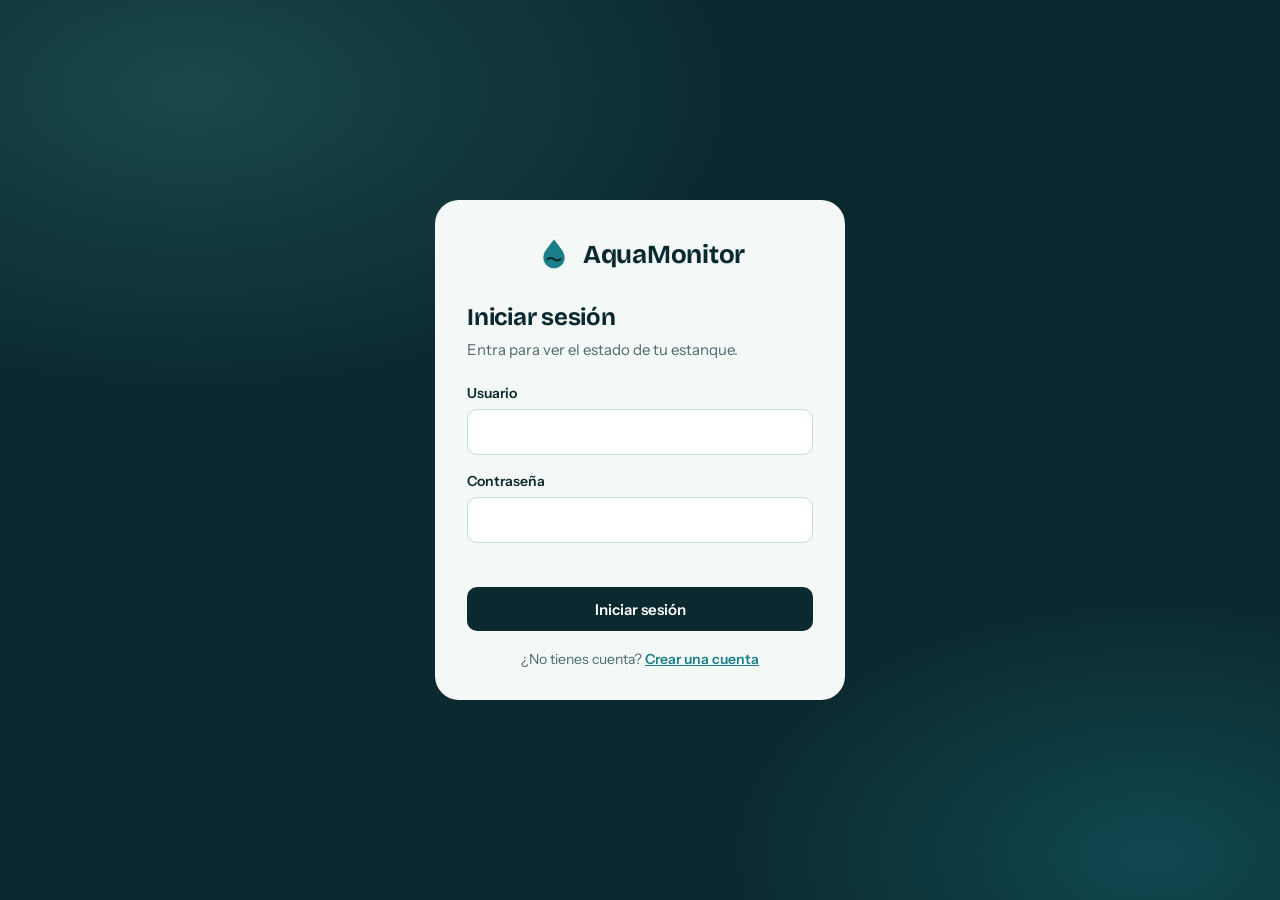
==== public/index.html @ 8c17a654 "Initial commit" ====
<!DOCTYPE html>
<html lang="es">
<head>
  <meta charset="UTF-8">
  <meta name="viewport" content="width=device-width, initial-scale=1.0, viewport-fit=cover">
  <meta name="theme-color" content="#0B2A30">
  <title>AquaMonitor</title>
  <link rel="preconnect" href="https://fonts.googleapis.com">
  <link rel="preconnect" href="https://fonts.gstatic.com" crossorigin>
  <link href="https://fonts.googleapis.com/css2?family=Bricolage+Grotesque:opsz,wght@12..96,500;12..96,700&family=Instrument+Sans:wght@400;500;600&display=swap" rel="stylesheet">
  <link rel="stylesheet" href="styles.css">
</head>
<body>

  <!-- ===================== ACCESO ===================== -->
  <div id="auth-screen" class="auth-screen">
    <div class="auth-card">
      <div class="marca marca-grande">
        <svg class="marca-icono" viewBox="0 0 32 32" aria-hidden="true">
          <path d="M16 3c4.5 6 9 10.2 9 15.2A9 9 0 0 1 7 18.2C7 13.2 11.5 9 16 3z" fill="currentColor"/>
          <path class="marca-ola" d="M10.5 19.5c1.8-1.6 3.4-1.6 5.5 0s3.7 1.6 5.5 0" fill="none" stroke-width="1.8" stroke-linecap="round"/>
        </svg>
        <span class="marca-texto">AquaMonitor</span>
      </div>

      <form id="form-login">
        <h1 class="auth-title">Iniciar sesión</h1>
        <p class="auth-subtitle">Entra para ver el estado de tu estanque.</p>

        <label class="auth-label" for="login-usuario">Usuario</label>
        <input type="text" id="login-usuario" class="auth-input" required autocomplete="username">

        <label class="auth-label" for="login-password">Contraseña</label>
        <input type="password" id="login-password" class="auth-input" required autocomplete="current-password">

        <div id="login-error" class="auth-error" role="alert"></div>
        <button type="submit" class="btn btn-primary btn-block">Iniciar sesión</button>

        <p class="auth-switch">¿No tienes cuenta? <a href="#" id="ir-a-registro">Crear una cuenta</a></p>
      </form>

      <form id="form-registro" class="hidden">
        <h1 class="auth-title">Crear cuenta</h1>
        <p class="auth-subtitle">Elige un usuario y una contraseña de al menos 4 caracteres.</p>

        <label class="auth-label" for="registro-usuario">Usuario</label>
        <input type="text" id="registro-usuario" class="auth-input" required autocomplete="username">

        <label class="auth-label" for="registro-password">Contraseña</label>
        <input type="password" id="registro-password" class="auth-input" required autocomplete="new-password">

        <label class="auth-label" for="registro-password2">Repite la contraseña</label>
        <input type="password" id="registro-password2" class="auth-input" required autocomplete="new-password">

        <div id="registro-error" class="auth-error" role="alert"></div>
        <button type="submit" class="btn btn-primary btn-block">Crear cuenta</button>

        <p class="auth-switch">¿Ya tienes cuenta? <a href="#" id="ir-a-login">Iniciar sesión</a></p>
      </form>
    </div>
  </div>

  <!-- ===================== APLICACIÓN ===================== -->
  <div id="app" class="app hidden">

    <header class="topnav">
      <div class="marca">
        <svg class="marca-icono" viewBox="0 0 32 32" aria-hidden="true">
          <path d="M16 3c4.5 6 9 10.2 9 15.2A9 9 0 0 1 7 18.2C7 13.2 11.5 9 16 3z" fill="currentColor"/>
          <path class="marca-ola" d="M10.5 19.5c1.8-1.6 3.4-1.6 5.5 0s3.7 1.6 5.5 0" fill="none" stroke-width="1.8" stroke-linecap="round"/>
        </svg>
        <span class="marca-texto">AquaMonitor</span>
      </div>

      <nav class="menu" aria-label="Secciones">
        <a href="#" class="menu-item active" data-view="dashboard">
          <svg class="ico" viewBox="0 0 24 24" aria-hidden="true"><path d="M3 12h4l2-6 4 12 2-6h6"/></svg>
          <span>Monitoreo</span>
        </a>
        <a href="#" class="menu-item" data-view="historicos">
          <svg class="ico" viewBox="0 0 24 24" aria-hidden="true"><path d="M4 19V5M4 19h16M8 15l3-4 3 2 4-6"/></svg>
          <span>Históricos</span>
        </a>
        <a href="#" class="menu-item" data-view="dispositivos">
          <svg class="ico" viewBox="0 0 24 24" aria-hidden="true"><path d="M2 9a15 15 0 0 1 20 0M5 12.5a10 10 0 0 1 14 0M8.5 16a5 5 0 0 1 7 0"/><circle cx="12" cy="19.2" r="1"/></svg>
          <span>Dispositivos</span>
        </a>
      </nav>

      <div class="user-box">
        <span class="avatar" id="user-avatar" aria-hidden="true">U</span>
        <strong id="user-nombre">Usuario</strong>
        <button id="btn-logout" class="icon-btn" type="button" aria-label="Cerrar sesión" title="Cerrar sesión">
          <svg class="ico" viewBox="0 0 24 24" aria-hidden="true"><path d="M9 4H5v16h4M16 8l4 4-4 4M20 12H9"/></svg>
        </button>
      </div>
    </header>

    <main class="main">

      <!-- ===== MONITOREO ===== -->
      <section id="view-dashboard">
        <div class="page-head">
          <div>
            <h1>Panel de monitoreo</h1>
            <p class="page-sub"><span id="dispositivo-actual-tag">Ningún dispositivo</span><span id="ultima-actualizacion" class="page-sub-hora"></span></p>
          </div>
          <div class="head-actions">
            <span id="estado-conexion" class="pill pill-off"><span class="pill-dot"></span><span id="estado-conexion-texto">Sin conexión</span></span>
            <button class="btn btn-ghost js-btn-ble" type="button">
              <svg class="ico" viewBox="0 0 24 24" aria-hidden="true"><path d="M7 7l10 10-5 4V3l5 4L7 17"/></svg>
              <span class="btn-texto">Bluetooth</span>
            </button>
          </div>
        </div>

        <div id="aviso-conexion" class="aviso hidden" role="alert"></div>

        <div id="conexion-banner" class="banner">
          <div>
            <h2>Conecta tu estanque</h2>
            <p>Enciende el ESP32 y elige cómo conectarlo. En cuanto se conecte verás aquí todas las lecturas.</p>
          </div>
          <div class="banner-acciones">
            <button id="btn-banner-wifi" class="btn btn-primary" type="button">Conectar por WiFi</button>
            <button id="btn-banner-ble" class="btn btn-ghost js-btn-ble" type="button"><span class="btn-texto">Conectar por Bluetooth</span></button>
          </div>
        </div>

        <div class="monitor">

          <!-- Nivel de agua -->
          <article class="tanque">
            <header class="tanque-head">
              <h2>Nivel de agua</h2>
              <span id="tag-nivelAgua" class="estado estado-off">Sin datos</span>
            </header>
            <div id="val-nivelAgua" class="tanque-valor">--</div>
            <p id="desc-nivelAgua" class="tanque-desc">Esperando conexión.</p>

            <div class="tanque-visor">
              <div class="tanque-escala" aria-hidden="true">
                <span style="bottom: 85%">85</span>
                <span style="bottom: 45%">45</span>
              </div>
              <div class="tanque-vidrio">
                <div id="agua-nivelAgua" class="agua vacio" style="--nivel: 0%"></div>
                <i class="tanque-linea" style="bottom: 85%"></i>
                <i class="tanque-linea" style="bottom: 45%"></i>
              </div>
            </div>
          </article>

          <!-- Temperatura, turbidez y pH -->
          <div class="instrumentos">

            <section class="instrumento">
              <header class="instrumento-head">
                <h2>
                  <svg class="ico" viewBox="0 0 24 24" aria-hidden="true"><path d="M14 14.8V5a2 2 0 0 0-4 0v9.8a4 4 0 1 0 4 0z"/></svg>
                  Temperatura
                </h2>
                <span id="tag-temperatura" class="estado estado-off">Sin datos</span>
              </header>
              <div id="val-temperatura" class="valor">--</div>
              <div class="escala escala-temp">
                <span id="ptr-temperatura" class="marcador" style="visibility: hidden"></span>
              </div>
              <div class="escala-rotulos" aria-hidden="true">
                <span style="left: 40%">16</span><span style="left: 65%">26</span>
              </div>
              <p id="desc-temperatura" class="instrumento-desc">Esperando conexión.</p>
            </section>

            <section class="instrumento">
              <header class="instrumento-head">
                <h2>
                  <svg class="ico" viewBox="0 0 24 24" aria-hidden="true"><path d="M2 12s4-7 10-7 10 7 10 7-4 7-10 7-10-7-10-7z"/><circle cx="12" cy="12" r="3"/></svg>
                  Turbidez
                </h2>
                <span id="tag-turbidez" class="estado estado-off">Sin datos</span>
              </header>
              <div id="val-turbidez" class="valor">--</div>
              <div class="escala escala-turb">
                <span id="ptr-turbidez" class="marcador" style="visibility: hidden"></span>
              </div>
              <div class="escala-rotulos" aria-hidden="true">
                <span style="left: 30%">30</span>
              </div>
              <p id="desc-turbidez" class="instrumento-desc">Esperando conexión.</p>
            </section>

            <section class="instrumento">
              <header class="instrumento-head">
                <h2>
                  <svg class="ico" viewBox="0 0 24 24" aria-hidden="true"><path d="M9 3h6M10 3v6l-5 9a2 2 0 0 0 2 3h10a2 2 0 0 0 2-3l-5-9V3"/></svg>
                  pH
                </h2>
                <span id="tag-ph" class="estado estado-off">Sin datos</span>
              </header>
              <div id="val-ph" class="valor">--</div>
              <div class="escala escala-ph">
                <span id="ptr-ph" class="marcador" style="visibility: hidden"></span>
              </div>
              <div class="escala-rotulos" aria-hidden="true">
                <span style="left: 46.4%">6.5</span><span style="left: 57.1%">8</span>
              </div>
              <p id="desc-ph" class="instrumento-desc">Esperando conexión.</p>
            </section>

          </div>
        </div>
      </section>

      <!-- ===== HISTÓRICOS ===== -->
      <section id="view-historicos" class="hidden">
        <div class="page-head">
          <div>
            <h1 id="titulo-historicos">Registros históricos</h1>
            <p class="page-sub">Últimas lecturas recibidas por WiFi del dispositivo que ves en el panel.</p>
          </div>
        </div>

        <div class="tabs" role="group" aria-label="Filtrar por sensor">
          <button class="tab active" type="button" data-sensor="Todos">Todos</button>
          <button class="tab" type="button" data-sensor="Temperatura">Temperatura</button>
          <button class="tab" type="button" data-sensor="Nivel de Agua">Nivel de agua</button>
          <button class="tab" type="button" data-sensor="Turbidez">Turbidez</button>
          <button class="tab" type="button" data-sensor="pH">pH</button>
        </div>

        <div class="tabla-wrap">
          <table class="tabla">
            <thead>
              <tr><th>Fecha</th><th>Sensor</th><th>Valor</th><th>Estado</th></tr>
            </thead>
            <tbody id="tabla-historicos-body"></tbody>
          </table>
        </div>
      </section>

      <!-- ===== DISPOSITIVOS ===== -->
      <section id="view-dispositivos" class="hidden">
        <div class="page-head">
          <div>
            <h1>Dispositivos</h1>
            <p class="page-sub">Estaciones conectadas por WiFi. Toca una para verla en el panel.</p>
          </div>
          <div class="head-actions">
            <button id="btn-escanear-dispositivo" class="btn btn-primary" type="button">Vincular por WiFi</button>
            <button class="btn btn-ghost js-btn-ble" type="button">
              <svg class="ico" viewBox="0 0 24 24" aria-hidden="true"><path d="M7 7l10 10-5 4V3l5 4L7 17"/></svg>
              <span class="btn-texto">Bluetooth</span>
            </button>
          </div>
        </div>

        <div id="dispositivos-grid" class="dispositivos-grid"></div>
      </section>

    </main>
  </div>

  <!-- ===================== VENTANA: BUSCAR DISPOSITIVOS WIFI ===================== -->
  <div id="modal-scanner" class="modal hidden" role="dialog" aria-modal="true" aria-labelledby="scanner-titulo">
    <div class="modal-content">
      <div class="modal-header">
        <h2 id="scanner-titulo">Dispositivos en tu red WiFi</h2>
        <button id="btn-cerrar-modal" class="icon-btn" type="button" aria-label="Cerrar">
          <svg class="ico" viewBox="0 0 24 24" aria-hidden="true"><path d="M6 6l12 12M18 6L6 18"/></svg>
        </button>
      </div>
      <div class="scanner-loader" aria-hidden="true"></div>
      <div id="lista-dispositivos-encontrados"></div>
    </div>
  </div>

  <!-- ===================== VENTANA: INFORMACIÓN ===================== -->
  <div id="modal-info" class="modal hidden" role="dialog" aria-modal="true" aria-labelledby="info-titulo">
    <div class="modal-content">
      <div class="modal-header">
        <h2 id="info-titulo">Información</h2>
        <button id="btn-cerrar-info" class="icon-btn" type="button" aria-label="Cerrar">
          <svg class="ico" viewBox="0 0 24 24" aria-hidden="true"><path d="M6 6l12 12M18 6L6 18"/></svg>
        </button>
      </div>
      <div id="info-cuerpo" class="info-cuerpo"></div>
    </div>
  </div>

  <script src="script.js"></script>
</body>
</html>
---- public/styles.css ----
/* =====================================================
   AQUAMONITOR — diseño "estanque"
   Paleta: verde estanque (tinta), laguna y agua (acentos fríos),
   niebla (fondos) y naranja koi (valores fuera de rango).
===================================================== */

:root {
  --pond-900: #0B2A30;
  --pond-800: #103A42;
  --pond-700: #17505A;
  --lagoon: #1B7F8A;
  --water: #58CFC6;

  --mist-100: #F4F8F7;
  --mist-200: #E6EEEC;
  --mist-300: #CBD9D6;

  --ink: #0B2A30;
  --ink-soft: #4B6A6E;

  --reed: #1F8F63;
  --reed-soft: #CDEBDD;
  --reed-bg: #D8F0E4;
  --reed-ink: #14684A;

  --koi: #D9482B;
  --koi-soft: #F6D2C7;
  --koi-bg: #FADFD6;
  --koi-ink: #A5301A;

  --ble: #2B6FC4;
  --ble-bg: #D9E8F9;
  --ble-ink: #1F4E85;

  --warn-bg: #FCEBC9;
  --warn-ink: #7A4B00;
  --warn: #E09A1A;

  --gray-bg: #DFE8E6;
  --gray-ink: #435A5E;

  --font-display: "Bricolage Grotesque", "Segoe UI Variable Display", "Segoe UI", system-ui, sans-serif;
  --font-body: "Instrument Sans", "Segoe UI Variable Text", "Segoe UI", system-ui, -apple-system, sans-serif;
}

* {
  margin: 0;
  padding: 0;
  box-sizing: border-box;
}

html {
  -webkit-text-size-adjust: 100%;
}

body {
  background: var(--mist-200);
  color: var(--ink);
  font-family: var(--font-body);
  font-size: 16px;
  line-height: 1.45;
  min-height: 100vh;
  font-variant-numeric: tabular-nums;
}

.hidden {
  display: none !important;
}

:focus-visible {
  outline: 3px solid var(--lagoon);
  outline-offset: 2px;
}

.topnav :focus-visible,
.tanque :focus-visible,
.auth-screen :focus-visible {
  outline-color: var(--water);
}

.ico {
  width: 20px;
  height: 20px;
  flex-shrink: 0;
  fill: none;
  stroke: currentColor;
  stroke-width: 1.8;
  stroke-linecap: round;
  stroke-linejoin: round;
}

/* =====================================================
   MARCA
===================================================== */
.marca {
  display: inline-flex;
  align-items: center;
  gap: 10px;
  color: var(--water);
}

.marca-icono {
  width: 30px;
  height: 30px;
}

.marca-ola {
  stroke: var(--pond-900);
}

.marca-texto {
  font-family: var(--font-display);
  font-size: 21px;
  font-weight: 700;
  letter-spacing: -0.01em;
  color: #fff;
}

/* =====================================================
   BOTONES, ETIQUETAS DE ESTADO Y AVISOS
===================================================== */
.btn {
  display: inline-flex;
  align-items: center;
  justify-content: center;
  gap: 8px;
  height: 44px;
  padding: 0 18px;
  border: 1.5px solid transparent;
  border-radius: 10px;
  font-family: var(--font-body);
  font-size: 15px;
  font-weight: 600;
  cursor: pointer;
  transition: background-color 0.15s ease, border-color 0.15s ease, color 0.15s ease;
}

.btn:disabled {
  opacity: 0.55;
  cursor: progress;
}

.btn-primary {
  background: var(--pond-900);
  color: #fff;
}

.btn-primary:hover:not(:disabled) {
  background: var(--pond-700);
}

.btn-ghost {
  background: transparent;
  border-color: var(--mist-300);
  color: var(--ink);
}

.btn-ghost:hover:not(:disabled) {
  background: var(--mist-100);
  border-color: var(--lagoon);
}

.btn-ghost.activo {
  background: var(--ble-bg);
  border-color: var(--ble);
  color: var(--ble-ink);
}

.btn-danger {
  background: transparent;
  border-color: var(--koi-soft);
  color: var(--koi-ink);
}

.btn-danger:hover {
  background: var(--koi-bg);
  border-color: var(--koi);
}

.btn-small {
  height: 36px;
  padding: 0 14px;
  font-size: 14px;
}

.btn-block {
  width: 100%;
}

.icon-btn {
  display: inline-flex;
  align-items: center;
  justify-content: center;
  width: 40px;
  height: 40px;
  border: none;
  border-radius: 10px;
  background: transparent;
  color: inherit;
  cursor: pointer;
  transition: background-color 0.15s ease;
}

.icon-btn:hover {
  background: rgba(127, 160, 164, 0.2);
}

.pill {
  display: inline-flex;
  align-items: center;
  gap: 9px;
  padding: 9px 16px;
  border-radius: 999px;
  font-size: 14px;
  font-weight: 600;
}

.pill-dot {
  width: 9px;
  height: 9px;
  border-radius: 50%;
  background: currentColor;
}

.pill-ok { background: var(--reed-bg); color: var(--reed-ink); }
.pill-ok .pill-dot { background: var(--reed); }
.pill-ble { background: var(--ble-bg); color: var(--ble-ink); }
.pill-ble .pill-dot { background: var(--ble); }
.pill-warn { background: var(--warn-bg); color: var(--warn-ink); }
.pill-warn .pill-dot { background: var(--warn); }
.pill-off { background: var(--gray-bg); color: var(--gray-ink); }
.pill-off .pill-dot { background: #8CA3A6; }

.estado {
  display: inline-block;
  padding: 5px 12px;
  border-radius: 999px;
  font-size: 13px;
  font-weight: 600;
  white-space: nowrap;
  transition: background-color 0.3s ease, color 0.3s ease;
}

.estado-ok { background: var(--reed-bg); color: var(--reed-ink); }
.estado-alerta { background: var(--koi-bg); color: var(--koi-ink); }
.estado-off { background: var(--gray-bg); color: var(--gray-ink); }

.aviso {
  margin-bottom: 18px;
  padding: 12px 16px;
  border-radius: 10px;
  border: 1.5px solid var(--koi-soft);
  background: var(--koi-bg);
  color: var(--koi-ink);
  font-size: 15px;
  font-weight: 500;
}

/* =====================================================
   ACCESO
===================================================== */
.auth-screen {
  min-height: 100vh;
  display: flex;
  align-items: center;
  justify-content: center;
  padding: 24px;
  background:
    radial-gradient(900px 500px at 15% 10%, rgba(88, 207, 198, 0.18), transparent 60%),
    radial-gradient(700px 420px at 90% 95%, rgba(27, 127, 138, 0.35), transparent 60%),
    var(--pond-900);
}

.auth-card {
  width: 100%;
  max-width: 410px;
  padding: 36px 32px 30px;
  border-radius: 24px;
  background: var(--mist-100);
}

.marca-grande {
  display: flex;
  justify-content: center;
  margin-bottom: 26px;
  color: var(--lagoon);
}

.marca-grande .marca-icono {
  width: 38px;
  height: 38px;
}

.marca-grande .marca-texto {
  font-size: 26px;
  color: var(--ink);
}

.auth-title {
  font-family: var(--font-display);
  font-size: 24px;
  font-weight: 700;
  letter-spacing: -0.01em;
  margin-bottom: 4px;
}

.auth-subtitle {
  color: var(--ink-soft);
  font-size: 15px;
  margin-bottom: 22px;
}

.auth-label {
  display: block;
  margin-bottom: 6px;
  font-size: 14px;
  font-weight: 600;
}

.auth-input {
  width: 100%;
  height: 46px;
  padding: 0 14px;
  margin-bottom: 16px;
  border: 1.5px solid var(--mist-300);
  border-radius: 10px;
  background: #fff;
  color: var(--ink);
  font-family: var(--font-body);
  font-size: 16px;
}

.auth-input:focus {
  outline: none;
  border-color: var(--lagoon);
  box-shadow: 0 0 0 3px rgba(27, 127, 138, 0.2);
}

.auth-error {
  min-height: 20px;
  margin-bottom: 8px;
  color: var(--koi-ink);
  font-size: 14px;
  font-weight: 500;
}

.auth-switch {
  margin-top: 18px;
  text-align: center;
  color: var(--ink-soft);
  font-size: 14px;
}

.auth-switch a {
  color: var(--lagoon);
  font-weight: 600;
}

/* =====================================================
   BARRA SUPERIOR Y MENÚ
===================================================== */
.topnav {
  position: sticky;
  top: 0;
  z-index: 50;
  display: flex;
  align-items: center;
  gap: 28px;
  height: 68px;
  padding: 0 28px;
  background: var(--pond-900);
  color: #fff;
}

.menu {
  display: flex;
  align-items: center;
  gap: 6px;
}

.menu-item {
  display: inline-flex;
  align-items: center;
  gap: 9px;
  padding: 10px 15px;
  border-radius: 10px;
  color: rgba(255, 255, 255, 0.72);
  font-size: 15px;
  font-weight: 500;
  text-decoration: none;
  transition: background-color 0.15s ease, color 0.15s ease;
}

.menu-item:hover {
  background: rgba(255, 255, 255, 0.09);
  color: #fff;
}

.menu-item.active {
  background: rgba(88, 207, 198, 0.17);
  color: var(--water);
}

.user-box {
  display: flex;
  align-items: center;
  gap: 10px;
  margin-left: auto;
}

.user-box strong {
  max-width: 160px;
  overflow: hidden;
  text-overflow: ellipsis;
  white-space: nowrap;
  font-size: 15px;
  font-weight: 600;
}

.avatar {
  display: inline-flex;
  align-items: center;
  justify-content: center;
  width: 36px;
  height: 36px;
  border-radius: 50%;
  background: var(--water);
  color: var(--pond-900);
  font-family: var(--font-display);
  font-size: 16px;
  font-weight: 700;
}

/* =====================================================
   CONTENIDO
===================================================== */
.main {
  max-width: 1180px;
  margin: 0 auto;
  padding: 32px 28px 56px;
}

.page-head {
  display: flex;
  flex-wrap: wrap;
  align-items: flex-end;
  justify-content: space-between;
  gap: 16px;
  margin-bottom: 24px;
}

.page-head h1 {
  font-family: var(--font-display);
  font-size: 32px;
  font-weight: 700;
  letter-spacing: -0.015em;
  line-height: 1.1;
}

.page-sub {
  margin-top: 6px;
  color: var(--ink-soft);
  font-size: 15px;
}

.page-sub-hora {
  margin-left: 12px;
  color: var(--ink-soft);
  opacity: 0.8;
}

.head-actions {
  display: flex;
  flex-wrap: wrap;
  align-items: center;
  gap: 10px;
}

.banner {
  display: flex;
  flex-wrap: wrap;
  align-items: center;
  justify-content: space-between;
  gap: 18px;
  margin-bottom: 24px;
  padding: 22px 26px;
  border-radius: 14px;
  border-left: 5px solid var(--lagoon);
  background: var(--mist-100);
}

.banner h2 {
  font-family: var(--font-display);
  font-size: 20px;
  margin-bottom: 4px;
}

.banner p {
  max-width: 520px;
  color: var(--ink-soft);
  font-size: 15px;
}

.banner-acciones {
  display: flex;
  flex-wrap: wrap;
  gap: 10px;
}

/* =====================================================
   MONITOREO: TANQUE + INSTRUMENTOS
===================================================== */
.monitor {
  display: grid;
  grid-template-columns: minmax(300px, 380px) 1fr;
  gap: 24px;
  align-items: stretch;
}

.tanque {
  display: flex;
  flex-direction: column;
  min-height: 520px;
  padding: 26px 26px 26px;
  border-radius: 28px;
  background: linear-gradient(170deg, var(--pond-800) 0%, var(--pond-900) 70%);
  color: #fff;
}

.tanque-head {
  display: flex;
  align-items: center;
  justify-content: space-between;
  gap: 12px;
}

.tanque-head h2 {
  font-size: 16px;
  font-weight: 600;
  color: rgba(255, 255, 255, 0.82);
}

.tanque .estado-ok { background: rgba(88, 207, 198, 0.2); color: #A5EFE7; }
.tanque .estado-alerta { background: rgba(255, 140, 110, 0.22); color: #FFB9A6; }
.tanque .estado-off { background: rgba(255, 255, 255, 0.12); color: #BCD0D2; }

.tanque-valor {
  margin-top: 14px;
  font-family: var(--font-display);
  font-size: 78px;
  font-weight: 700;
  line-height: 1;
  letter-spacing: -0.03em;
}

.tanque-valor small {
  margin-left: 4px;
  font-size: 30px;
  font-weight: 500;
  color: rgba(255, 255, 255, 0.65);
  letter-spacing: 0;
}

.tanque-desc {
  margin-top: 8px;
  min-height: 22px;
  color: rgba(255, 255, 255, 0.72);
  font-size: 15px;
}

.tanque-visor {
  flex: 1;
  display: grid;
  grid-template-columns: 30px 1fr;
  gap: 6px;
  min-height: 240px;
  margin-top: 22px;
}

.tanque-escala {
  position: relative;
}

.tanque-escala span {
  position: absolute;
  right: 4px;
  transform: translateY(50%);
  color: rgba(255, 255, 255, 0.62);
  font-size: 12px;
}

.tanque-vidrio {
  position: relative;
  overflow: hidden;
  border-radius: 18px;
  background: rgba(255, 255, 255, 0.05);
  box-shadow: inset 0 0 0 2px rgba(255, 255, 255, 0.2);
}

.agua {
  position: absolute;
  left: 0;
  right: 0;
  bottom: 0;
  height: var(--nivel, 0%);
  background: linear-gradient(180deg, #58CFC6 0%, #1B7F8A 100%);
  transition: height 0.9s cubic-bezier(0.3, 0.7, 0.2, 1);
}

.agua::before {
  content: "";
  position: absolute;
  left: 0;
  right: 0;
  top: -11px;
  height: 12px;
  background: url("data:image/svg+xml,%3Csvg xmlns='http://www.w3.org/2000/svg' viewBox='0 0 60 12'%3E%3Cpath d='M0 6Q15 0 30 6T60 6V12H0Z' fill='%2358CFC6'/%3E%3C/svg%3E") repeat-x;
  background-size: 60px 12px;
  animation: ola 6s linear infinite;
}

.agua.vacio::before {
  display: none;
}

.tanque-linea {
  position: absolute;
  left: 0;
  right: 0;
  height: 0;
  border-top: 1px dashed rgba(255, 255, 255, 0.45);
  pointer-events: none;
}

@keyframes ola {
  to { background-position-x: -60px; }
}

.instrumentos {
  display: flex;
  flex-direction: column;
  border: 1px solid var(--mist-300);
  border-radius: 18px;
  background: var(--mist-100);
}

.instrumento {
  flex: 1;
  padding: 24px 28px 22px;
}

.instrumento + .instrumento {
  border-top: 1px solid var(--mist-300);
}

.instrumento-head {
  display: flex;
  align-items: center;
  justify-content: space-between;
  gap: 12px;
}

.instrumento-head h2 {
  display: inline-flex;
  align-items: center;
  gap: 9px;
  color: var(--ink-soft);
  font-size: 16px;
  font-weight: 600;
}

.valor {
  margin-top: 6px;
  font-family: var(--font-display);
  font-size: 46px;
  font-weight: 700;
  line-height: 1.1;
  letter-spacing: -0.02em;
}

.valor small {
  margin-left: 4px;
  font-size: 18px;
  font-weight: 500;
  color: var(--ink-soft);
  letter-spacing: 0;
}

.escala {
  position: relative;
  height: 10px;
  margin-top: 18px;
  border-radius: 999px;
}

.escala-temp {
  background: linear-gradient(90deg, var(--koi-soft) 0 40%, var(--reed-soft) 40% 65%, var(--koi-soft) 65% 100%);
}

.escala-turb {
  background: linear-gradient(90deg, var(--reed-soft) 0 30%, var(--koi-soft) 30% 100%);
}

.escala-ph {
  background: linear-gradient(90deg, var(--koi-soft) 0 46.4%, var(--reed-soft) 46.4% 57.1%, var(--koi-soft) 57.1% 100%);
}

.marcador {
  position: absolute;
  top: -5px;
  left: var(--pos, 50%);
  width: 7px;
  height: 20px;
  border-radius: 4px;
  background: var(--ink);
  box-shadow: 0 0 0 2px var(--mist-100);
  transform: translateX(-50%);
  transition: left 0.5s ease;
}

.escala-rotulos {
  position: relative;
  height: 20px;
  margin-top: 7px;
}

.escala-rotulos span {
  position: absolute;
  transform: translateX(-50%);
  color: var(--ink-soft);
  font-size: 12px;
}

.escala-rotulos span::before {
  content: "";
  position: absolute;
  left: 50%;
  top: -5px;
  width: 1px;
  height: 4px;
  background: var(--ink-soft);
  opacity: 0.6;
}

.instrumento-desc {
  margin-top: 4px;
  color: var(--ink-soft);
  font-size: 15px;
}

/* =====================================================
   HISTÓRICOS
===================================================== */
.tabs {
  display: flex;
  gap: 8px;
  margin-bottom: 18px;
  padding-bottom: 4px;
  overflow-x: auto;
}

.tab {
  flex-shrink: 0;
  padding: 9px 18px;
  border: 1.5px solid var(--mist-300);
  border-radius: 999px;
  background: transparent;
  color: var(--ink);
  font-family: var(--font-body);
  font-size: 14px;
  font-weight: 600;
  cursor: pointer;
  transition: background-color 0.15s ease, color 0.15s ease, border-color 0.15s ease;
}

.tab:hover {
  border-color: var(--lagoon);
}

.tab.active {
  background: var(--pond-900);
  border-color: var(--pond-900);
  color: #fff;
}

.tabla-wrap {
  overflow-x: auto;
  border: 1px solid var(--mist-300);
  border-radius: 14px;
  background: var(--mist-100);
}

.tabla {
  width: 100%;
  min-width: 480px;
  border-collapse: collapse;
}

.tabla th,
.tabla td {
  padding: 13px 18px;
  text-align: left;
  font-size: 15px;
  white-space: nowrap;
}

.tabla thead th {
  background: var(--mist-200);
  color: var(--ink-soft);
  font-size: 13px;
  font-weight: 600;
}

.tabla tbody tr + tr td,
.tabla tbody tr:first-child td {
  border-top: 1px solid var(--mist-200);
}

.tabla tbody tr:hover {
  background: #fff;
}

.tabla-vacia {
  padding: 28px 18px !important;
  text-align: center !important;
  color: var(--ink-soft);
  white-space: normal !important;
}

/* =====================================================
   DISPOSITIVOS
===================================================== */
.dispositivos-grid {
  display: grid;
  grid-template-columns: repeat(auto-fill, minmax(340px, 1fr));
  gap: 16px;
}

.dispositivos-vacio {
  grid-column: 1 / -1;
  padding: 36px 20px;
  border: 1.5px dashed var(--mist-300);
  border-radius: 14px;
  text-align: center;
  color: var(--ink-soft);
}

.dispositivo-card {
  padding: 20px;
  border: 1.5px solid var(--mist-300);
  border-radius: 14px;
  background: var(--mist-100);
  cursor: pointer;
  transition: border-color 0.15s ease, box-shadow 0.15s ease;
}

.dispositivo-card:hover {
  border-color: var(--lagoon);
}

.dispositivo-card.activo {
  border-color: var(--lagoon);
  box-shadow: 0 0 0 3px rgba(27, 127, 138, 0.16);
}

.dispositivo-top {
  display: flex;
  align-items: center;
  gap: 12px;
  margin-bottom: 14px;
}

.senal {
  width: 24px;
  height: 20px;
  flex-shrink: 0;
  color: var(--lagoon);
}

.senal rect {
  fill: currentColor;
}

.senal rect.apagada {
  opacity: 0.22;
}

.dispositivo-nombre {
  flex: 1;
  min-width: 0;
  overflow-wrap: anywhere;
  font-family: var(--font-display);
  font-size: 19px;
  font-weight: 700;
}

.dispositivo-datos {
  display: grid;
  grid-template-columns: auto 1fr;
  gap: 6px 14px;
  font-size: 14px;
}

.dispositivo-datos dt {
  color: var(--ink-soft);
}

.dispositivo-datos dd {
  min-width: 0;
  overflow-wrap: anywhere;
}

.dispositivo-pie {
  display: flex;
  align-items: center;
  justify-content: space-between;
  gap: 10px;
  margin-top: 16px;
}

.dispositivo-en-panel {
  color: var(--lagoon);
  font-size: 13px;
  font-weight: 600;
}

/* =====================================================
   VENTANAS (MODALES)
===================================================== */
.modal {
  position: fixed;
  inset: 0;
  z-index: 200;
  display: flex;
  align-items: center;
  justify-content: center;
  padding: 16px;
  background: rgba(11, 42, 48, 0.62);
}

.modal-content {
  width: 100%;
  max-width: 460px;
  max-height: 90vh;
  overflow-y: auto;
  padding: 22px 24px 24px;
  border-radius: 20px;
  background: var(--mist-100);
  animation: abrir 0.18s ease;
}

@keyframes abrir {
  from { opacity: 0; transform: translateY(8px) scale(0.98); }
  to { opacity: 1; transform: none; }
}

.modal-header {
  display: flex;
  align-items: center;
  justify-content: space-between;
  gap: 12px;
  margin-bottom: 8px;
}

.modal-header h2 {
  font-family: var(--font-display);
  font-size: 21px;
  letter-spacing: -0.01em;
}

.scanner-loader {
  width: 26px;
  height: 26px;
  margin: 14px auto;
  border: 3px solid var(--mist-300);
  border-top-color: var(--lagoon);
  border-radius: 50%;
  animation: giro 1s linear infinite;
}

@keyframes giro {
  to { transform: rotate(360deg); }
}

.scanner-item {
  display: flex;
  align-items: center;
  justify-content: space-between;
  gap: 12px;
  padding: 14px 0;
  border-top: 1px solid var(--mist-300);
}

.scanner-item strong {
  display: block;
  font-size: 15px;
}

.scanner-item small {
  color: var(--ink-soft);
  font-size: 13px;
}

.scanner-acciones {
  display: flex;
  align-items: center;
  gap: 8px;
}

.scanner-acciones .auth-input {
  width: 120px;
  height: 38px;
  margin-bottom: 0;
  font-size: 14px;
}

.scanner-vacio {
  padding: 10px 4px 4px;
  text-align: center;
  color: var(--ink-soft);
  font-size: 15px;
}

.info-cuerpo p {
  margin-top: 12px;
  font-size: 15px;
  line-height: 1.55;
}

.info-cuerpo .codigo {
  display: block;
  margin-top: 10px;
  padding: 10px 12px;
  border-radius: 8px;
  background: var(--mist-200);
  font-family: ui-monospace, "Cascadia Mono", Consolas, monospace;
  font-size: 13px;
  word-break: break-all;
}

/* =====================================================
   CELULAR Y PANTALLAS PEQUEÑAS
===================================================== */
@media (max-width: 940px) {
  .monitor {
    grid-template-columns: 1fr;
  }

  .tanque {
    min-height: 0;
  }

  .tanque-visor {
    min-height: 220px;
  }
}

@media (max-width: 760px) {
  .topnav {
    height: 60px;
    padding: 0 16px;
  }

  .user-box strong {
    display: none;
  }

  /* El menú pasa a barra inferior, más cómoda con el pulgar */
  .menu {
    position: fixed;
    left: 0;
    right: 0;
    bottom: 0;
    z-index: 60;
    display: grid;
    grid-template-columns: repeat(3, 1fr);
    gap: 4px;
    padding: 8px 10px calc(8px + env(safe-area-inset-bottom));
    background: var(--pond-900);
    border-top: 1px solid rgba(255, 255, 255, 0.1);
  }

  .menu-item {
    flex-direction: column;
    gap: 3px;
    padding: 8px 4px;
    font-size: 12px;
  }

  .main {
    padding: 22px 16px calc(100px + env(safe-area-inset-bottom));
  }

  .page-head h1 {
    font-size: 26px;
  }

  .tanque {
    padding: 22px 20px;
    border-radius: 24px;
  }

  .tanque-valor {
    font-size: 66px;
  }

  .instrumento {
    padding: 20px 20px 18px;
  }

  .valor {
    font-size: 40px;
  }

  .banner {
    padding: 20px;
  }

  .banner-acciones,
  .banner-acciones .btn {
    width: 100%;
  }

  .scanner-item {
    flex-direction: column;
    align-items: stretch;
  }

  .scanner-acciones .auth-input {
    flex: 1;
    width: auto;
  }
}

@media (prefers-reduced-motion: reduce) {
  .agua::before,
  .scanner-loader {
    animation: none;
  }

  .agua,
  .marcador,
  .modal-content {
    transition: none;
    animation: none;
  }
}
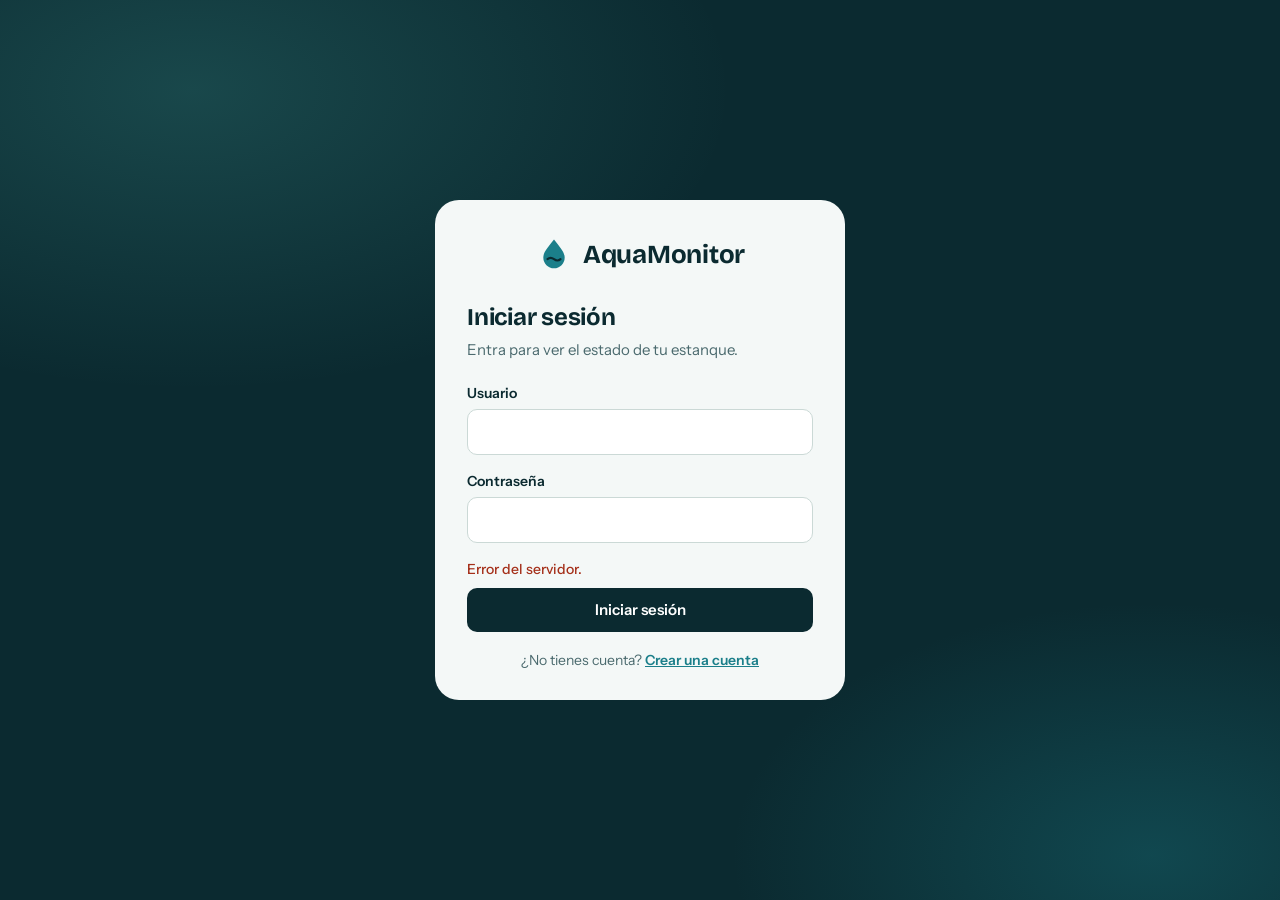
==== commit 79deaec0: "Import AquaMonitor Preview source" ====
--- a/public/index.html
+++ b/public/index.html
@@ -1,293 +1,269 @@
-<!DOCTYPE html>
-<html lang="es">
-<head>
-  <meta charset="UTF-8">
-  <meta name="viewport" content="width=device-width, initial-scale=1.0, viewport-fit=cover">
-  <meta name="theme-color" content="#0B2A30">
-  <title>AquaMonitor</title>
-  <link rel="preconnect" href="https://fonts.googleapis.com">
-  <link rel="preconnect" href="https://fonts.gstatic.com" crossorigin>
-  <link href="https://fonts.googleapis.com/css2?family=Bricolage+Grotesque:opsz,wght@12..96,500;12..96,700&family=Instrument+Sans:wght@400;500;600&display=swap" rel="stylesheet">
-  <link rel="stylesheet" href="styles.css">
-</head>
-<body>
-
-  <!-- ===================== ACCESO ===================== -->
-  <div id="auth-screen" class="auth-screen">
-    <div class="auth-card">
-      <div class="marca marca-grande">
-        <svg class="marca-icono" viewBox="0 0 32 32" aria-hidden="true">
-          <path d="M16 3c4.5 6 9 10.2 9 15.2A9 9 0 0 1 7 18.2C7 13.2 11.5 9 16 3z" fill="currentColor"/>
-          <path class="marca-ola" d="M10.5 19.5c1.8-1.6 3.4-1.6 5.5 0s3.7 1.6 5.5 0" fill="none" stroke-width="1.8" stroke-linecap="round"/>
-        </svg>
-        <span class="marca-texto">AquaMonitor</span>
-      </div>
-
-      <form id="form-login">
-        <h1 class="auth-title">Iniciar sesión</h1>
-        <p class="auth-subtitle">Entra para ver el estado de tu estanque.</p>
-
-        <label class="auth-label" for="login-usuario">Usuario</label>
-        <input type="text" id="login-usuario" class="auth-input" required autocomplete="username">
-
-        <label class="auth-label" for="login-password">Contraseña</label>
-        <input type="password" id="login-password" class="auth-input" required autocomplete="current-password">
-
-        <div id="login-error" class="auth-error" role="alert"></div>
-        <button type="submit" class="btn btn-primary btn-block">Iniciar sesión</button>
-
-        <p class="auth-switch">¿No tienes cuenta? <a href="#" id="ir-a-registro">Crear una cuenta</a></p>
-      </form>
-
-      <form id="form-registro" class="hidden">
-        <h1 class="auth-title">Crear cuenta</h1>
-        <p class="auth-subtitle">Elige un usuario y una contraseña de al menos 4 caracteres.</p>
-
-        <label class="auth-label" for="registro-usuario">Usuario</label>
-        <input type="text" id="registro-usuario" class="auth-input" required autocomplete="username">
-
-        <label class="auth-label" for="registro-password">Contraseña</label>
-        <input type="password" id="registro-password" class="auth-input" required autocomplete="new-password">
-
-        <label class="auth-label" for="registro-password2">Repite la contraseña</label>
-        <input type="password" id="registro-password2" class="auth-input" required autocomplete="new-password">
-
-        <div id="registro-error" class="auth-error" role="alert"></div>
-        <button type="submit" class="btn btn-primary btn-block">Crear cuenta</button>
-
-        <p class="auth-switch">¿Ya tienes cuenta? <a href="#" id="ir-a-login">Iniciar sesión</a></p>
-      </form>
-    </div>
-  </div>
-
-  <!-- ===================== APLICACIÓN ===================== -->
-  <div id="app" class="app hidden">
-
-    <header class="topnav">
-      <div class="marca">
-        <svg class="marca-icono" viewBox="0 0 32 32" aria-hidden="true">
-          <path d="M16 3c4.5 6 9 10.2 9 15.2A9 9 0 0 1 7 18.2C7 13.2 11.5 9 16 3z" fill="currentColor"/>
-          <path class="marca-ola" d="M10.5 19.5c1.8-1.6 3.4-1.6 5.5 0s3.7 1.6 5.5 0" fill="none" stroke-width="1.8" stroke-linecap="round"/>
-        </svg>
-        <span class="marca-texto">AquaMonitor</span>
-      </div>
-
-      <nav class="menu" aria-label="Secciones">
-        <a href="#" class="menu-item active" data-view="dashboard">
-          <svg class="ico" viewBox="0 0 24 24" aria-hidden="true"><path d="M3 12h4l2-6 4 12 2-6h6"/></svg>
-          <span>Monitoreo</span>
-        </a>
-        <a href="#" class="menu-item" data-view="historicos">
-          <svg class="ico" viewBox="0 0 24 24" aria-hidden="true"><path d="M4 19V5M4 19h16M8 15l3-4 3 2 4-6"/></svg>
-          <span>Históricos</span>
-        </a>
-        <a href="#" class="menu-item" data-view="dispositivos">
-          <svg class="ico" viewBox="0 0 24 24" aria-hidden="true"><path d="M2 9a15 15 0 0 1 20 0M5 12.5a10 10 0 0 1 14 0M8.5 16a5 5 0 0 1 7 0"/><circle cx="12" cy="19.2" r="1"/></svg>
-          <span>Dispositivos</span>
-        </a>
-      </nav>
-
-      <div class="user-box">
-        <span class="avatar" id="user-avatar" aria-hidden="true">U</span>
-        <strong id="user-nombre">Usuario</strong>
-        <button id="btn-logout" class="icon-btn" type="button" aria-label="Cerrar sesión" title="Cerrar sesión">
-          <svg class="ico" viewBox="0 0 24 24" aria-hidden="true"><path d="M9 4H5v16h4M16 8l4 4-4 4M20 12H9"/></svg>
-        </button>
-      </div>
-    </header>
-
-    <main class="main">
-
-      <!-- ===== MONITOREO ===== -->
-      <section id="view-dashboard">
-        <div class="page-head">
-          <div>
-            <h1>Panel de monitoreo</h1>
-            <p class="page-sub"><span id="dispositivo-actual-tag">Ningún dispositivo</span><span id="ultima-actualizacion" class="page-sub-hora"></span></p>
-          </div>
-          <div class="head-actions">
-            <span id="estado-conexion" class="pill pill-off"><span class="pill-dot"></span><span id="estado-conexion-texto">Sin conexión</span></span>
-            <button class="btn btn-ghost js-btn-ble" type="button">
-              <svg class="ico" viewBox="0 0 24 24" aria-hidden="true"><path d="M7 7l10 10-5 4V3l5 4L7 17"/></svg>
-              <span class="btn-texto">Bluetooth</span>
-            </button>
-          </div>
-        </div>
-
-        <div id="aviso-conexion" class="aviso hidden" role="alert"></div>
-
-        <div id="conexion-banner" class="banner">
-          <div>
-            <h2>Conecta tu estanque</h2>
-            <p>Enciende el ESP32 y elige cómo conectarlo. En cuanto se conecte verás aquí todas las lecturas.</p>
-          </div>
-          <div class="banner-acciones">
-            <button id="btn-banner-wifi" class="btn btn-primary" type="button">Conectar por WiFi</button>
-            <button id="btn-banner-ble" class="btn btn-ghost js-btn-ble" type="button"><span class="btn-texto">Conectar por Bluetooth</span></button>
-          </div>
-        </div>
-
-        <div class="monitor">
-
-          <!-- Nivel de agua -->
-          <article class="tanque">
-            <header class="tanque-head">
-              <h2>Nivel de agua</h2>
-              <span id="tag-nivelAgua" class="estado estado-off">Sin datos</span>
-            </header>
-            <div id="val-nivelAgua" class="tanque-valor">--</div>
-            <p id="desc-nivelAgua" class="tanque-desc">Esperando conexión.</p>
-
-            <div class="tanque-visor">
-              <div class="tanque-escala" aria-hidden="true">
-                <span style="bottom: 85%">85</span>
-                <span style="bottom: 45%">45</span>
-              </div>
-              <div class="tanque-vidrio">
-                <div id="agua-nivelAgua" class="agua vacio" style="--nivel: 0%"></div>
-                <i class="tanque-linea" style="bottom: 85%"></i>
-                <i class="tanque-linea" style="bottom: 45%"></i>
-              </div>
-            </div>
-          </article>
-
-          <!-- Temperatura, turbidez y pH -->
-          <div class="instrumentos">
-
-            <section class="instrumento">
-              <header class="instrumento-head">
-                <h2>
-                  <svg class="ico" viewBox="0 0 24 24" aria-hidden="true"><path d="M14 14.8V5a2 2 0 0 0-4 0v9.8a4 4 0 1 0 4 0z"/></svg>
-                  Temperatura
-                </h2>
-                <span id="tag-temperatura" class="estado estado-off">Sin datos</span>
-              </header>
-              <div id="val-temperatura" class="valor">--</div>
-              <div class="escala escala-temp">
-                <span id="ptr-temperatura" class="marcador" style="visibility: hidden"></span>
-              </div>
-              <div class="escala-rotulos" aria-hidden="true">
-                <span style="left: 40%">16</span><span style="left: 65%">26</span>
-              </div>
-              <p id="desc-temperatura" class="instrumento-desc">Esperando conexión.</p>
-            </section>
-
-            <section class="instrumento">
-              <header class="instrumento-head">
-                <h2>
-                  <svg class="ico" viewBox="0 0 24 24" aria-hidden="true"><path d="M2 12s4-7 10-7 10 7 10 7-4 7-10 7-10-7-10-7z"/><circle cx="12" cy="12" r="3"/></svg>
-                  Turbidez
-                </h2>
-                <span id="tag-turbidez" class="estado estado-off">Sin datos</span>
-              </header>
-              <div id="val-turbidez" class="valor">--</div>
-              <div class="escala escala-turb">
-                <span id="ptr-turbidez" class="marcador" style="visibility: hidden"></span>
-              </div>
-              <div class="escala-rotulos" aria-hidden="true">
-                <span style="left: 30%">30</span>
-              </div>
-              <p id="desc-turbidez" class="instrumento-desc">Esperando conexión.</p>
-            </section>
-
-            <section class="instrumento">
-              <header class="instrumento-head">
-                <h2>
-                  <svg class="ico" viewBox="0 0 24 24" aria-hidden="true"><path d="M9 3h6M10 3v6l-5 9a2 2 0 0 0 2 3h10a2 2 0 0 0 2-3l-5-9V3"/></svg>
-                  pH
-                </h2>
-                <span id="tag-ph" class="estado estado-off">Sin datos</span>
-              </header>
-              <div id="val-ph" class="valor">--</div>
-              <div class="escala escala-ph">
-                <span id="ptr-ph" class="marcador" style="visibility: hidden"></span>
-              </div>
-              <div class="escala-rotulos" aria-hidden="true">
-                <span style="left: 46.4%">6.5</span><span style="left: 57.1%">8</span>
-              </div>
-              <p id="desc-ph" class="instrumento-desc">Esperando conexión.</p>
-            </section>
-
-          </div>
-        </div>
-      </section>
-
-      <!-- ===== HISTÓRICOS ===== -->
-      <section id="view-historicos" class="hidden">
-        <div class="page-head">
-          <div>
-            <h1 id="titulo-historicos">Registros históricos</h1>
-            <p class="page-sub">Últimas lecturas recibidas por WiFi del dispositivo que ves en el panel.</p>
-          </div>
-        </div>
-
-        <div class="tabs" role="group" aria-label="Filtrar por sensor">
-          <button class="tab active" type="button" data-sensor="Todos">Todos</button>
-          <button class="tab" type="button" data-sensor="Temperatura">Temperatura</button>
-          <button class="tab" type="button" data-sensor="Nivel de Agua">Nivel de agua</button>
-          <button class="tab" type="button" data-sensor="Turbidez">Turbidez</button>
-          <button class="tab" type="button" data-sensor="pH">pH</button>
-        </div>
-
-        <div class="tabla-wrap">
-          <table class="tabla">
-            <thead>
-              <tr><th>Fecha</th><th>Sensor</th><th>Valor</th><th>Estado</th></tr>
-            </thead>
-            <tbody id="tabla-historicos-body"></tbody>
-          </table>
-        </div>
-      </section>
-
-      <!-- ===== DISPOSITIVOS ===== -->
-      <section id="view-dispositivos" class="hidden">
-        <div class="page-head">
-          <div>
-            <h1>Dispositivos</h1>
-            <p class="page-sub">Estaciones conectadas por WiFi. Toca una para verla en el panel.</p>
-          </div>
-          <div class="head-actions">
-            <button id="btn-escanear-dispositivo" class="btn btn-primary" type="button">Vincular por WiFi</button>
-            <button class="btn btn-ghost js-btn-ble" type="button">
-              <svg class="ico" viewBox="0 0 24 24" aria-hidden="true"><path d="M7 7l10 10-5 4V3l5 4L7 17"/></svg>
-              <span class="btn-texto">Bluetooth</span>
-            </button>
-          </div>
-        </div>
-
-        <div id="dispositivos-grid" class="dispositivos-grid"></div>
-      </section>
-
-    </main>
-  </div>
-
-  <!-- ===================== VENTANA: BUSCAR DISPOSITIVOS WIFI ===================== -->
-  <div id="modal-scanner" class="modal hidden" role="dialog" aria-modal="true" aria-labelledby="scanner-titulo">
-    <div class="modal-content">
-      <div class="modal-header">
-        <h2 id="scanner-titulo">Dispositivos en tu red WiFi</h2>
-        <button id="btn-cerrar-modal" class="icon-btn" type="button" aria-label="Cerrar">
-          <svg class="ico" viewBox="0 0 24 24" aria-hidden="true"><path d="M6 6l12 12M18 6L6 18"/></svg>
-        </button>
-      </div>
-      <div class="scanner-loader" aria-hidden="true"></div>
-      <div id="lista-dispositivos-encontrados"></div>
-    </div>
-  </div>
-
-  <!-- ===================== VENTANA: INFORMACIÓN ===================== -->
-  <div id="modal-info" class="modal hidden" role="dialog" aria-modal="true" aria-labelledby="info-titulo">
-    <div class="modal-content">
-      <div class="modal-header">
-        <h2 id="info-titulo">Información</h2>
-        <button id="btn-cerrar-info" class="icon-btn" type="button" aria-label="Cerrar">
-          <svg class="ico" viewBox="0 0 24 24" aria-hidden="true"><path d="M6 6l12 12M18 6L6 18"/></svg>
-        </button>
-      </div>
-      <div id="info-cuerpo" class="info-cuerpo"></div>
-    </div>
-  </div>
-
-  <script src="script.js"></script>
-</body>
-</html>
+<!DOCTYPE html>
+<html lang="es">
+<head>
+  <meta charset="UTF-8">
+  <meta name="viewport" content="width=device-width, initial-scale=1.0, viewport-fit=cover">
+  <meta name="theme-color" content="#0B2A30">
+  <title>AquaMonitor</title>
+  <link rel="preconnect" href="https://fonts.googleapis.com">
+  <link rel="preconnect" href="https://fonts.gstatic.com" crossorigin>
+  <link href="https://fonts.googleapis.com/css2?family=Bricolage+Grotesque:opsz,wght@12..96,500;12..96,700&family=Instrument+Sans:wght@400;500;600&display=swap" rel="stylesheet">
+  <link rel="stylesheet" href="styles.css">
+</head>
+<body>
+
+  <!-- ===================== ACCESO ===================== -->
+  <div id="auth-screen" class="auth-screen">
+    <div class="auth-card">
+      <div class="marca marca-grande">
+        <svg class="marca-icono" viewBox="0 0 32 32" aria-hidden="true">
+          <path d="M16 3c4.5 6 9 10.2 9 15.2A9 9 0 0 1 7 18.2C7 13.2 11.5 9 16 3z" fill="currentColor"/>
+          <path class="marca-ola" d="M10.5 19.5c1.8-1.6 3.4-1.6 5.5 0s3.7 1.6 5.5 0" fill="none" stroke-width="1.8" stroke-linecap="round"/>
+        </svg>
+        <span class="marca-texto">AquaMonitor</span>
+      </div>
+
+      <form id="form-login">
+        <h1 class="auth-title">Iniciar sesión</h1>
+        <p class="auth-subtitle">Entra para ver el estado de tu estanque.</p>
+
+        <label class="auth-label" for="login-usuario">Usuario</label>
+        <input type="text" id="login-usuario" class="auth-input" required autocomplete="username">
+
+        <label class="auth-label" for="login-password">Contraseña</label>
+        <input type="password" id="login-password" class="auth-input" required autocomplete="current-password">
+
+        <div id="login-error" class="auth-error" role="alert"></div>
+        <button type="submit" class="btn btn-primary btn-block">Iniciar sesión</button>
+
+        <p class="auth-switch">¿No tienes cuenta? <a href="#" id="ir-a-registro">Crear una cuenta</a></p>
+      </form>
+
+      <form id="form-registro" class="hidden">
+        <h1 class="auth-title">Crear cuenta</h1>
+        <p class="auth-subtitle">Elige un usuario y una contraseña de al menos 5 caracteres.</p>
+
+        <label class="auth-label" for="registro-usuario">Usuario</label>
+        <input type="text" id="registro-usuario" class="auth-input" required autocomplete="username">
+
+        <label class="auth-label" for="registro-password">Contraseña</label>
+        <input type="password" id="registro-password" class="auth-input" minlength="5" maxlength="128" required autocomplete="new-password">
+
+        <label class="auth-label" for="registro-password2">Repite la contraseña</label>
+        <input type="password" id="registro-password2" class="auth-input" minlength="5" maxlength="128" required autocomplete="new-password">
+
+        <div id="registro-error" class="auth-error" role="alert"></div>
+        <button type="submit" class="btn btn-primary btn-block">Crear cuenta</button>
+
+        <p class="auth-switch">¿Ya tienes cuenta? <a href="#" id="ir-a-login">Iniciar sesión</a></p>
+      </form>
+    </div>
+  </div>
+
+  <!-- ===================== APLICACIÓN ===================== -->
+  <div id="app" class="app hidden">
+
+    <header class="topnav">
+      <div class="marca">
+        <svg class="marca-icono" viewBox="0 0 32 32" aria-hidden="true">
+          <path d="M16 3c4.5 6 9 10.2 9 15.2A9 9 0 0 1 7 18.2C7 13.2 11.5 9 16 3z" fill="currentColor"/>
+          <path class="marca-ola" d="M10.5 19.5c1.8-1.6 3.4-1.6 5.5 0s3.7 1.6 5.5 0" fill="none" stroke-width="1.8" stroke-linecap="round"/>
+        </svg>
+        <span class="marca-texto">AquaMonitor</span>
+      </div>
+
+      <nav class="menu" aria-label="Secciones">
+        <a href="#" class="menu-item active" data-view="dashboard">
+          <svg class="ico" viewBox="0 0 24 24" aria-hidden="true"><path d="M3 12h4l2-6 4 12 2-6h6"/></svg>
+          <span>Monitoreo</span>
+        </a>
+        <a href="#" class="menu-item" data-view="historicos">
+          <svg class="ico" viewBox="0 0 24 24" aria-hidden="true"><path d="M4 19V5M4 19h16M8 15l3-4 3 2 4-6"/></svg>
+          <span>Históricos</span>
+        </a>
+        <a href="#" class="menu-item" data-view="dispositivos"><span>Dispositivos</span></a>
+      </nav>
+
+      <div class="user-box">
+        <span class="avatar" id="user-avatar" aria-hidden="true">U</span>
+        <strong id="user-nombre">Usuario</strong>
+        <button id="btn-logout" class="icon-btn" type="button" aria-label="Cerrar sesión" title="Cerrar sesión">
+          <svg class="ico" viewBox="0 0 24 24" aria-hidden="true"><path d="M9 4H5v16h4M16 8l4 4-4 4M20 12H9"/></svg>
+        </button>
+      </div>
+    </header>
+
+    <main class="main">
+        <div id="aviso-conexion" class="aviso hidden" role="alert"></div>
+
+      <!-- ===== MONITOREO ===== -->
+      <section id="view-dashboard">
+        <div class="page-head">
+          <div>
+            <h1>Panel de monitoreo</h1>
+            <p class="page-sub"><span id="dispositivo-actual-tag">Ningún dispositivo</span><span id="ultima-actualizacion" class="page-sub-hora"></span></p>
+          </div>
+          <div class="head-actions">
+            <span id="estado-conexion" class="pill pill-off"><span class="pill-dot"></span><span id="estado-conexion-texto">Sin conexión</span></span>
+            <button class="btn btn-ghost js-btn-ble" type="button">
+              <svg class="ico" viewBox="0 0 24 24" aria-hidden="true"><path d="M7 7l10 10-5 4V3l5 4L7 17"/></svg>
+              <span class="btn-texto">Bluetooth</span>
+            </button>
+          </div>
+        </div>
+
+
+
+        <div id="conexion-banner" class="banner">
+          <div>
+            <h2>Conecta tu estanque</h2>
+            <p>Enciende el ESP32 y elige cómo conectarlo. En cuanto se conecte verás aquí todas las lecturas.</p>
+          </div>
+          <div class="banner-acciones">
+            <button id="btn-banner-wifi" class="btn btn-primary" type="button">Conectar por WiFi</button>
+            <button id="btn-banner-ble" class="btn btn-ghost js-btn-ble" type="button"><span class="btn-texto">Conectar por Bluetooth</span></button>
+          </div>
+        </div>
+
+        <div class="monitor">
+
+          <!-- Nivel de agua -->
+          <article class="tanque">
+            <header class="tanque-head">
+              <h2>Nivel de agua</h2>
+              <span id="tag-nivelAgua" class="estado estado-off">Sin datos</span>
+            </header>
+            <div id="val-nivelAgua" class="tanque-valor">--</div>
+            <p id="desc-nivelAgua" class="tanque-desc">Esperando conexión.</p>
+            <p id="distancia-nivelAgua" class="tanque-desc">Distancia: sin datos.</p>
+
+            <div class="tanque-visor">
+              <div class="tanque-escala" aria-hidden="true">
+                <span style="bottom: 85%">85</span>
+                <span style="bottom: 45%">45</span>
+              </div>
+              <div class="tanque-vidrio" aria-label="Sin lectura válida de nivel de agua">
+                <span id="nivel-sin-lectura" class="nivel-sin-lectura">Sin lectura válida</span>
+                <div id="agua-nivelAgua" class="agua vacio" style="--nivel: 0%"></div>
+                <i class="tanque-linea" style="bottom: 85%"></i>
+                <i class="tanque-linea" style="bottom: 45%"></i>
+              </div>
+            </div>
+          </article>
+
+          <!-- Temperatura y turbidez -->
+          <div class="instrumentos">
+
+            <section class="instrumento">
+              <header class="instrumento-head">
+                <h2>
+                  <svg class="ico" viewBox="0 0 24 24" aria-hidden="true"><path d="M14 14.8V5a2 2 0 0 0-4 0v9.8a4 4 0 1 0 4 0z"/></svg>
+                  Temperatura
+                </h2>
+                <span id="tag-temperatura" class="estado estado-off">Sin datos</span>
+              </header>
+              <div id="val-temperatura" class="valor">--</div>
+              <div class="escala escala-temp">
+                <span id="ptr-temperatura" class="marcador" style="visibility: hidden"></span>
+              </div>
+              <div class="escala-rotulos" aria-hidden="true">
+                <span style="left: 40%">16</span><span style="left: 65%">26</span>
+              </div>
+              <p id="desc-temperatura" class="instrumento-desc">Esperando conexión.</p>
+            </section>
+
+            <section class="instrumento">
+              <header class="instrumento-head">
+                <h2>
+                  <svg class="ico" viewBox="0 0 24 24" aria-hidden="true"><path d="M2 12s4-7 10-7 10 7 10 7-4 7-10 7-10-7-10-7z"/><circle cx="12" cy="12" r="3"/></svg>
+                  Turbidez
+                </h2>
+                <span id="tag-turbidez" class="estado estado-off">Sin datos</span>
+              </header>
+              <div id="val-turbidez" class="valor">--</div>
+              <div class="escala escala-turb">
+                <span id="ptr-turbidez" class="marcador" style="visibility: hidden"></span>
+              </div>
+              <div class="escala-rotulos" aria-hidden="true">
+                <span style="left: 50%">50</span>
+              </div>
+              <p id="desc-turbidez" class="instrumento-desc">Esperando conexión.</p>
+            </section>
+
+          </div>
+        </div>
+      </section>
+
+      <!-- ===== HISTÓRICOS ===== -->
+      <section id="view-historicos" class="hidden">
+        <div class="page-head">
+          <div>
+            <h1 id="titulo-historicos">Registros históricos</h1>
+            <p class="page-sub">Lecturas WiFi del dispositivo, de la más reciente a la más antigua.</p>
+          </div>
+        </div>
+
+        <div class="tabs" role="group" aria-label="Filtrar por sensor">
+          <button class="tab active" type="button" data-sensor="Todos">Todos</button>
+          <button class="tab" type="button" data-sensor="Temperatura">Temperatura</button>
+          <button class="tab" type="button" data-sensor="Nivel de Agua">Nivel de agua</button>
+          <button class="tab" type="button" data-sensor="Turbidez">Turbidez</button>
+        </div>
+
+        <div class="tabla-wrap">
+          <table class="tabla">
+            <thead>
+              <tr><th>Fecha</th><th>Sensor</th><th>Valor</th><th>Estado</th></tr>
+            </thead>
+            <tbody id="tabla-historicos-body"></tbody>
+          </table>
+        </div>
+        <button id="btn-mas-historicos" class="btn btn-ghost btn-small hidden" type="button">
+          Cargar más
+        </button>
+      </section>
+
+      <section id="view-dispositivos" class="hidden">
+        <div class="page-head"><h1>Mis dispositivos</h1><button id="btn-refrescar-dispositivos" class="btn btn-ghost" type="button">Actualizar lista</button><button id="btn-anadir-dispositivo" class="btn btn-primary" type="button">Añadir mediante código</button></div>
+        <div id="lista-mis-dispositivos" class="dispositivos-grid"></div>
+      </section>
+    </main>
+  </div>
+
+  <!-- ===================== VENTANA: BUSCAR DISPOSITIVOS WIFI ===================== -->
+  <div id="modal-scanner" class="modal hidden" role="dialog" aria-modal="true" aria-labelledby="scanner-titulo">
+    <div class="modal-content">
+      <div class="modal-header">
+        <h2 id="scanner-titulo">Vincular tu ESP32</h2>
+        <button id="btn-cerrar-modal" class="icon-btn" type="button" aria-label="Cerrar">
+          <svg class="ico" viewBox="0 0 24 24" aria-hidden="true"><path d="M6 6l12 12M18 6L6 18"/></svg>
+        </button>
+      </div>
+      <p>Activa la vinculación en tu ESP32. Consulta el código temporal en su portal local protegido o en el Monitor Serial.</p>
+      <form id="form-vincular">
+        <label class="auth-label" for="vincular-codigo">Código temporal</label>
+        <input id="vincular-codigo" class="auth-input" required minlength="12" maxlength="14" autocomplete="off" autocapitalize="characters" spellcheck="false">
+        <label class="auth-label" for="vincular-nombre">Nombre del dispositivo</label>
+        <input id="vincular-nombre" class="auth-input" required maxlength="40" autocomplete="off">
+        <p id="vincular-error" class="auth-error" role="alert"></p>
+        <button id="btn-vincular-codigo" class="btn btn-primary" type="submit">Vincular dispositivo</button>
+      </form>
+    </div>
+  </div>
+
+  <!-- ===================== VENTANA: INFORMACIÓN ===================== -->
+  <div id="modal-info" class="modal hidden" role="dialog" aria-modal="true" aria-labelledby="info-titulo">
+    <div class="modal-content">
+      <div class="modal-header">
+        <h2 id="info-titulo">Información</h2>
+        <button id="btn-cerrar-info" class="icon-btn" type="button" aria-label="Cerrar">
+          <svg class="ico" viewBox="0 0 24 24" aria-hidden="true"><path d="M6 6l12 12M18 6L6 18"/></svg>
+        </button>
+      </div>
+      <div id="info-cuerpo" class="info-cuerpo"></div>
+    </div>
+  </div>
+
+  <script src="script.js"></script>
+</body>
+</html>
--- a/public/styles.css
+++ b/public/styles.css
@@ -1,1147 +1,1174 @@
-/* =====================================================
-   AQUAMONITOR — diseño "estanque"
-   Paleta: verde estanque (tinta), laguna y agua (acentos fríos),
-   niebla (fondos) y naranja koi (valores fuera de rango).
-===================================================== */
-
-:root {
-  --pond-900: #0B2A30;
-  --pond-800: #103A42;
-  --pond-700: #17505A;
-  --lagoon: #1B7F8A;
-  --water: #58CFC6;
-
-  --mist-100: #F4F8F7;
-  --mist-200: #E6EEEC;
-  --mist-300: #CBD9D6;
-
-  --ink: #0B2A30;
-  --ink-soft: #4B6A6E;
-
-  --reed: #1F8F63;
-  --reed-soft: #CDEBDD;
-  --reed-bg: #D8F0E4;
-  --reed-ink: #14684A;
-
-  --koi: #D9482B;
-  --koi-soft: #F6D2C7;
-  --koi-bg: #FADFD6;
-  --koi-ink: #A5301A;
-
-  --ble: #2B6FC4;
-  --ble-bg: #D9E8F9;
-  --ble-ink: #1F4E85;
-
-  --warn-bg: #FCEBC9;
-  --warn-ink: #7A4B00;
-  --warn: #E09A1A;
-
-  --gray-bg: #DFE8E6;
-  --gray-ink: #435A5E;
-
-  --font-display: "Bricolage Grotesque", "Segoe UI Variable Display", "Segoe UI", system-ui, sans-serif;
-  --font-body: "Instrument Sans", "Segoe UI Variable Text", "Segoe UI", system-ui, -apple-system, sans-serif;
-}
-
-* {
-  margin: 0;
-  padding: 0;
-  box-sizing: border-box;
-}
-
-html {
-  -webkit-text-size-adjust: 100%;
-}
-
-body {
-  background: var(--mist-200);
-  color: var(--ink);
-  font-family: var(--font-body);
-  font-size: 16px;
-  line-height: 1.45;
-  min-height: 100vh;
-  font-variant-numeric: tabular-nums;
-}
-
-.hidden {
-  display: none !important;
-}
-
-:focus-visible {
-  outline: 3px solid var(--lagoon);
-  outline-offset: 2px;
-}
-
-.topnav :focus-visible,
-.tanque :focus-visible,
-.auth-screen :focus-visible {
-  outline-color: var(--water);
-}
-
-.ico {
-  width: 20px;
-  height: 20px;
-  flex-shrink: 0;
-  fill: none;
-  stroke: currentColor;
-  stroke-width: 1.8;
-  stroke-linecap: round;
-  stroke-linejoin: round;
-}
-
-/* =====================================================
-   MARCA
-===================================================== */
-.marca {
-  display: inline-flex;
-  align-items: center;
-  gap: 10px;
-  color: var(--water);
-}
-
-.marca-icono {
-  width: 30px;
-  height: 30px;
-}
-
-.marca-ola {
-  stroke: var(--pond-900);
-}
-
-.marca-texto {
-  font-family: var(--font-display);
-  font-size: 21px;
-  font-weight: 700;
-  letter-spacing: -0.01em;
-  color: #fff;
-}
-
-/* =====================================================
-   BOTONES, ETIQUETAS DE ESTADO Y AVISOS
-===================================================== */
-.btn {
-  display: inline-flex;
-  align-items: center;
-  justify-content: center;
-  gap: 8px;
-  height: 44px;
-  padding: 0 18px;
-  border: 1.5px solid transparent;
-  border-radius: 10px;
-  font-family: var(--font-body);
-  font-size: 15px;
-  font-weight: 600;
-  cursor: pointer;
-  transition: background-color 0.15s ease, border-color 0.15s ease, color 0.15s ease;
-}
-
-.btn:disabled {
-  opacity: 0.55;
-  cursor: progress;
-}
-
-.btn-primary {
-  background: var(--pond-900);
-  color: #fff;
-}
-
-.btn-primary:hover:not(:disabled) {
-  background: var(--pond-700);
-}
-
-.btn-ghost {
-  background: transparent;
-  border-color: var(--mist-300);
-  color: var(--ink);
-}
-
-.btn-ghost:hover:not(:disabled) {
-  background: var(--mist-100);
-  border-color: var(--lagoon);
-}
-
-.btn-ghost.activo {
-  background: var(--ble-bg);
-  border-color: var(--ble);
-  color: var(--ble-ink);
-}
-
-.btn-danger {
-  background: transparent;
-  border-color: var(--koi-soft);
-  color: var(--koi-ink);
-}
-
-.btn-danger:hover {
-  background: var(--koi-bg);
-  border-color: var(--koi);
-}
-
-.btn-small {
-  height: 36px;
-  padding: 0 14px;
-  font-size: 14px;
-}
-
-.btn-block {
-  width: 100%;
-}
-
-.icon-btn {
-  display: inline-flex;
-  align-items: center;
-  justify-content: center;
-  width: 40px;
-  height: 40px;
-  border: none;
-  border-radius: 10px;
-  background: transparent;
-  color: inherit;
-  cursor: pointer;
-  transition: background-color 0.15s ease;
-}
-
-.icon-btn:hover {
-  background: rgba(127, 160, 164, 0.2);
-}
-
-.pill {
-  display: inline-flex;
-  align-items: center;
-  gap: 9px;
-  padding: 9px 16px;
-  border-radius: 999px;
-  font-size: 14px;
-  font-weight: 600;
-}
-
-.pill-dot {
-  width: 9px;
-  height: 9px;
-  border-radius: 50%;
-  background: currentColor;
-}
-
-.pill-ok { background: var(--reed-bg); color: var(--reed-ink); }
-.pill-ok .pill-dot { background: var(--reed); }
-.pill-ble { background: var(--ble-bg); color: var(--ble-ink); }
-.pill-ble .pill-dot { background: var(--ble); }
-.pill-warn { background: var(--warn-bg); color: var(--warn-ink); }
-.pill-warn .pill-dot { background: var(--warn); }
-.pill-off { background: var(--gray-bg); color: var(--gray-ink); }
-.pill-off .pill-dot { background: #8CA3A6; }
-
-.estado {
-  display: inline-block;
-  padding: 5px 12px;
-  border-radius: 999px;
-  font-size: 13px;
-  font-weight: 600;
-  white-space: nowrap;
-  transition: background-color 0.3s ease, color 0.3s ease;
-}
-
-.estado-ok { background: var(--reed-bg); color: var(--reed-ink); }
-.estado-alerta { background: var(--koi-bg); color: var(--koi-ink); }
-.estado-off { background: var(--gray-bg); color: var(--gray-ink); }
-
-.aviso {
-  margin-bottom: 18px;
-  padding: 12px 16px;
-  border-radius: 10px;
-  border: 1.5px solid var(--koi-soft);
-  background: var(--koi-bg);
-  color: var(--koi-ink);
-  font-size: 15px;
-  font-weight: 500;
-}
-
-/* =====================================================
-   ACCESO
-===================================================== */
-.auth-screen {
-  min-height: 100vh;
-  display: flex;
-  align-items: center;
-  justify-content: center;
-  padding: 24px;
-  background:
-    radial-gradient(900px 500px at 15% 10%, rgba(88, 207, 198, 0.18), transparent 60%),
-    radial-gradient(700px 420px at 90% 95%, rgba(27, 127, 138, 0.35), transparent 60%),
-    var(--pond-900);
-}
-
-.auth-card {
-  width: 100%;
-  max-width: 410px;
-  padding: 36px 32px 30px;
-  border-radius: 24px;
-  background: var(--mist-100);
-}
-
-.marca-grande {
-  display: flex;
-  justify-content: center;
-  margin-bottom: 26px;
-  color: var(--lagoon);
-}
-
-.marca-grande .marca-icono {
-  width: 38px;
-  height: 38px;
-}
-
-.marca-grande .marca-texto {
-  font-size: 26px;
-  color: var(--ink);
-}
-
-.auth-title {
-  font-family: var(--font-display);
-  font-size: 24px;
-  font-weight: 700;
-  letter-spacing: -0.01em;
-  margin-bottom: 4px;
-}
-
-.auth-subtitle {
-  color: var(--ink-soft);
-  font-size: 15px;
-  margin-bottom: 22px;
-}
-
-.auth-label {
-  display: block;
-  margin-bottom: 6px;
-  font-size: 14px;
-  font-weight: 600;
-}
-
-.auth-input {
-  width: 100%;
-  height: 46px;
-  padding: 0 14px;
-  margin-bottom: 16px;
-  border: 1.5px solid var(--mist-300);
-  border-radius: 10px;
-  background: #fff;
-  color: var(--ink);
-  font-family: var(--font-body);
-  font-size: 16px;
-}
-
-.auth-input:focus {
-  outline: none;
-  border-color: var(--lagoon);
-  box-shadow: 0 0 0 3px rgba(27, 127, 138, 0.2);
-}
-
-.auth-error {
-  min-height: 20px;
-  margin-bottom: 8px;
-  color: var(--koi-ink);
-  font-size: 14px;
-  font-weight: 500;
-}
-
-.auth-switch {
-  margin-top: 18px;
-  text-align: center;
-  color: var(--ink-soft);
-  font-size: 14px;
-}
-
-.auth-switch a {
-  color: var(--lagoon);
-  font-weight: 600;
-}
-
-/* =====================================================
-   BARRA SUPERIOR Y MENÚ
-===================================================== */
-.topnav {
-  position: sticky;
-  top: 0;
-  z-index: 50;
-  display: flex;
-  align-items: center;
-  gap: 28px;
-  height: 68px;
-  padding: 0 28px;
-  background: var(--pond-900);
-  color: #fff;
-}
-
-.menu {
-  display: flex;
-  align-items: center;
-  gap: 6px;
-}
-
-.menu-item {
-  display: inline-flex;
-  align-items: center;
-  gap: 9px;
-  padding: 10px 15px;
-  border-radius: 10px;
-  color: rgba(255, 255, 255, 0.72);
-  font-size: 15px;
-  font-weight: 500;
-  text-decoration: none;
-  transition: background-color 0.15s ease, color 0.15s ease;
-}
-
-.menu-item:hover {
-  background: rgba(255, 255, 255, 0.09);
-  color: #fff;
-}
-
-.menu-item.active {
-  background: rgba(88, 207, 198, 0.17);
-  color: var(--water);
-}
-
-.user-box {
-  display: flex;
-  align-items: center;
-  gap: 10px;
-  margin-left: auto;
-}
-
-.user-box strong {
-  max-width: 160px;
-  overflow: hidden;
-  text-overflow: ellipsis;
-  white-space: nowrap;
-  font-size: 15px;
-  font-weight: 600;
-}
-
-.avatar {
-  display: inline-flex;
-  align-items: center;
-  justify-content: center;
-  width: 36px;
-  height: 36px;
-  border-radius: 50%;
-  background: var(--water);
-  color: var(--pond-900);
-  font-family: var(--font-display);
-  font-size: 16px;
-  font-weight: 700;
-}
-
-/* =====================================================
-   CONTENIDO
-===================================================== */
-.main {
-  max-width: 1180px;
-  margin: 0 auto;
-  padding: 32px 28px 56px;
-}
-
-.page-head {
-  display: flex;
-  flex-wrap: wrap;
-  align-items: flex-end;
-  justify-content: space-between;
-  gap: 16px;
-  margin-bottom: 24px;
-}
-
-.page-head h1 {
-  font-family: var(--font-display);
-  font-size: 32px;
-  font-weight: 700;
-  letter-spacing: -0.015em;
-  line-height: 1.1;
-}
-
-.page-sub {
-  margin-top: 6px;
-  color: var(--ink-soft);
-  font-size: 15px;
-}
-
-.page-sub-hora {
-  margin-left: 12px;
-  color: var(--ink-soft);
-  opacity: 0.8;
-}
-
-.head-actions {
-  display: flex;
-  flex-wrap: wrap;
-  align-items: center;
-  gap: 10px;
-}
-
-.banner {
-  display: flex;
-  flex-wrap: wrap;
-  align-items: center;
-  justify-content: space-between;
-  gap: 18px;
-  margin-bottom: 24px;
-  padding: 22px 26px;
-  border-radius: 14px;
-  border-left: 5px solid var(--lagoon);
-  background: var(--mist-100);
-}
-
-.banner h2 {
-  font-family: var(--font-display);
-  font-size: 20px;
-  margin-bottom: 4px;
-}
-
-.banner p {
-  max-width: 520px;
-  color: var(--ink-soft);
-  font-size: 15px;
-}
-
-.banner-acciones {
-  display: flex;
-  flex-wrap: wrap;
-  gap: 10px;
-}
-
-/* =====================================================
-   MONITOREO: TANQUE + INSTRUMENTOS
-===================================================== */
-.monitor {
-  display: grid;
-  grid-template-columns: minmax(300px, 380px) 1fr;
-  gap: 24px;
-  align-items: stretch;
-}
-
-.tanque {
-  display: flex;
-  flex-direction: column;
-  min-height: 520px;
-  padding: 26px 26px 26px;
-  border-radius: 28px;
-  background: linear-gradient(170deg, var(--pond-800) 0%, var(--pond-900) 70%);
-  color: #fff;
-}
-
-.tanque-head {
-  display: flex;
-  align-items: center;
-  justify-content: space-between;
-  gap: 12px;
-}
-
-.tanque-head h2 {
-  font-size: 16px;
-  font-weight: 600;
-  color: rgba(255, 255, 255, 0.82);
-}
-
-.tanque .estado-ok { background: rgba(88, 207, 198, 0.2); color: #A5EFE7; }
-.tanque .estado-alerta { background: rgba(255, 140, 110, 0.22); color: #FFB9A6; }
-.tanque .estado-off { background: rgba(255, 255, 255, 0.12); color: #BCD0D2; }
-
-.tanque-valor {
-  margin-top: 14px;
-  font-family: var(--font-display);
-  font-size: 78px;
-  font-weight: 700;
-  line-height: 1;
-  letter-spacing: -0.03em;
-}
-
-.tanque-valor small {
-  margin-left: 4px;
-  font-size: 30px;
-  font-weight: 500;
-  color: rgba(255, 255, 255, 0.65);
-  letter-spacing: 0;
-}
-
-.tanque-desc {
-  margin-top: 8px;
-  min-height: 22px;
-  color: rgba(255, 255, 255, 0.72);
-  font-size: 15px;
-}
-
-.tanque-visor {
-  flex: 1;
-  display: grid;
-  grid-template-columns: 30px 1fr;
-  gap: 6px;
-  min-height: 240px;
-  margin-top: 22px;
-}
-
-.tanque-escala {
-  position: relative;
-}
-
-.tanque-escala span {
-  position: absolute;
-  right: 4px;
-  transform: translateY(50%);
-  color: rgba(255, 255, 255, 0.62);
-  font-size: 12px;
-}
-
-.tanque-vidrio {
-  position: relative;
-  overflow: hidden;
-  border-radius: 18px;
-  background: rgba(255, 255, 255, 0.05);
-  box-shadow: inset 0 0 0 2px rgba(255, 255, 255, 0.2);
-}
-
-.agua {
-  position: absolute;
-  left: 0;
-  right: 0;
-  bottom: 0;
-  height: var(--nivel, 0%);
-  background: linear-gradient(180deg, #58CFC6 0%, #1B7F8A 100%);
-  transition: height 0.9s cubic-bezier(0.3, 0.7, 0.2, 1);
-}
-
-.agua::before {
-  content: "";
-  position: absolute;
-  left: 0;
-  right: 0;
-  top: -11px;
-  height: 12px;
-  background: url("data:image/svg+xml,%3Csvg xmlns='http://www.w3.org/2000/svg' viewBox='0 0 60 12'%3E%3Cpath d='M0 6Q15 0 30 6T60 6V12H0Z' fill='%2358CFC6'/%3E%3C/svg%3E") repeat-x;
-  background-size: 60px 12px;
-  animation: ola 6s linear infinite;
-}
-
-.agua.vacio::before {
-  display: none;
-}
-
-.tanque-linea {
-  position: absolute;
-  left: 0;
-  right: 0;
-  height: 0;
-  border-top: 1px dashed rgba(255, 255, 255, 0.45);
-  pointer-events: none;
-}
-
-@keyframes ola {
-  to { background-position-x: -60px; }
-}
-
-.instrumentos {
-  display: flex;
-  flex-direction: column;
-  border: 1px solid var(--mist-300);
-  border-radius: 18px;
-  background: var(--mist-100);
-}
-
-.instrumento {
-  flex: 1;
-  padding: 24px 28px 22px;
-}
-
-.instrumento + .instrumento {
-  border-top: 1px solid var(--mist-300);
-}
-
-.instrumento-head {
-  display: flex;
-  align-items: center;
-  justify-content: space-between;
-  gap: 12px;
-}
-
-.instrumento-head h2 {
-  display: inline-flex;
-  align-items: center;
-  gap: 9px;
-  color: var(--ink-soft);
-  font-size: 16px;
-  font-weight: 600;
-}
-
-.valor {
-  margin-top: 6px;
-  font-family: var(--font-display);
-  font-size: 46px;
-  font-weight: 700;
-  line-height: 1.1;
-  letter-spacing: -0.02em;
-}
-
-.valor small {
-  margin-left: 4px;
-  font-size: 18px;
-  font-weight: 500;
-  color: var(--ink-soft);
-  letter-spacing: 0;
-}
-
-.escala {
-  position: relative;
-  height: 10px;
-  margin-top: 18px;
-  border-radius: 999px;
-}
-
-.escala-temp {
-  background: linear-gradient(90deg, var(--koi-soft) 0 40%, var(--reed-soft) 40% 65%, var(--koi-soft) 65% 100%);
-}
-
-.escala-turb {
-  background: linear-gradient(90deg, var(--reed-soft) 0 30%, var(--koi-soft) 30% 100%);
-}
-
-.escala-ph {
-  background: linear-gradient(90deg, var(--koi-soft) 0 46.4%, var(--reed-soft) 46.4% 57.1%, var(--koi-soft) 57.1% 100%);
-}
-
-.marcador {
-  position: absolute;
-  top: -5px;
-  left: var(--pos, 50%);
-  width: 7px;
-  height: 20px;
-  border-radius: 4px;
-  background: var(--ink);
-  box-shadow: 0 0 0 2px var(--mist-100);
-  transform: translateX(-50%);
-  transition: left 0.5s ease;
-}
-
-.escala-rotulos {
-  position: relative;
-  height: 20px;
-  margin-top: 7px;
-}
-
-.escala-rotulos span {
-  position: absolute;
-  transform: translateX(-50%);
-  color: var(--ink-soft);
-  font-size: 12px;
-}
-
-.escala-rotulos span::before {
-  content: "";
-  position: absolute;
-  left: 50%;
-  top: -5px;
-  width: 1px;
-  height: 4px;
-  background: var(--ink-soft);
-  opacity: 0.6;
-}
-
-.instrumento-desc {
-  margin-top: 4px;
-  color: var(--ink-soft);
-  font-size: 15px;
-}
-
-/* =====================================================
-   HISTÓRICOS
-===================================================== */
-.tabs {
-  display: flex;
-  gap: 8px;
-  margin-bottom: 18px;
-  padding-bottom: 4px;
-  overflow-x: auto;
-}
-
-.tab {
-  flex-shrink: 0;
-  padding: 9px 18px;
-  border: 1.5px solid var(--mist-300);
-  border-radius: 999px;
-  background: transparent;
-  color: var(--ink);
-  font-family: var(--font-body);
-  font-size: 14px;
-  font-weight: 600;
-  cursor: pointer;
-  transition: background-color 0.15s ease, color 0.15s ease, border-color 0.15s ease;
-}
-
-.tab:hover {
-  border-color: var(--lagoon);
-}
-
-.tab.active {
-  background: var(--pond-900);
-  border-color: var(--pond-900);
-  color: #fff;
-}
-
-.tabla-wrap {
-  overflow-x: auto;
-  border: 1px solid var(--mist-300);
-  border-radius: 14px;
-  background: var(--mist-100);
-}
-
-.tabla {
-  width: 100%;
-  min-width: 480px;
-  border-collapse: collapse;
-}
-
-.tabla th,
-.tabla td {
-  padding: 13px 18px;
-  text-align: left;
-  font-size: 15px;
-  white-space: nowrap;
-}
-
-.tabla thead th {
-  background: var(--mist-200);
-  color: var(--ink-soft);
-  font-size: 13px;
-  font-weight: 600;
-}
-
-.tabla tbody tr + tr td,
-.tabla tbody tr:first-child td {
-  border-top: 1px solid var(--mist-200);
-}
-
-.tabla tbody tr:hover {
-  background: #fff;
-}
-
-.tabla-vacia {
-  padding: 28px 18px !important;
-  text-align: center !important;
-  color: var(--ink-soft);
-  white-space: normal !important;
-}
-
-/* =====================================================
-   DISPOSITIVOS
-===================================================== */
-.dispositivos-grid {
-  display: grid;
-  grid-template-columns: repeat(auto-fill, minmax(340px, 1fr));
-  gap: 16px;
-}
-
-.dispositivos-vacio {
-  grid-column: 1 / -1;
-  padding: 36px 20px;
-  border: 1.5px dashed var(--mist-300);
-  border-radius: 14px;
-  text-align: center;
-  color: var(--ink-soft);
-}
-
-.dispositivo-card {
-  padding: 20px;
-  border: 1.5px solid var(--mist-300);
-  border-radius: 14px;
-  background: var(--mist-100);
-  cursor: pointer;
-  transition: border-color 0.15s ease, box-shadow 0.15s ease;
-}
-
-.dispositivo-card:hover {
-  border-color: var(--lagoon);
-}
-
-.dispositivo-card.activo {
-  border-color: var(--lagoon);
-  box-shadow: 0 0 0 3px rgba(27, 127, 138, 0.16);
-}
-
-.dispositivo-top {
-  display: flex;
-  align-items: center;
-  gap: 12px;
-  margin-bottom: 14px;
-}
-
-.senal {
-  width: 24px;
-  height: 20px;
-  flex-shrink: 0;
-  color: var(--lagoon);
-}
-
-.senal rect {
-  fill: currentColor;
-}
-
-.senal rect.apagada {
-  opacity: 0.22;
-}
-
-.dispositivo-nombre {
-  flex: 1;
-  min-width: 0;
-  overflow-wrap: anywhere;
-  font-family: var(--font-display);
-  font-size: 19px;
-  font-weight: 700;
-}
-
-.dispositivo-datos {
-  display: grid;
-  grid-template-columns: auto 1fr;
-  gap: 6px 14px;
-  font-size: 14px;
-}
-
-.dispositivo-datos dt {
-  color: var(--ink-soft);
-}
-
-.dispositivo-datos dd {
-  min-width: 0;
-  overflow-wrap: anywhere;
-}
-
-.dispositivo-pie {
-  display: flex;
-  align-items: center;
-  justify-content: space-between;
-  gap: 10px;
-  margin-top: 16px;
-}
-
-.dispositivo-en-panel {
-  color: var(--lagoon);
-  font-size: 13px;
-  font-weight: 600;
-}
-
-/* =====================================================
-   VENTANAS (MODALES)
-===================================================== */
-.modal {
-  position: fixed;
-  inset: 0;
-  z-index: 200;
-  display: flex;
-  align-items: center;
-  justify-content: center;
-  padding: 16px;
-  background: rgba(11, 42, 48, 0.62);
-}
-
-.modal-content {
-  width: 100%;
-  max-width: 460px;
-  max-height: 90vh;
-  overflow-y: auto;
-  padding: 22px 24px 24px;
-  border-radius: 20px;
-  background: var(--mist-100);
-  animation: abrir 0.18s ease;
-}
-
-@keyframes abrir {
-  from { opacity: 0; transform: translateY(8px) scale(0.98); }
-  to { opacity: 1; transform: none; }
-}
-
-.modal-header {
-  display: flex;
-  align-items: center;
-  justify-content: space-between;
-  gap: 12px;
-  margin-bottom: 8px;
-}
-
-.modal-header h2 {
-  font-family: var(--font-display);
-  font-size: 21px;
-  letter-spacing: -0.01em;
-}
-
-.scanner-loader {
-  width: 26px;
-  height: 26px;
-  margin: 14px auto;
-  border: 3px solid var(--mist-300);
-  border-top-color: var(--lagoon);
-  border-radius: 50%;
-  animation: giro 1s linear infinite;
-}
-
-@keyframes giro {
-  to { transform: rotate(360deg); }
-}
-
-.scanner-item {
-  display: flex;
-  align-items: center;
-  justify-content: space-between;
-  gap: 12px;
-  padding: 14px 0;
-  border-top: 1px solid var(--mist-300);
-}
-
-.scanner-item strong {
-  display: block;
-  font-size: 15px;
-}
-
-.scanner-item small {
-  color: var(--ink-soft);
-  font-size: 13px;
-}
-
-.scanner-acciones {
-  display: flex;
-  align-items: center;
-  gap: 8px;
-}
-
-.scanner-acciones .auth-input {
-  width: 120px;
-  height: 38px;
-  margin-bottom: 0;
-  font-size: 14px;
-}
-
-.scanner-vacio {
-  padding: 10px 4px 4px;
-  text-align: center;
-  color: var(--ink-soft);
-  font-size: 15px;
-}
-
-.info-cuerpo p {
-  margin-top: 12px;
-  font-size: 15px;
-  line-height: 1.55;
-}
-
-.info-cuerpo .codigo {
-  display: block;
-  margin-top: 10px;
-  padding: 10px 12px;
-  border-radius: 8px;
-  background: var(--mist-200);
-  font-family: ui-monospace, "Cascadia Mono", Consolas, monospace;
-  font-size: 13px;
-  word-break: break-all;
-}
-
-/* =====================================================
-   CELULAR Y PANTALLAS PEQUEÑAS
-===================================================== */
-@media (max-width: 940px) {
-  .monitor {
-    grid-template-columns: 1fr;
-  }
-
-  .tanque {
-    min-height: 0;
-  }
-
-  .tanque-visor {
-    min-height: 220px;
-  }
-}
-
-@media (max-width: 760px) {
-  .topnav {
-    height: 60px;
-    padding: 0 16px;
-  }
-
-  .user-box strong {
-    display: none;
-  }
-
-  /* El menú pasa a barra inferior, más cómoda con el pulgar */
-  .menu {
-    position: fixed;
-    left: 0;
-    right: 0;
-    bottom: 0;
-    z-index: 60;
-    display: grid;
-    grid-template-columns: repeat(3, 1fr);
-    gap: 4px;
-    padding: 8px 10px calc(8px + env(safe-area-inset-bottom));
-    background: var(--pond-900);
-    border-top: 1px solid rgba(255, 255, 255, 0.1);
-  }
-
-  .menu-item {
-    flex-direction: column;
-    gap: 3px;
-    padding: 8px 4px;
-    font-size: 12px;
-  }
-
-  .main {
-    padding: 22px 16px calc(100px + env(safe-area-inset-bottom));
-  }
-
-  .page-head h1 {
-    font-size: 26px;
-  }
-
-  .tanque {
-    padding: 22px 20px;
-    border-radius: 24px;
-  }
-
-  .tanque-valor {
-    font-size: 66px;
-  }
-
-  .instrumento {
-    padding: 20px 20px 18px;
-  }
-
-  .valor {
-    font-size: 40px;
-  }
-
-  .banner {
-    padding: 20px;
-  }
-
-  .banner-acciones,
-  .banner-acciones .btn {
-    width: 100%;
-  }
-
-  .scanner-item {
-    flex-direction: column;
-    align-items: stretch;
-  }
-
-  .scanner-acciones .auth-input {
-    flex: 1;
-    width: auto;
-  }
-}
-
-@media (prefers-reduced-motion: reduce) {
-  .agua::before,
-  .scanner-loader {
-    animation: none;
-  }
-
-  .agua,
-  .marcador,
-  .modal-content {
-    transition: none;
-    animation: none;
-  }
-}
+/* =====================================================
+   AQUAMONITOR — diseño "estanque"
+   Paleta: verde estanque (tinta), laguna y agua (acentos fríos),
+   niebla (fondos) y naranja koi (valores fuera de rango).
+===================================================== */
+
+:root {
+  --pond-900: #0B2A30;
+  --pond-800: #103A42;
+  --pond-700: #17505A;
+  --lagoon: #1B7F8A;
+  --water: #58CFC6;
+
+  --mist-100: #F4F8F7;
+  --mist-200: #E6EEEC;
+  --mist-300: #CBD9D6;
+
+  --ink: #0B2A30;
+  --ink-soft: #4B6A6E;
+
+  --reed: #1F8F63;
+  --reed-soft: #CDEBDD;
+  --reed-bg: #D8F0E4;
+  --reed-ink: #14684A;
+
+  --koi: #D9482B;
+  --koi-soft: #F6D2C7;
+  --koi-bg: #FADFD6;
+  --koi-ink: #A5301A;
+
+  --ble: #2B6FC4;
+  --ble-bg: #D9E8F9;
+  --ble-ink: #1F4E85;
+
+  --warn-bg: #FCEBC9;
+  --warn-ink: #7A4B00;
+  --warn: #E09A1A;
+
+  --gray-bg: #DFE8E6;
+  --gray-ink: #435A5E;
+
+  --font-display: "Bricolage Grotesque", "Segoe UI Variable Display", "Segoe UI", system-ui, sans-serif;
+  --font-body: "Instrument Sans", "Segoe UI Variable Text", "Segoe UI", system-ui, -apple-system, sans-serif;
+}
+
+* {
+  margin: 0;
+  padding: 0;
+  box-sizing: border-box;
+}
+
+html {
+  -webkit-text-size-adjust: 100%;
+}
+
+body {
+  background: var(--mist-200);
+  color: var(--ink);
+  font-family: var(--font-body);
+  font-size: 16px;
+  line-height: 1.45;
+  min-height: 100vh;
+  font-variant-numeric: tabular-nums;
+}
+
+.hidden {
+  display: none !important;
+}
+
+:focus-visible {
+  outline: 3px solid var(--lagoon);
+  outline-offset: 2px;
+}
+
+.topnav :focus-visible,
+.tanque :focus-visible,
+.auth-screen :focus-visible {
+  outline-color: var(--water);
+}
+
+.ico {
+  width: 20px;
+  height: 20px;
+  flex-shrink: 0;
+  fill: none;
+  stroke: currentColor;
+  stroke-width: 1.8;
+  stroke-linecap: round;
+  stroke-linejoin: round;
+}
+
+/* =====================================================
+   MARCA
+===================================================== */
+.marca {
+  display: inline-flex;
+  align-items: center;
+  gap: 10px;
+  color: var(--water);
+}
+
+.marca-icono {
+  width: 30px;
+  height: 30px;
+}
+
+.marca-ola {
+  stroke: var(--pond-900);
+}
+
+.marca-texto {
+  font-family: var(--font-display);
+  font-size: 21px;
+  font-weight: 700;
+  letter-spacing: -0.01em;
+  color: #fff;
+}
+
+/* =====================================================
+   BOTONES, ETIQUETAS DE ESTADO Y AVISOS
+===================================================== */
+.btn {
+  display: inline-flex;
+  align-items: center;
+  justify-content: center;
+  gap: 8px;
+  height: 44px;
+  padding: 0 18px;
+  border: 1.5px solid transparent;
+  border-radius: 10px;
+  font-family: var(--font-body);
+  font-size: 15px;
+  font-weight: 600;
+  cursor: pointer;
+  transition: background-color 0.15s ease, border-color 0.15s ease, color 0.15s ease;
+}
+
+.btn:disabled {
+  opacity: 0.55;
+  cursor: progress;
+}
+
+.btn-primary {
+  background: var(--pond-900);
+  color: #fff;
+}
+
+.btn-primary:hover:not(:disabled) {
+  background: var(--pond-700);
+}
+
+.btn-ghost {
+  background: transparent;
+  border-color: var(--mist-300);
+  color: var(--ink);
+}
+
+.btn-ghost:hover:not(:disabled) {
+  background: var(--mist-100);
+  border-color: var(--lagoon);
+}
+
+.btn-ghost.activo {
+  background: var(--ble-bg);
+  border-color: var(--ble);
+  color: var(--ble-ink);
+}
+
+.btn-danger {
+  background: transparent;
+  border-color: var(--koi-soft);
+  color: var(--koi-ink);
+}
+
+.btn-danger:hover {
+  background: var(--koi-bg);
+  border-color: var(--koi);
+}
+
+.btn-small {
+  height: 36px;
+  padding: 0 14px;
+  font-size: 14px;
+}
+
+.btn-block {
+  width: 100%;
+}
+
+.icon-btn {
+  display: inline-flex;
+  align-items: center;
+  justify-content: center;
+  width: 40px;
+  height: 40px;
+  border: none;
+  border-radius: 10px;
+  background: transparent;
+  color: inherit;
+  cursor: pointer;
+  transition: background-color 0.15s ease;
+}
+
+.icon-btn:hover {
+  background: rgba(127, 160, 164, 0.2);
+}
+
+.pill {
+  display: inline-flex;
+  align-items: center;
+  gap: 9px;
+  padding: 9px 16px;
+  border-radius: 999px;
+  font-size: 14px;
+  font-weight: 600;
+}
+
+.pill-dot {
+  width: 9px;
+  height: 9px;
+  border-radius: 50%;
+  background: currentColor;
+}
+
+.pill-ok { background: var(--reed-bg); color: var(--reed-ink); }
+.pill-ok .pill-dot { background: var(--reed); }
+.pill-ble { background: var(--ble-bg); color: var(--ble-ink); }
+.pill-ble .pill-dot { background: var(--ble); }
+.pill-warn { background: var(--warn-bg); color: var(--warn-ink); }
+.pill-warn .pill-dot { background: var(--warn); }
+.pill-off { background: var(--gray-bg); color: var(--gray-ink); }
+.pill-off .pill-dot { background: #8CA3A6; }
+
+.estado {
+  display: inline-block;
+  padding: 5px 12px;
+  border-radius: 999px;
+  font-size: 13px;
+  font-weight: 600;
+  white-space: nowrap;
+  transition: background-color 0.3s ease, color 0.3s ease;
+}
+
+.estado-ok { background: var(--reed-bg); color: var(--reed-ink); }
+.estado-alerta { background: var(--koi-bg); color: var(--koi-ink); }
+.estado-off { background: var(--gray-bg); color: var(--gray-ink); }
+
+.aviso {
+  margin-bottom: 18px;
+  padding: 12px 16px;
+  border-radius: 10px;
+  border: 1.5px solid var(--koi-soft);
+  background: var(--koi-bg);
+  color: var(--koi-ink);
+  font-size: 15px;
+  font-weight: 500;
+}
+
+/* =====================================================
+   ACCESO
+===================================================== */
+.auth-screen {
+  min-height: 100vh;
+  display: flex;
+  align-items: center;
+  justify-content: center;
+  padding: 24px;
+  background:
+    radial-gradient(900px 500px at 15% 10%, rgba(88, 207, 198, 0.18), transparent 60%),
+    radial-gradient(700px 420px at 90% 95%, rgba(27, 127, 138, 0.35), transparent 60%),
+    var(--pond-900);
+}
+
+.auth-card {
+  width: 100%;
+  max-width: 410px;
+  padding: 36px 32px 30px;
+  border-radius: 24px;
+  background: var(--mist-100);
+}
+
+.marca-grande {
+  display: flex;
+  justify-content: center;
+  margin-bottom: 26px;
+  color: var(--lagoon);
+}
+
+.marca-grande .marca-icono {
+  width: 38px;
+  height: 38px;
+}
+
+.marca-grande .marca-texto {
+  font-size: 26px;
+  color: var(--ink);
+}
+
+.auth-title {
+  font-family: var(--font-display);
+  font-size: 24px;
+  font-weight: 700;
+  letter-spacing: -0.01em;
+  margin-bottom: 4px;
+}
+
+.auth-subtitle {
+  color: var(--ink-soft);
+  font-size: 15px;
+  margin-bottom: 22px;
+}
+
+.auth-label {
+  display: block;
+  margin-bottom: 6px;
+  font-size: 14px;
+  font-weight: 600;
+}
+
+.auth-input {
+  width: 100%;
+  height: 46px;
+  padding: 0 14px;
+  margin-bottom: 16px;
+  border: 1.5px solid var(--mist-300);
+  border-radius: 10px;
+  background: #fff;
+  color: var(--ink);
+  font-family: var(--font-body);
+  font-size: 16px;
+}
+
+.auth-input:focus {
+  outline: none;
+  border-color: var(--lagoon);
+  box-shadow: 0 0 0 3px rgba(27, 127, 138, 0.2);
+}
+
+.auth-error {
+  min-height: 20px;
+  margin-bottom: 8px;
+  color: var(--koi-ink);
+  font-size: 14px;
+  font-weight: 500;
+}
+
+.auth-switch {
+  margin-top: 18px;
+  text-align: center;
+  color: var(--ink-soft);
+  font-size: 14px;
+}
+
+.auth-switch a {
+  color: var(--lagoon);
+  font-weight: 600;
+}
+
+/* =====================================================
+   BARRA SUPERIOR Y MENÚ
+===================================================== */
+.topnav {
+  position: sticky;
+  top: 0;
+  z-index: 50;
+  display: flex;
+  align-items: center;
+  gap: 28px;
+  height: 68px;
+  padding: 0 28px;
+  background: var(--pond-900);
+  color: #fff;
+}
+
+.menu {
+  display: flex;
+  align-items: center;
+  gap: 6px;
+}
+
+.menu-item {
+  display: inline-flex;
+  align-items: center;
+  gap: 9px;
+  padding: 10px 15px;
+  border-radius: 10px;
+  color: rgba(255, 255, 255, 0.72);
+  font-size: 15px;
+  font-weight: 500;
+  text-decoration: none;
+  transition: background-color 0.15s ease, color 0.15s ease;
+}
+
+.menu-item:hover {
+  background: rgba(255, 255, 255, 0.09);
+  color: #fff;
+}
+
+.menu-item.active {
+  background: rgba(88, 207, 198, 0.17);
+  color: var(--water);
+}
+
+.user-box {
+  display: flex;
+  align-items: center;
+  gap: 10px;
+  margin-left: auto;
+}
+
+.user-box strong {
+  max-width: 160px;
+  overflow: hidden;
+  text-overflow: ellipsis;
+  white-space: nowrap;
+  font-size: 15px;
+  font-weight: 600;
+}
+
+.avatar {
+  display: inline-flex;
+  align-items: center;
+  justify-content: center;
+  width: 36px;
+  height: 36px;
+  border-radius: 50%;
+  background: var(--water);
+  color: var(--pond-900);
+  font-family: var(--font-display);
+  font-size: 16px;
+  font-weight: 700;
+}
+
+/* =====================================================
+   CONTENIDO
+===================================================== */
+.main {
+  max-width: 1180px;
+  margin: 0 auto;
+  padding: 32px 28px 56px;
+}
+
+.page-head {
+  display: flex;
+  flex-wrap: wrap;
+  align-items: flex-end;
+  justify-content: space-between;
+  gap: 16px;
+  margin-bottom: 24px;
+}
+
+.page-head h1 {
+  font-family: var(--font-display);
+  font-size: 32px;
+  font-weight: 700;
+  letter-spacing: -0.015em;
+  line-height: 1.1;
+}
+
+.page-sub {
+  margin-top: 6px;
+  color: var(--ink-soft);
+  font-size: 15px;
+}
+
+.page-sub-hora {
+  margin-left: 12px;
+  color: var(--ink-soft);
+  opacity: 0.8;
+}
+
+.head-actions {
+  display: flex;
+  flex-wrap: wrap;
+  align-items: center;
+  gap: 10px;
+}
+
+.banner {
+  display: flex;
+  flex-wrap: wrap;
+  align-items: center;
+  justify-content: space-between;
+  gap: 18px;
+  margin-bottom: 24px;
+  padding: 22px 26px;
+  border-radius: 14px;
+  border-left: 5px solid var(--lagoon);
+  background: var(--mist-100);
+}
+
+.banner h2 {
+  font-family: var(--font-display);
+  font-size: 20px;
+  margin-bottom: 4px;
+}
+
+.banner p {
+  max-width: 520px;
+  color: var(--ink-soft);
+  font-size: 15px;
+}
+
+.banner-acciones {
+  display: flex;
+  flex-wrap: wrap;
+  gap: 10px;
+}
+
+/* =====================================================
+   MONITOREO: TANQUE + INSTRUMENTOS
+===================================================== */
+.monitor {
+  display: grid;
+  grid-template-columns: minmax(300px, 380px) 1fr;
+  gap: 24px;
+  align-items: stretch;
+}
+
+.tanque {
+  display: flex;
+  flex-direction: column;
+  min-height: 520px;
+  padding: 26px 26px 26px;
+  border-radius: 28px;
+  background: linear-gradient(170deg, var(--pond-800) 0%, var(--pond-900) 70%);
+  color: #fff;
+}
+
+.tanque-head {
+  display: flex;
+  align-items: center;
+  justify-content: space-between;
+  gap: 12px;
+}
+
+.tanque-head h2 {
+  font-size: 16px;
+  font-weight: 600;
+  color: rgba(255, 255, 255, 0.82);
+}
+
+.tanque .estado-ok { background: rgba(88, 207, 198, 0.2); color: #A5EFE7; }
+.tanque .estado-alerta { background: rgba(255, 140, 110, 0.22); color: #FFB9A6; }
+.tanque .estado-off { background: rgba(255, 255, 255, 0.12); color: #BCD0D2; }
+
+.tanque-valor {
+  margin-top: 14px;
+  font-family: var(--font-display);
+  font-size: 78px;
+  font-weight: 700;
+  line-height: 1;
+  letter-spacing: -0.03em;
+}
+
+.tanque-valor small {
+  margin-left: 4px;
+  font-size: 30px;
+  font-weight: 500;
+  color: rgba(255, 255, 255, 0.65);
+  letter-spacing: 0;
+}
+
+.tanque-desc {
+  margin-top: 8px;
+  min-height: 22px;
+  color: rgba(255, 255, 255, 0.72);
+  font-size: 15px;
+}
+
+.tanque-visor {
+  flex: 1;
+  display: grid;
+  grid-template-columns: 30px 1fr;
+  gap: 6px;
+  min-height: 240px;
+  margin-top: 22px;
+}
+
+.tanque-escala {
+  position: relative;
+}
+
+.tanque-escala span {
+  position: absolute;
+  right: 4px;
+  transform: translateY(50%);
+  color: rgba(255, 255, 255, 0.62);
+  font-size: 12px;
+}
+
+.tanque-vidrio {
+  position: relative;
+  overflow: hidden;
+  border-radius: 18px;
+  background: rgba(255, 255, 255, 0.05);
+  box-shadow: inset 0 0 0 2px rgba(255, 255, 255, 0.2);
+}
+
+.agua {
+  position: absolute;
+  left: 0;
+  right: 0;
+  bottom: 0;
+  height: var(--nivel, 0%);
+  overflow: hidden;
+  /* Same historical water colors; body starts below the transparent wave. */
+  transition: height 0.9s cubic-bezier(0.3, 0.7, 0.2, 1);
+}
+
+.agua::before {
+  content: "";
+  position: absolute;
+  left: 0;
+  right: 0;
+  top: 0;
+  height: min(12px, 100%);
+  background: url("data:image/svg+xml,%3Csvg xmlns='http://www.w3.org/2000/svg' viewBox='0 0 60 12'%3E%3Cpath d='M0 6Q15 0 30 6T60 6V12H0Z' fill='%2358CFC6'/%3E%3C/svg%3E") repeat-x;
+  background-size: 60px 100%;
+  animation: ola 6s linear infinite;
+}
+
+.agua::after {
+  content: "";
+  position: absolute;
+  left: 0;
+  right: 0;
+  top: min(11px, 100%);
+  bottom: 0;
+  background: linear-gradient(180deg, #58CFC6 0%, #1B7F8A 100%);
+}
+
+.agua.vacio::before, .agua.sin-lectura::before, .agua.sin-lectura::after { display: none; }
+.agua.sin-lectura { visibility: hidden; }
+
+.nivel-sin-lectura {
+  position: absolute;
+  inset: 0;
+  z-index: 2;
+  display: grid;
+  place-items: center;
+  padding: 16px;
+  color: #BCD0D2;
+  text-align: center;
+  font-size: 14px;
+}
+
+.tanque-linea {
+  position: absolute;
+  left: 0;
+  right: 0;
+  height: 0;
+  border-top: 1px dashed rgba(255, 255, 255, 0.45);
+  pointer-events: none;
+}
+
+@keyframes ola {
+  to { background-position-x: -60px; }
+}
+
+.instrumentos {
+  display: flex;
+  flex-direction: column;
+  border: 1px solid var(--mist-300);
+  border-radius: 18px;
+  background: var(--mist-100);
+}
+
+.instrumento {
+  flex: 1;
+  padding: 24px 28px 22px;
+}
+
+.instrumento + .instrumento {
+  border-top: 1px solid var(--mist-300);
+}
+
+.instrumento-head {
+  display: flex;
+  align-items: center;
+  justify-content: space-between;
+  gap: 12px;
+}
+
+.instrumento-head h2 {
+  display: inline-flex;
+  align-items: center;
+  gap: 9px;
+  color: var(--ink-soft);
+  font-size: 16px;
+  font-weight: 600;
+}
+
+.valor {
+  margin-top: 6px;
+  font-family: var(--font-display);
+  font-size: 46px;
+  font-weight: 700;
+  line-height: 1.1;
+  letter-spacing: -0.02em;
+}
+
+.valor small {
+  margin-left: 4px;
+  font-size: 18px;
+  font-weight: 500;
+  color: var(--ink-soft);
+  letter-spacing: 0;
+}
+
+.escala {
+  position: relative;
+  height: 10px;
+  margin-top: 18px;
+  border-radius: 999px;
+}
+
+.escala-temp {
+  background: linear-gradient(90deg, var(--koi-soft) 0 40%, var(--reed-soft) 40% 65%, var(--koi-soft) 65% 100%);
+}
+
+.escala-turb {
+  background: linear-gradient(90deg, var(--reed-soft) 0 50%, var(--koi-soft) 50% 100%);
+}
+
+.escala-ph {
+  background: linear-gradient(90deg, var(--koi-soft) 0 46.4%, var(--reed-soft) 46.4% 57.1%, var(--koi-soft) 57.1% 100%);
+}
+
+.marcador {
+  position: absolute;
+  top: -5px;
+  left: var(--pos, 50%);
+  width: 7px;
+  height: 20px;
+  border-radius: 4px;
+  background: var(--ink);
+  box-shadow: 0 0 0 2px var(--mist-100);
+  transform: translateX(-50%);
+  transition: left 0.5s ease;
+}
+
+.escala-rotulos {
+  position: relative;
+  height: 20px;
+  margin-top: 7px;
+}
+
+.escala-rotulos span {
+  position: absolute;
+  transform: translateX(-50%);
+  color: var(--ink-soft);
+  font-size: 12px;
+}
+
+.escala-rotulos span::before {
+  content: "";
+  position: absolute;
+  left: 50%;
+  top: -5px;
+  width: 1px;
+  height: 4px;
+  background: var(--ink-soft);
+  opacity: 0.6;
+}
+
+.instrumento-desc {
+  margin-top: 4px;
+  color: var(--ink-soft);
+  font-size: 15px;
+}
+
+/* =====================================================
+   HISTÓRICOS
+===================================================== */
+.tabs {
+  display: flex;
+  gap: 8px;
+  margin-bottom: 18px;
+  padding-bottom: 4px;
+  overflow-x: auto;
+}
+
+.tab {
+  flex-shrink: 0;
+  padding: 9px 18px;
+  border: 1.5px solid var(--mist-300);
+  border-radius: 999px;
+  background: transparent;
+  color: var(--ink);
+  font-family: var(--font-body);
+  font-size: 14px;
+  font-weight: 600;
+  cursor: pointer;
+  transition: background-color 0.15s ease, color 0.15s ease, border-color 0.15s ease;
+}
+
+.tab:hover {
+  border-color: var(--lagoon);
+}
+
+.tab.active {
+  background: var(--pond-900);
+  border-color: var(--pond-900);
+  color: #fff;
+}
+
+.tabla-wrap {
+  overflow-x: auto;
+  border: 1px solid var(--mist-300);
+  border-radius: 14px;
+  background: var(--mist-100);
+}
+
+.tabla {
+  width: 100%;
+  min-width: 480px;
+  border-collapse: collapse;
+}
+
+.tabla th,
+.tabla td {
+  padding: 13px 18px;
+  text-align: left;
+  font-size: 15px;
+  white-space: nowrap;
+}
+
+.tabla thead th {
+  background: var(--mist-200);
+  color: var(--ink-soft);
+  font-size: 13px;
+  font-weight: 600;
+}
+
+.tabla tbody tr + tr td,
+.tabla tbody tr:first-child td {
+  border-top: 1px solid var(--mist-200);
+}
+
+.tabla tbody tr:hover {
+  background: #fff;
+}
+
+.tabla-vacia {
+  padding: 28px 18px !important;
+  text-align: center !important;
+  color: var(--ink-soft);
+  white-space: normal !important;
+}
+
+/* =====================================================
+   DISPOSITIVOS
+===================================================== */
+.dispositivos-grid {
+  display: grid;
+  grid-template-columns: repeat(auto-fill, minmax(min(100%, 340px), 1fr));
+  gap: 16px;
+}
+
+.dispositivos-vacio {
+  grid-column: 1 / -1;
+  padding: 36px 20px;
+  border: 1.5px dashed var(--mist-300);
+  border-radius: 14px;
+  text-align: center;
+  color: var(--ink-soft);
+}
+
+.dispositivo-card {
+  padding: 20px;
+  border: 1.5px solid var(--mist-300);
+  border-radius: 14px;
+  background: var(--mist-100);
+  cursor: pointer;
+  transition: border-color 0.15s ease, box-shadow 0.15s ease;
+}
+
+.dispositivo-card:hover {
+  border-color: var(--lagoon);
+}
+
+.dispositivo-card.activo {
+  border-color: var(--lagoon);
+  box-shadow: 0 0 0 3px rgba(27, 127, 138, 0.16);
+}
+
+.dispositivo-top {
+  display: flex;
+  align-items: center;
+  gap: 12px;
+  margin-bottom: 14px;
+}
+
+.senal {
+  width: 24px;
+  height: 20px;
+  flex-shrink: 0;
+  color: var(--lagoon);
+}
+
+.senal rect {
+  fill: currentColor;
+}
+
+.senal rect.apagada {
+  opacity: 0.22;
+}
+
+.dispositivo-nombre {
+  flex: 1;
+  min-width: 0;
+  overflow-wrap: anywhere;
+  font-family: var(--font-display);
+  font-size: 19px;
+  font-weight: 700;
+}
+
+.dispositivo-datos {
+  display: grid;
+  grid-template-columns: auto 1fr;
+  gap: 6px 14px;
+  font-size: 14px;
+}
+
+.dispositivo-datos dt {
+  color: var(--ink-soft);
+}
+
+.dispositivo-datos dd {
+  min-width: 0;
+  overflow-wrap: anywhere;
+}
+
+.dispositivo-pie {
+  display: flex;
+  align-items: center;
+  justify-content: space-between;
+  gap: 10px;
+  margin-top: 16px;
+}
+
+.dispositivo-en-panel {
+  color: var(--lagoon);
+  font-size: 13px;
+  font-weight: 600;
+}
+
+/* =====================================================
+   VENTANAS (MODALES)
+===================================================== */
+.modal {
+  position: fixed;
+  inset: 0;
+  z-index: 200;
+  display: flex;
+  align-items: center;
+  justify-content: center;
+  padding: 16px;
+  background: rgba(11, 42, 48, 0.62);
+}
+
+.modal-content {
+  width: 100%;
+  max-width: 460px;
+  max-height: 90vh;
+  overflow-y: auto;
+  padding: 22px 24px 24px;
+  border-radius: 20px;
+  background: var(--mist-100);
+  animation: abrir 0.18s ease;
+}
+
+@keyframes abrir {
+  from { opacity: 0; transform: translateY(8px) scale(0.98); }
+  to { opacity: 1; transform: none; }
+}
+
+.modal-header {
+  display: flex;
+  align-items: center;
+  justify-content: space-between;
+  gap: 12px;
+  margin-bottom: 8px;
+}
+
+.modal-header h2 {
+  font-family: var(--font-display);
+  font-size: 21px;
+  letter-spacing: -0.01em;
+}
+
+.scanner-loader {
+  width: 26px;
+  height: 26px;
+  margin: 14px auto;
+  border: 3px solid var(--mist-300);
+  border-top-color: var(--lagoon);
+  border-radius: 50%;
+  animation: giro 1s linear infinite;
+}
+
+@keyframes giro {
+  to { transform: rotate(360deg); }
+}
+
+.scanner-item {
+  display: flex;
+  align-items: center;
+  justify-content: space-between;
+  gap: 12px;
+  padding: 14px 0;
+  border-top: 1px solid var(--mist-300);
+}
+
+.scanner-item strong {
+  display: block;
+  font-size: 15px;
+}
+
+.scanner-item small {
+  color: var(--ink-soft);
+  font-size: 13px;
+}
+
+.scanner-acciones {
+  display: flex;
+  align-items: center;
+  gap: 8px;
+}
+
+.scanner-acciones .auth-input {
+  width: 120px;
+  height: 38px;
+  margin-bottom: 0;
+  font-size: 14px;
+}
+
+.scanner-vacio {
+  padding: 10px 4px 4px;
+  text-align: center;
+  color: var(--ink-soft);
+  font-size: 15px;
+}
+
+.info-cuerpo p {
+  margin-top: 12px;
+  font-size: 15px;
+  line-height: 1.55;
+}
+
+.info-cuerpo .codigo {
+  display: block;
+  margin-top: 10px;
+  padding: 10px 12px;
+  border-radius: 8px;
+  background: var(--mist-200);
+  font-family: ui-monospace, "Cascadia Mono", Consolas, monospace;
+  font-size: 13px;
+  word-break: break-all;
+}
+
+/* =====================================================
+   CELULAR Y PANTALLAS PEQUEÑAS
+===================================================== */
+@media (max-width: 940px) {
+  .monitor {
+    grid-template-columns: 1fr;
+  }
+
+  .tanque {
+    min-height: 0;
+  }
+
+  .tanque-visor {
+    min-height: 220px;
+  }
+}
+
+@media (max-width: 760px) {
+  .topnav {
+    height: 60px;
+    padding: 0 16px;
+  }
+
+  .user-box strong {
+    display: none;
+  }
+
+  /* El menú pasa a barra inferior, más cómoda con el pulgar */
+  .menu {
+    position: fixed;
+    left: 0;
+    right: 0;
+    bottom: 0;
+    z-index: 60;
+    display: grid;
+    grid-template-columns: repeat(3, 1fr);
+    gap: 4px;
+    padding: 8px 10px calc(8px + env(safe-area-inset-bottom));
+    background: var(--pond-900);
+    border-top: 1px solid rgba(255, 255, 255, 0.1);
+  }
+
+  .menu-item {
+    flex-direction: column;
+    gap: 3px;
+    padding: 8px 4px;
+    font-size: 12px;
+  }
+
+  .main {
+    padding: 22px 16px calc(100px + env(safe-area-inset-bottom));
+  }
+
+  .page-head h1 {
+    font-size: 26px;
+  }
+
+  .tanque {
+    padding: 22px 20px;
+    border-radius: 24px;
+  }
+
+  .tanque-valor {
+    font-size: 66px;
+  }
+
+  .instrumento {
+    padding: 20px 20px 18px;
+  }
+
+  .valor {
+    font-size: 40px;
+  }
+
+  .banner {
+    padding: 20px;
+  }
+
+  .banner-acciones,
+  .banner-acciones .btn {
+    width: 100%;
+  }
+
+  .scanner-item {
+    flex-direction: column;
+    align-items: stretch;
+  }
+
+  .scanner-acciones .auth-input {
+    flex: 1;
+    width: auto;
+  }
+}
+
+@media (prefers-reduced-motion: reduce) {
+  .agua::before,
+  .scanner-loader {
+    animation: none;
+  }
+
+  .agua,
+  .marcador,
+  .modal-content {
+    transition: none;
+    animation: none;
+  }
+}
+
+.device-actions { margin-top: 18px; }
+.device-actions p { margin: 12px 0; }
+.device-action-buttons { display: flex; flex-wrap: wrap; gap: 8px; }
+#form-vincular { margin-top: 20px; }
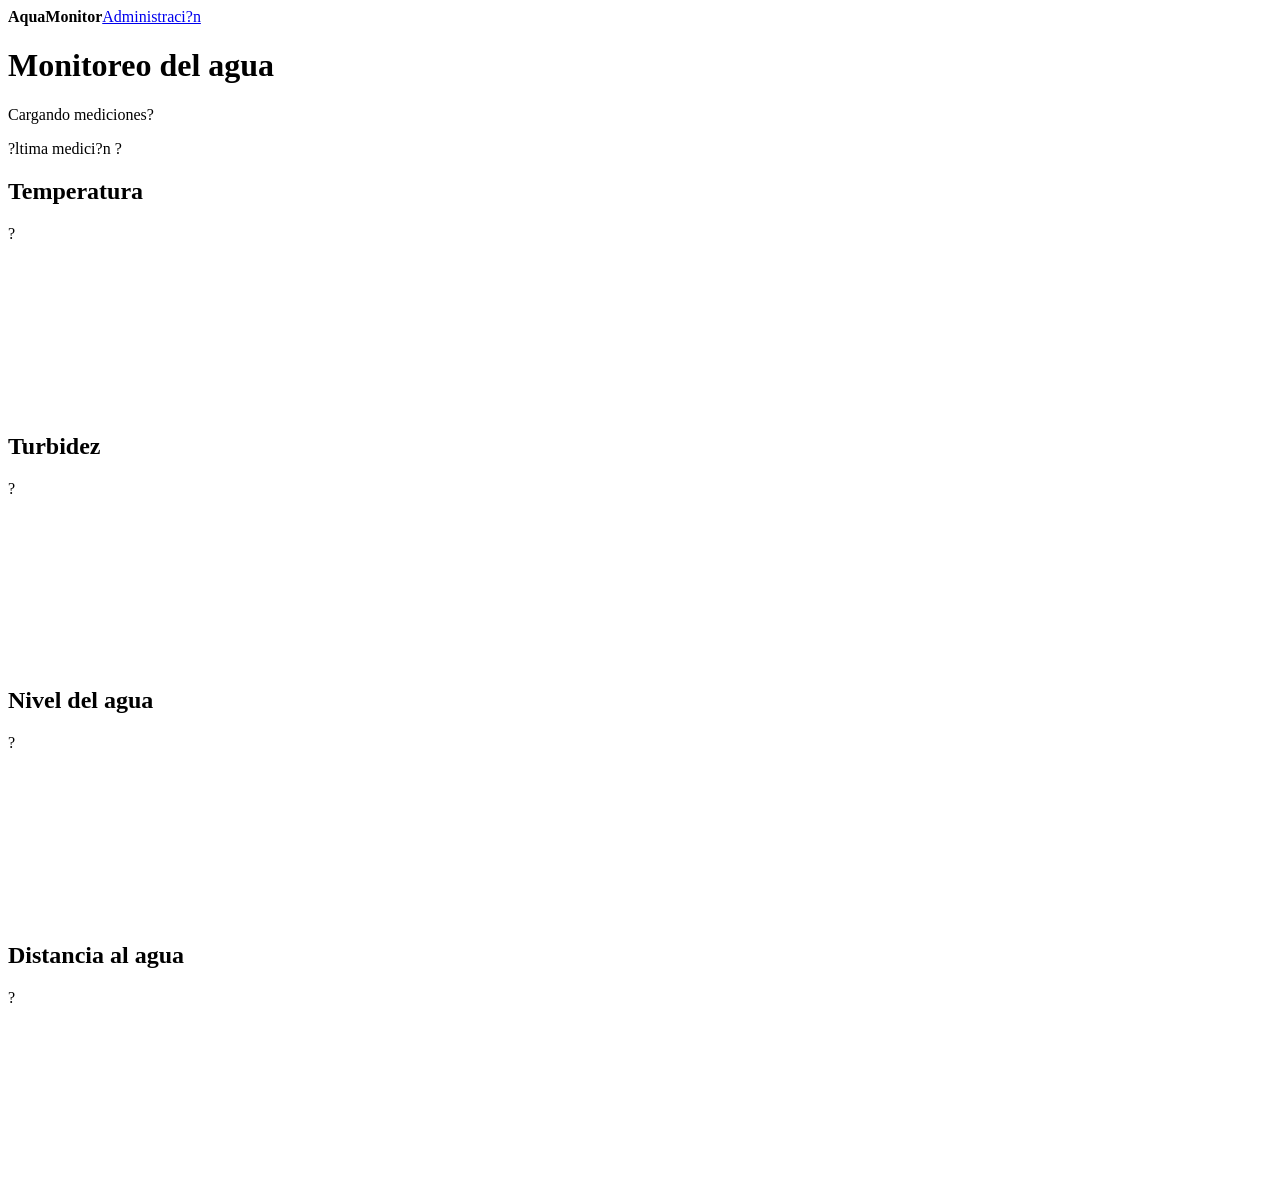
==== commit e661059e: "Publish read-only AquaMonitor dashboard" ====
--- a/public/index.html
+++ b/public/index.html
@@ -1,269 +1,26 @@
 <!DOCTYPE html>
 <html lang="es">
 <head>
-  <meta charset="UTF-8">
-  <meta name="viewport" content="width=device-width, initial-scale=1.0, viewport-fit=cover">
-  <meta name="theme-color" content="#0B2A30">
-  <title>AquaMonitor</title>
-  <link rel="preconnect" href="https://fonts.googleapis.com">
-  <link rel="preconnect" href="https://fonts.gstatic.com" crossorigin>
-  <link href="https://fonts.googleapis.com/css2?family=Bricolage+Grotesque:opsz,wght@12..96,500;12..96,700&family=Instrument+Sans:wght@400;500;600&display=swap" rel="stylesheet">
-  <link rel="stylesheet" href="styles.css">
+  <meta charset="utf-8">
+  <meta name="viewport" content="width=device-width, initial-scale=1">
+  <title>AquaMonitor | Monitoreo del agua</title>
+  <link rel="stylesheet" href="/monitor.css">
+  <script src="/monitor.js" defer></script>
 </head>
 <body>
-
-  <!-- ===================== ACCESO ===================== -->
-  <div id="auth-screen" class="auth-screen">
-    <div class="auth-card">
-      <div class="marca marca-grande">
-        <svg class="marca-icono" viewBox="0 0 32 32" aria-hidden="true">
-          <path d="M16 3c4.5 6 9 10.2 9 15.2A9 9 0 0 1 7 18.2C7 13.2 11.5 9 16 3z" fill="currentColor"/>
-          <path class="marca-ola" d="M10.5 19.5c1.8-1.6 3.4-1.6 5.5 0s3.7 1.6 5.5 0" fill="none" stroke-width="1.8" stroke-linecap="round"/>
-        </svg>
-        <span class="marca-texto">AquaMonitor</span>
-      </div>
-
-      <form id="form-login">
-        <h1 class="auth-title">Iniciar sesión</h1>
-        <p class="auth-subtitle">Entra para ver el estado de tu estanque.</p>
-
-        <label class="auth-label" for="login-usuario">Usuario</label>
-        <input type="text" id="login-usuario" class="auth-input" required autocomplete="username">
-
-        <label class="auth-label" for="login-password">Contraseña</label>
-        <input type="password" id="login-password" class="auth-input" required autocomplete="current-password">
-
-        <div id="login-error" class="auth-error" role="alert"></div>
-        <button type="submit" class="btn btn-primary btn-block">Iniciar sesión</button>
-
-        <p class="auth-switch">¿No tienes cuenta? <a href="#" id="ir-a-registro">Crear una cuenta</a></p>
-      </form>
-
-      <form id="form-registro" class="hidden">
-        <h1 class="auth-title">Crear cuenta</h1>
-        <p class="auth-subtitle">Elige un usuario y una contraseña de al menos 5 caracteres.</p>
-
-        <label class="auth-label" for="registro-usuario">Usuario</label>
-        <input type="text" id="registro-usuario" class="auth-input" required autocomplete="username">
-
-        <label class="auth-label" for="registro-password">Contraseña</label>
-        <input type="password" id="registro-password" class="auth-input" minlength="5" maxlength="128" required autocomplete="new-password">
-
-        <label class="auth-label" for="registro-password2">Repite la contraseña</label>
-        <input type="password" id="registro-password2" class="auth-input" minlength="5" maxlength="128" required autocomplete="new-password">
-
-        <div id="registro-error" class="auth-error" role="alert"></div>
-        <button type="submit" class="btn btn-primary btn-block">Crear cuenta</button>
-
-        <p class="auth-switch">¿Ya tienes cuenta? <a href="#" id="ir-a-login">Iniciar sesión</a></p>
-      </form>
+  <header><div class="shell bar"><strong>AquaMonitor</strong><a href="/admin.html">Administraci?n</a></div></header>
+  <main class="shell">
+    <div class="intro">
+      <h1>Monitoreo del agua</h1>
+      <p id="status" role="status">Cargando mediciones?</p>
+      <p>?ltima medici?n <time id="latest">?</time></p>
     </div>
-  </div>
-
-  <!-- ===================== APLICACIÓN ===================== -->
-  <div id="app" class="app hidden">
-
-    <header class="topnav">
-      <div class="marca">
-        <svg class="marca-icono" viewBox="0 0 32 32" aria-hidden="true">
-          <path d="M16 3c4.5 6 9 10.2 9 15.2A9 9 0 0 1 7 18.2C7 13.2 11.5 9 16 3z" fill="currentColor"/>
-          <path class="marca-ola" d="M10.5 19.5c1.8-1.6 3.4-1.6 5.5 0s3.7 1.6 5.5 0" fill="none" stroke-width="1.8" stroke-linecap="round"/>
-        </svg>
-        <span class="marca-texto">AquaMonitor</span>
-      </div>
-
-      <nav class="menu" aria-label="Secciones">
-        <a href="#" class="menu-item active" data-view="dashboard">
-          <svg class="ico" viewBox="0 0 24 24" aria-hidden="true"><path d="M3 12h4l2-6 4 12 2-6h6"/></svg>
-          <span>Monitoreo</span>
-        </a>
-        <a href="#" class="menu-item" data-view="historicos">
-          <svg class="ico" viewBox="0 0 24 24" aria-hidden="true"><path d="M4 19V5M4 19h16M8 15l3-4 3 2 4-6"/></svg>
-          <span>Históricos</span>
-        </a>
-        <a href="#" class="menu-item" data-view="dispositivos"><span>Dispositivos</span></a>
-      </nav>
-
-      <div class="user-box">
-        <span class="avatar" id="user-avatar" aria-hidden="true">U</span>
-        <strong id="user-nombre">Usuario</strong>
-        <button id="btn-logout" class="icon-btn" type="button" aria-label="Cerrar sesión" title="Cerrar sesión">
-          <svg class="ico" viewBox="0 0 24 24" aria-hidden="true"><path d="M9 4H5v16h4M16 8l4 4-4 4M20 12H9"/></svg>
-        </button>
-      </div>
-    </header>
-
-    <main class="main">
-        <div id="aviso-conexion" class="aviso hidden" role="alert"></div>
-
-      <!-- ===== MONITOREO ===== -->
-      <section id="view-dashboard">
-        <div class="page-head">
-          <div>
-            <h1>Panel de monitoreo</h1>
-            <p class="page-sub"><span id="dispositivo-actual-tag">Ningún dispositivo</span><span id="ultima-actualizacion" class="page-sub-hora"></span></p>
-          </div>
-          <div class="head-actions">
-            <span id="estado-conexion" class="pill pill-off"><span class="pill-dot"></span><span id="estado-conexion-texto">Sin conexión</span></span>
-            <button class="btn btn-ghost js-btn-ble" type="button">
-              <svg class="ico" viewBox="0 0 24 24" aria-hidden="true"><path d="M7 7l10 10-5 4V3l5 4L7 17"/></svg>
-              <span class="btn-texto">Bluetooth</span>
-            </button>
-          </div>
-        </div>
-
-
-
-        <div id="conexion-banner" class="banner">
-          <div>
-            <h2>Conecta tu estanque</h2>
-            <p>Enciende el ESP32 y elige cómo conectarlo. En cuanto se conecte verás aquí todas las lecturas.</p>
-          </div>
-          <div class="banner-acciones">
-            <button id="btn-banner-wifi" class="btn btn-primary" type="button">Conectar por WiFi</button>
-            <button id="btn-banner-ble" class="btn btn-ghost js-btn-ble" type="button"><span class="btn-texto">Conectar por Bluetooth</span></button>
-          </div>
-        </div>
-
-        <div class="monitor">
-
-          <!-- Nivel de agua -->
-          <article class="tanque">
-            <header class="tanque-head">
-              <h2>Nivel de agua</h2>
-              <span id="tag-nivelAgua" class="estado estado-off">Sin datos</span>
-            </header>
-            <div id="val-nivelAgua" class="tanque-valor">--</div>
-            <p id="desc-nivelAgua" class="tanque-desc">Esperando conexión.</p>
-            <p id="distancia-nivelAgua" class="tanque-desc">Distancia: sin datos.</p>
-
-            <div class="tanque-visor">
-              <div class="tanque-escala" aria-hidden="true">
-                <span style="bottom: 85%">85</span>
-                <span style="bottom: 45%">45</span>
-              </div>
-              <div class="tanque-vidrio" aria-label="Sin lectura válida de nivel de agua">
-                <span id="nivel-sin-lectura" class="nivel-sin-lectura">Sin lectura válida</span>
-                <div id="agua-nivelAgua" class="agua vacio" style="--nivel: 0%"></div>
-                <i class="tanque-linea" style="bottom: 85%"></i>
-                <i class="tanque-linea" style="bottom: 45%"></i>
-              </div>
-            </div>
-          </article>
-
-          <!-- Temperatura y turbidez -->
-          <div class="instrumentos">
-
-            <section class="instrumento">
-              <header class="instrumento-head">
-                <h2>
-                  <svg class="ico" viewBox="0 0 24 24" aria-hidden="true"><path d="M14 14.8V5a2 2 0 0 0-4 0v9.8a4 4 0 1 0 4 0z"/></svg>
-                  Temperatura
-                </h2>
-                <span id="tag-temperatura" class="estado estado-off">Sin datos</span>
-              </header>
-              <div id="val-temperatura" class="valor">--</div>
-              <div class="escala escala-temp">
-                <span id="ptr-temperatura" class="marcador" style="visibility: hidden"></span>
-              </div>
-              <div class="escala-rotulos" aria-hidden="true">
-                <span style="left: 40%">16</span><span style="left: 65%">26</span>
-              </div>
-              <p id="desc-temperatura" class="instrumento-desc">Esperando conexión.</p>
-            </section>
-
-            <section class="instrumento">
-              <header class="instrumento-head">
-                <h2>
-                  <svg class="ico" viewBox="0 0 24 24" aria-hidden="true"><path d="M2 12s4-7 10-7 10 7 10 7-4 7-10 7-10-7-10-7z"/><circle cx="12" cy="12" r="3"/></svg>
-                  Turbidez
-                </h2>
-                <span id="tag-turbidez" class="estado estado-off">Sin datos</span>
-              </header>
-              <div id="val-turbidez" class="valor">--</div>
-              <div class="escala escala-turb">
-                <span id="ptr-turbidez" class="marcador" style="visibility: hidden"></span>
-              </div>
-              <div class="escala-rotulos" aria-hidden="true">
-                <span style="left: 50%">50</span>
-              </div>
-              <p id="desc-turbidez" class="instrumento-desc">Esperando conexión.</p>
-            </section>
-
-          </div>
-        </div>
-      </section>
-
-      <!-- ===== HISTÓRICOS ===== -->
-      <section id="view-historicos" class="hidden">
-        <div class="page-head">
-          <div>
-            <h1 id="titulo-historicos">Registros históricos</h1>
-            <p class="page-sub">Lecturas WiFi del dispositivo, de la más reciente a la más antigua.</p>
-          </div>
-        </div>
-
-        <div class="tabs" role="group" aria-label="Filtrar por sensor">
-          <button class="tab active" type="button" data-sensor="Todos">Todos</button>
-          <button class="tab" type="button" data-sensor="Temperatura">Temperatura</button>
-          <button class="tab" type="button" data-sensor="Nivel de Agua">Nivel de agua</button>
-          <button class="tab" type="button" data-sensor="Turbidez">Turbidez</button>
-        </div>
-
-        <div class="tabla-wrap">
-          <table class="tabla">
-            <thead>
-              <tr><th>Fecha</th><th>Sensor</th><th>Valor</th><th>Estado</th></tr>
-            </thead>
-            <tbody id="tabla-historicos-body"></tbody>
-          </table>
-        </div>
-        <button id="btn-mas-historicos" class="btn btn-ghost btn-small hidden" type="button">
-          Cargar más
-        </button>
-      </section>
-
-      <section id="view-dispositivos" class="hidden">
-        <div class="page-head"><h1>Mis dispositivos</h1><button id="btn-refrescar-dispositivos" class="btn btn-ghost" type="button">Actualizar lista</button><button id="btn-anadir-dispositivo" class="btn btn-primary" type="button">Añadir mediante código</button></div>
-        <div id="lista-mis-dispositivos" class="dispositivos-grid"></div>
-      </section>
-    </main>
-  </div>
-
-  <!-- ===================== VENTANA: BUSCAR DISPOSITIVOS WIFI ===================== -->
-  <div id="modal-scanner" class="modal hidden" role="dialog" aria-modal="true" aria-labelledby="scanner-titulo">
-    <div class="modal-content">
-      <div class="modal-header">
-        <h2 id="scanner-titulo">Vincular tu ESP32</h2>
-        <button id="btn-cerrar-modal" class="icon-btn" type="button" aria-label="Cerrar">
-          <svg class="ico" viewBox="0 0 24 24" aria-hidden="true"><path d="M6 6l12 12M18 6L6 18"/></svg>
-        </button>
-      </div>
-      <p>Activa la vinculación en tu ESP32. Consulta el código temporal en su portal local protegido o en el Monitor Serial.</p>
-      <form id="form-vincular">
-        <label class="auth-label" for="vincular-codigo">Código temporal</label>
-        <input id="vincular-codigo" class="auth-input" required minlength="12" maxlength="14" autocomplete="off" autocapitalize="characters" spellcheck="false">
-        <label class="auth-label" for="vincular-nombre">Nombre del dispositivo</label>
-        <input id="vincular-nombre" class="auth-input" required maxlength="40" autocomplete="off">
-        <p id="vincular-error" class="auth-error" role="alert"></p>
-        <button id="btn-vincular-codigo" class="btn btn-primary" type="submit">Vincular dispositivo</button>
-      </form>
-    </div>
-  </div>
-
-  <!-- ===================== VENTANA: INFORMACIÓN ===================== -->
-  <div id="modal-info" class="modal hidden" role="dialog" aria-modal="true" aria-labelledby="info-titulo">
-    <div class="modal-content">
-      <div class="modal-header">
-        <h2 id="info-titulo">Información</h2>
-        <button id="btn-cerrar-info" class="icon-btn" type="button" aria-label="Cerrar">
-          <svg class="ico" viewBox="0 0 24 24" aria-hidden="true"><path d="M6 6l12 12M18 6L6 18"/></svg>
-        </button>
-      </div>
-      <div id="info-cuerpo" class="info-cuerpo"></div>
-    </div>
-  </div>
-
-  <script src="script.js"></script>
+    <section class="grid" aria-label="Lecturas y gr?ficas">
+      <article data-sensor="temperatura"><h2>Temperatura</h2><p class="reading">?</p><canvas role="img" aria-label="Historial de temperatura"></canvas><p class="range"></p></article>
+      <article data-sensor="turbidez"><h2>Turbidez</h2><p class="reading">?</p><canvas role="img" aria-label="Historial de turbidez"></canvas><p class="range"></p></article>
+      <article data-sensor="nivel_agua"><h2>Nivel del agua</h2><p class="reading">?</p><canvas role="img" aria-label="Historial de nivel del agua"></canvas><p class="range"></p></article>
+      <article data-sensor="distancia_cm"><h2>Distancia al agua</h2><p class="reading">?</p><canvas role="img" aria-label="Historial de distancia al agua"></canvas><p class="range"></p></article>
+    </section>
+  </main>
 </body>
 </html>
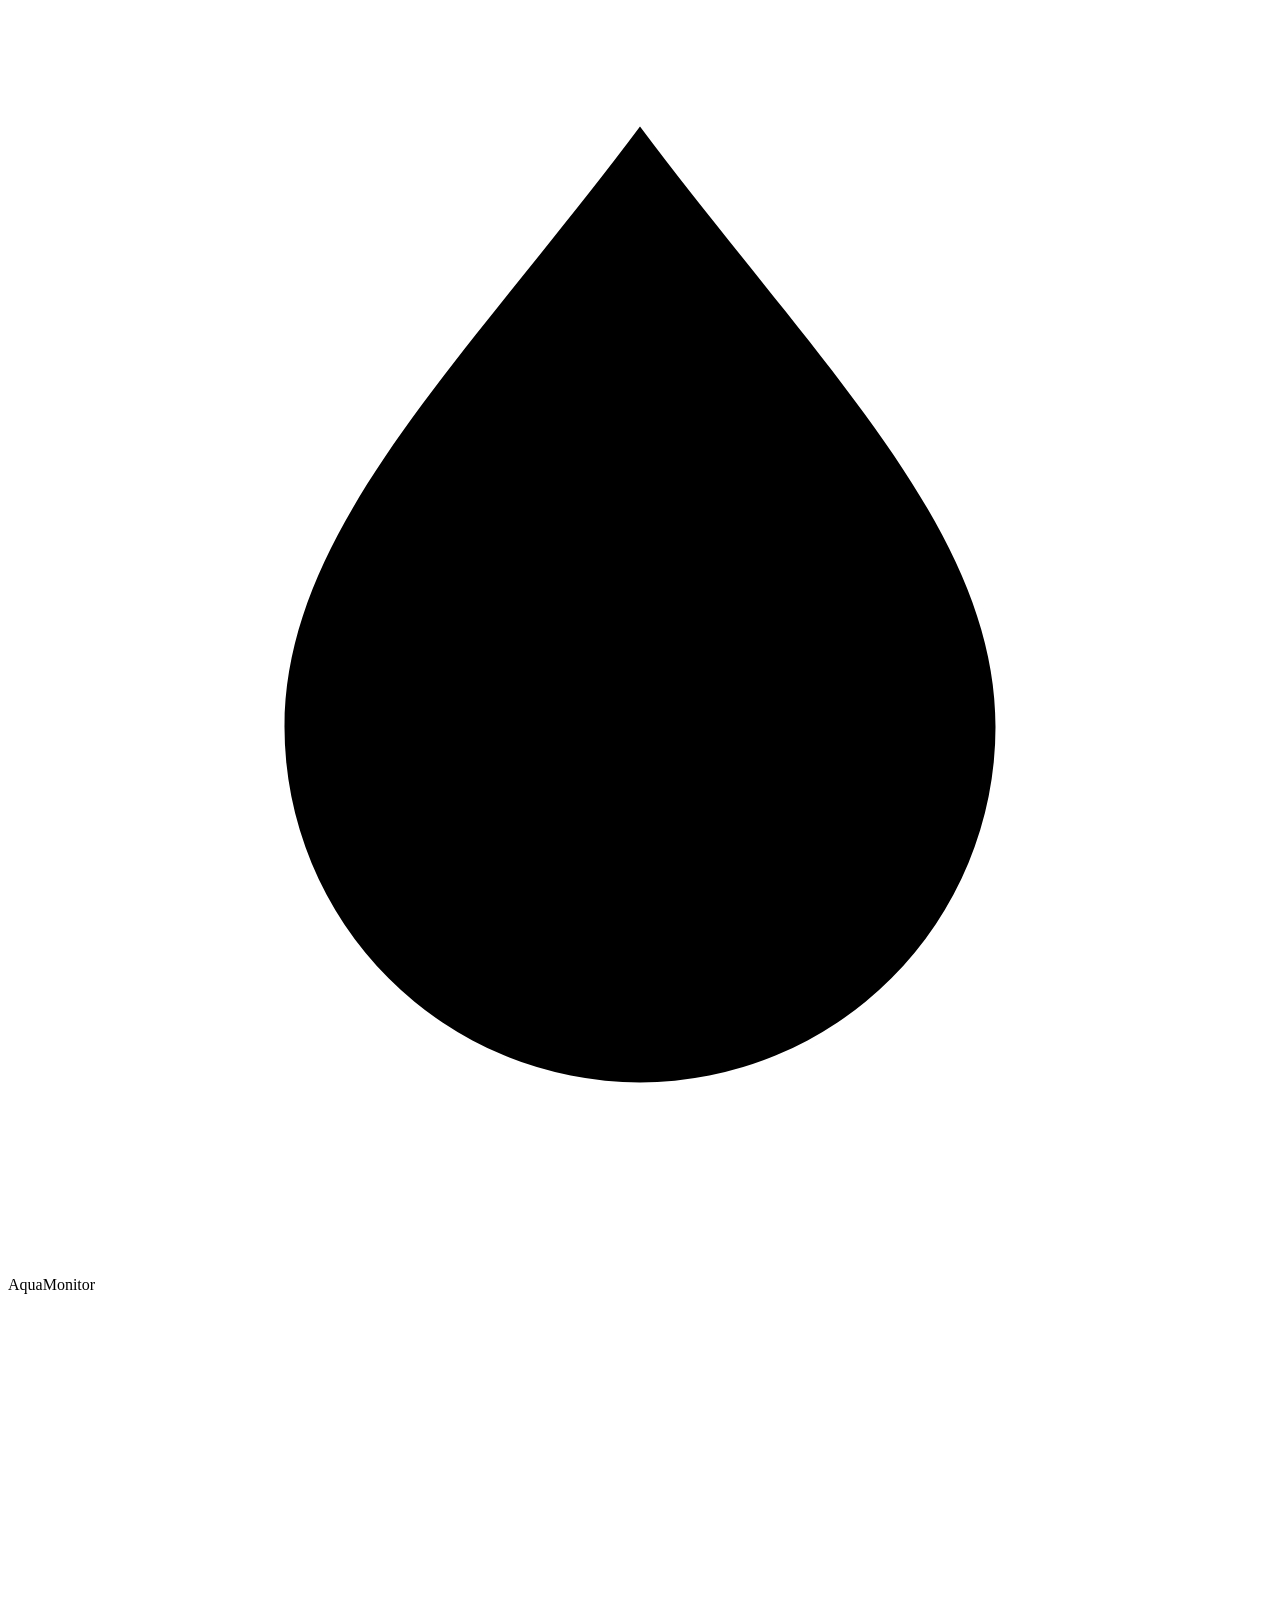
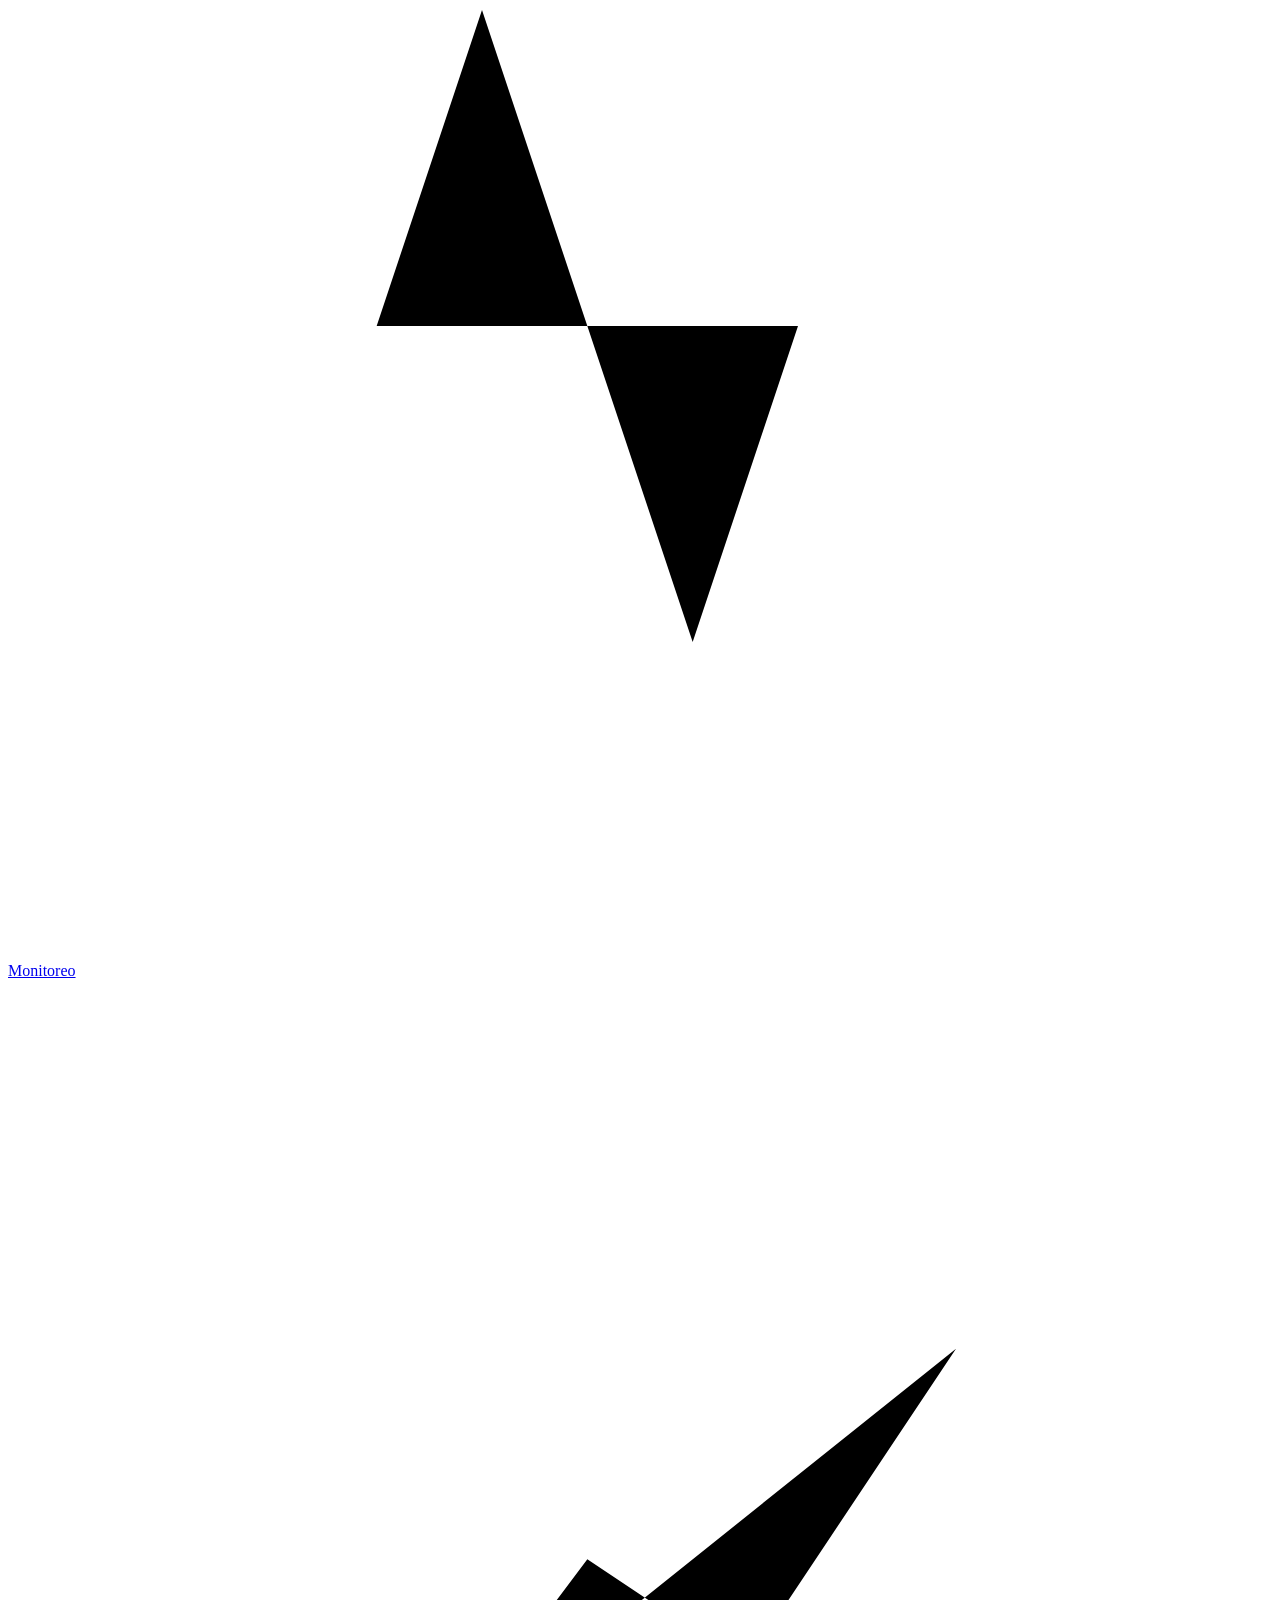
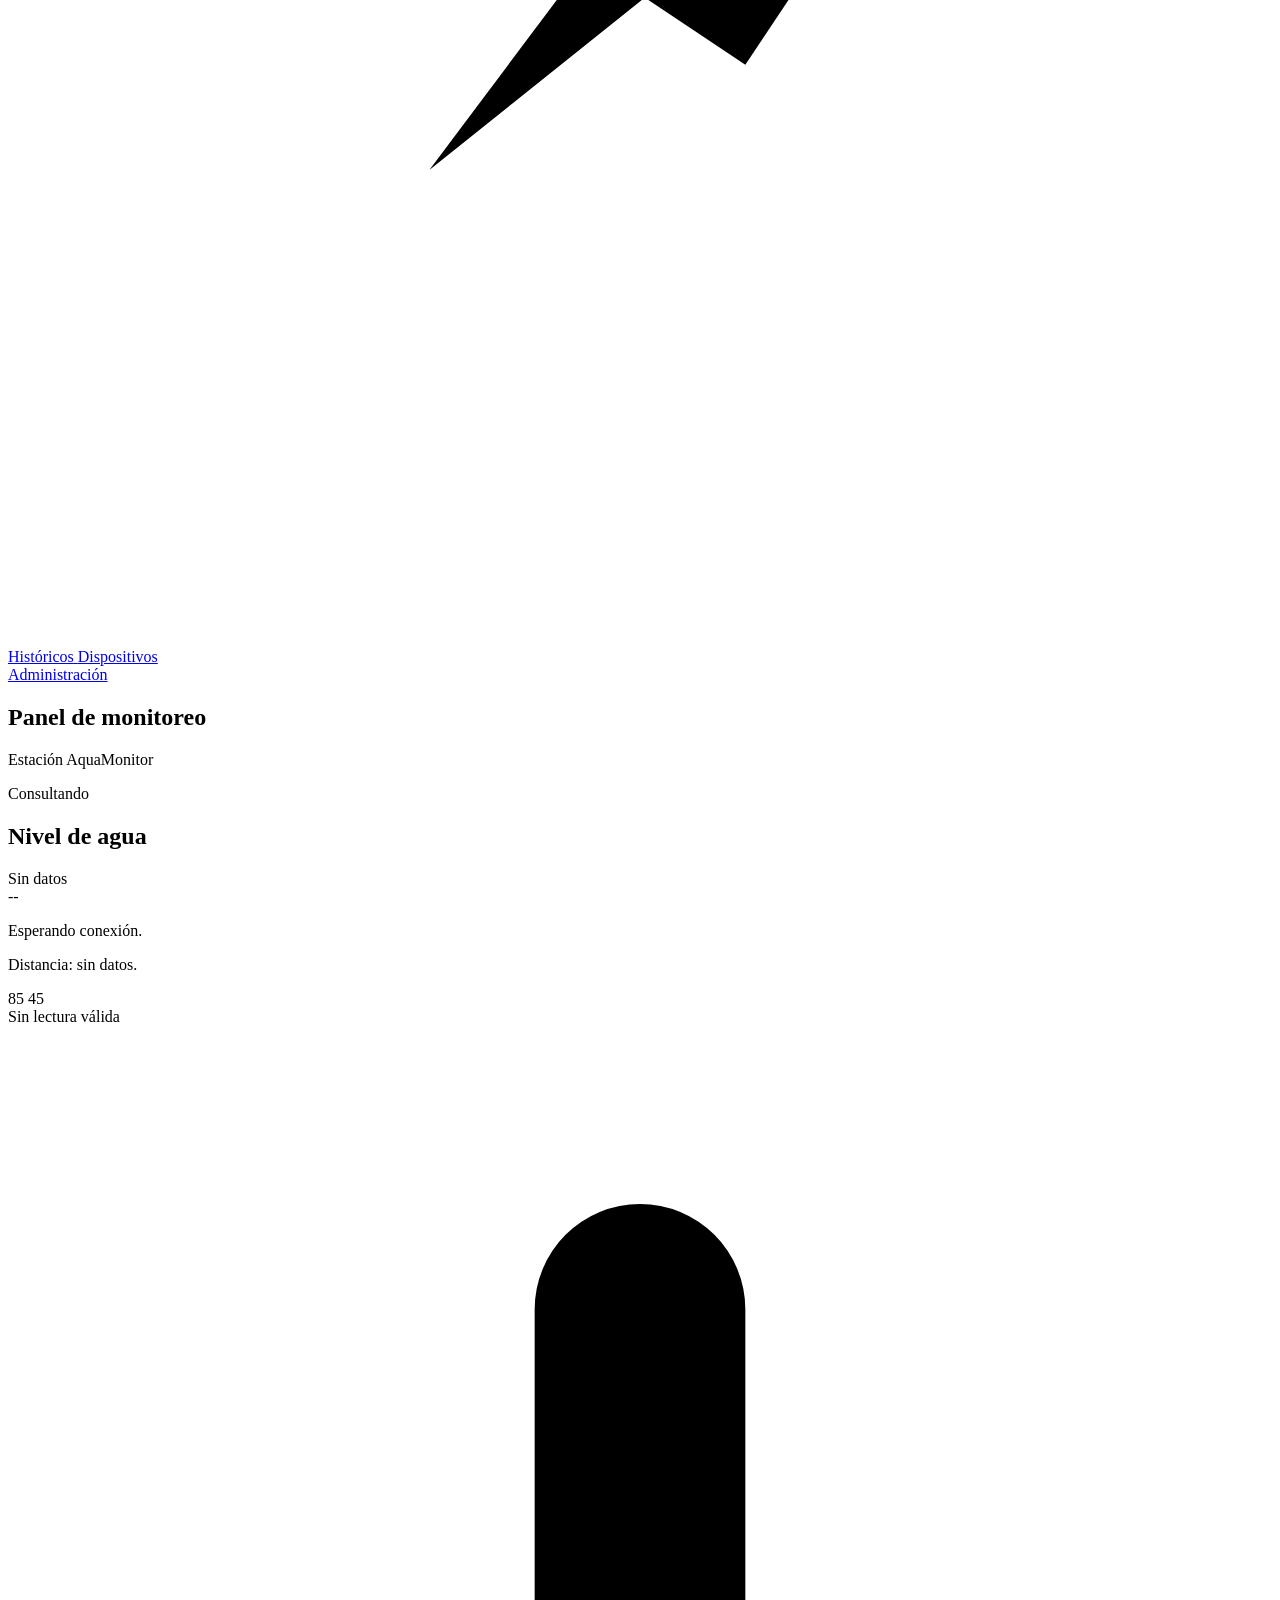
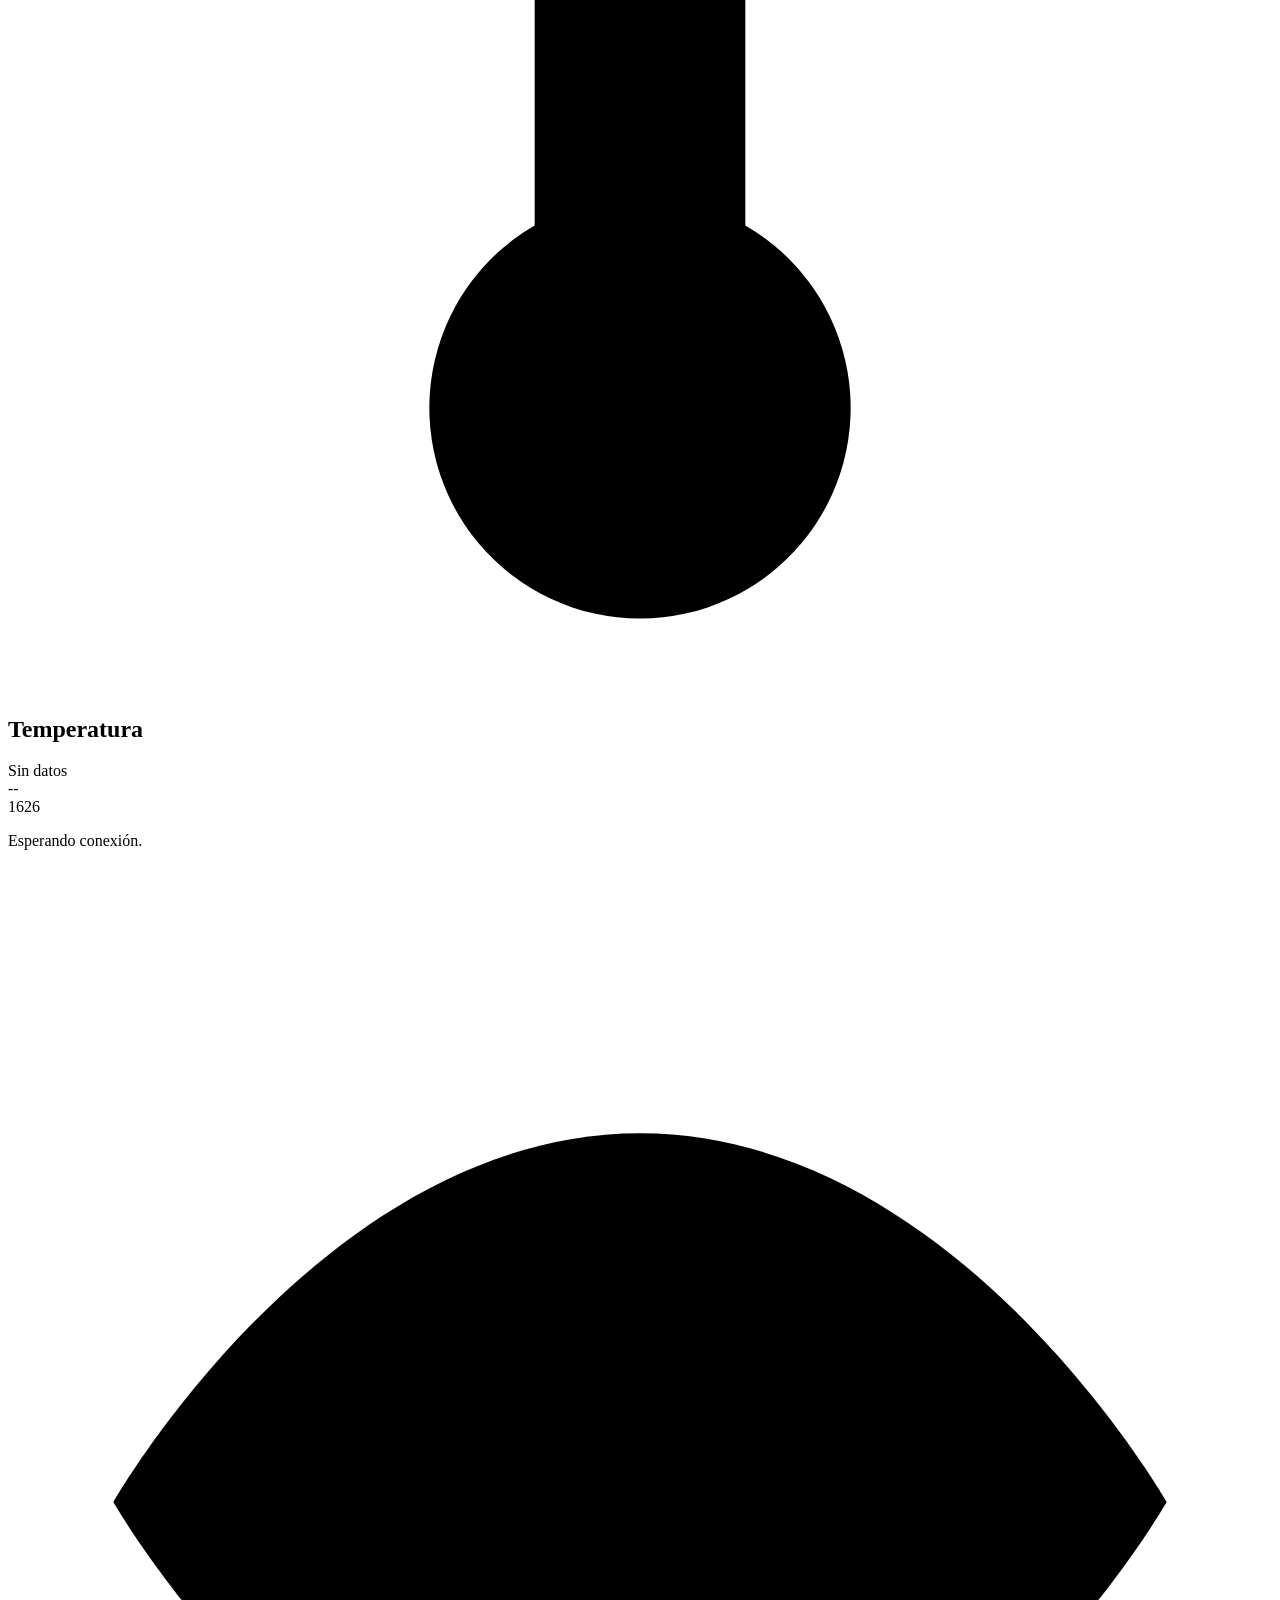
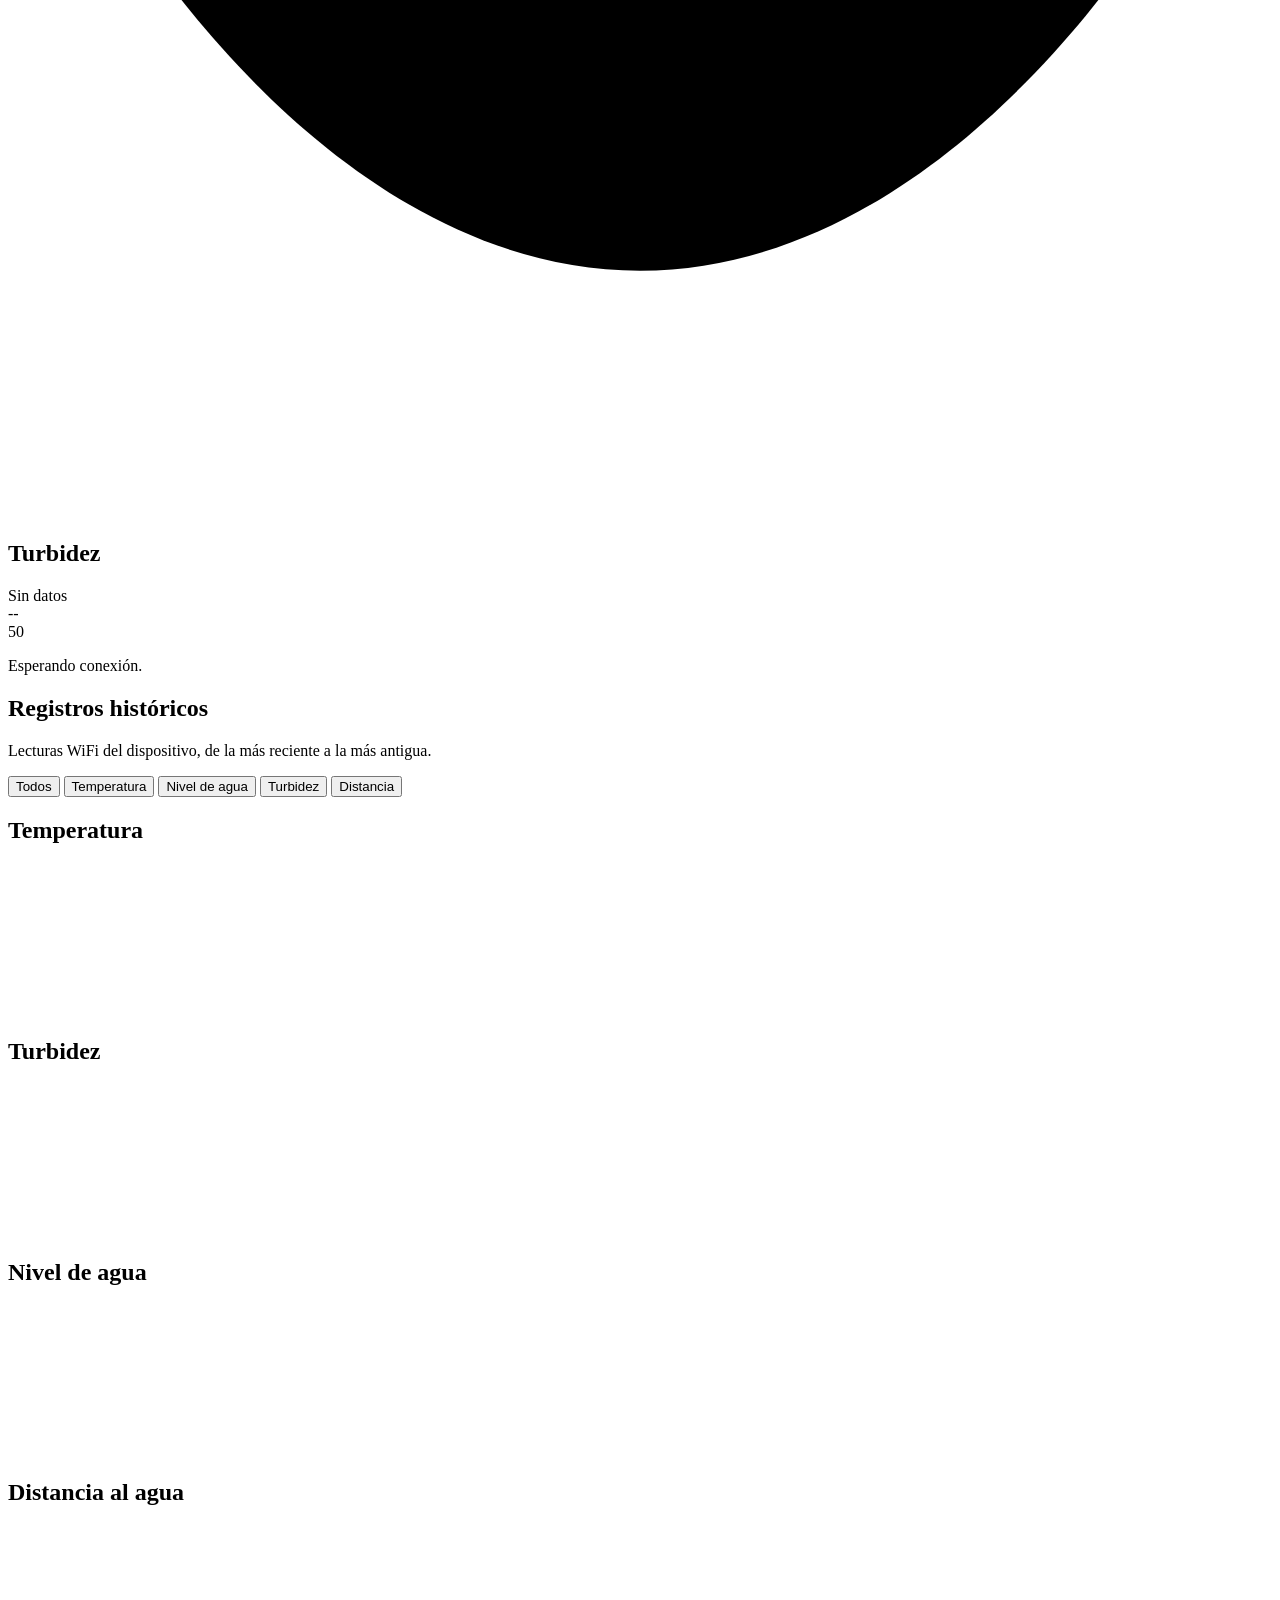
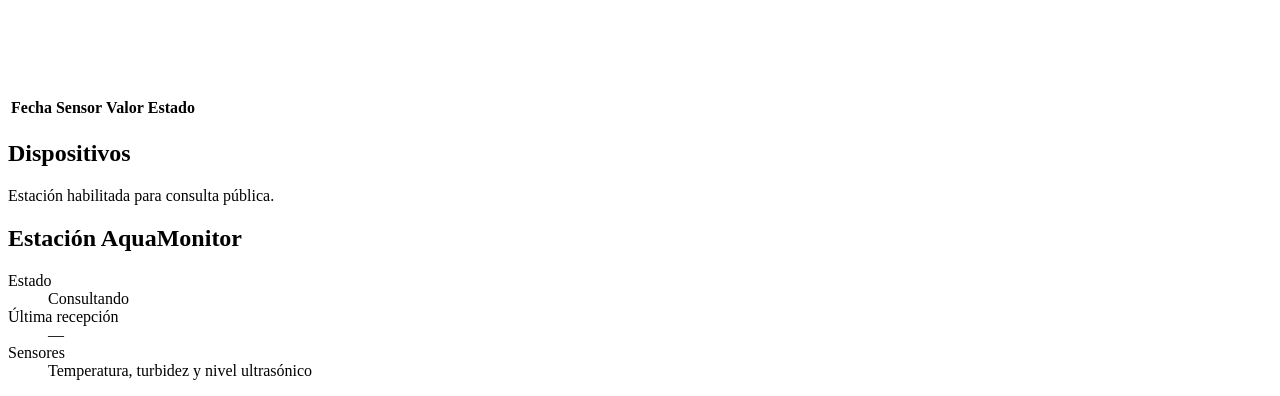
==== commit 2d7d80bd: "Restore original AquaMonitor design for public consultation" ====
--- a/public/index.html
+++ b/public/index.html
@@ -1,26 +1,180 @@
 <!DOCTYPE html>
 <html lang="es">
 <head>
-  <meta charset="utf-8">
-  <meta name="viewport" content="width=device-width, initial-scale=1">
-  <title>AquaMonitor | Monitoreo del agua</title>
+  <meta charset="UTF-8">
+  <meta name="viewport" content="width=device-width, initial-scale=1.0, viewport-fit=cover">
+  <meta name="theme-color" content="#0B2A30">
+  <title>AquaMonitor</title>
+  <link rel="preconnect" href="https://fonts.googleapis.com">
+  <link rel="preconnect" href="https://fonts.gstatic.com" crossorigin>
+  <link href="https://fonts.googleapis.com/css2?family=Bricolage+Grotesque:opsz,wght@12..96,500;12..96,700&family=Instrument+Sans:wght@400;500;600&display=swap" rel="stylesheet">
+  <link rel="stylesheet" href="/styles.css">
   <link rel="stylesheet" href="/monitor.css">
+  <script src="/instrumentos.js" defer></script>
   <script src="/monitor.js" defer></script>
 </head>
 <body>
-  <header><div class="shell bar"><strong>AquaMonitor</strong><a href="/admin.html">Administraci?n</a></div></header>
-  <main class="shell">
-    <div class="intro">
-      <h1>Monitoreo del agua</h1>
-      <p id="status" role="status">Cargando mediciones?</p>
-      <p>?ltima medici?n <time id="latest">?</time></p>
-    </div>
-    <section class="grid" aria-label="Lecturas y gr?ficas">
-      <article data-sensor="temperatura"><h2>Temperatura</h2><p class="reading">?</p><canvas role="img" aria-label="Historial de temperatura"></canvas><p class="range"></p></article>
-      <article data-sensor="turbidez"><h2>Turbidez</h2><p class="reading">?</p><canvas role="img" aria-label="Historial de turbidez"></canvas><p class="range"></p></article>
-      <article data-sensor="nivel_agua"><h2>Nivel del agua</h2><p class="reading">?</p><canvas role="img" aria-label="Historial de nivel del agua"></canvas><p class="range"></p></article>
-      <article data-sensor="distancia_cm"><h2>Distancia al agua</h2><p class="reading">?</p><canvas role="img" aria-label="Historial de distancia al agua"></canvas><p class="range"></p></article>
-    </section>
-  </main>
+
+  <div id="app" class="app">
+
+    <header class="topnav">
+      <div class="marca">
+        <svg class="marca-icono" viewBox="0 0 32 32" aria-hidden="true">
+          <path d="M16 3c4.5 6 9 10.2 9 15.2A9 9 0 0 1 7 18.2C7 13.2 11.5 9 16 3z" fill="currentColor"/>
+          <path class="marca-ola" d="M10.5 19.5c1.8-1.6 3.4-1.6 5.5 0s3.7 1.6 5.5 0" fill="none" stroke-width="1.8" stroke-linecap="round"/>
+        </svg>
+        <span class="marca-texto">AquaMonitor</span>
+      </div>
+
+      <nav class="menu" aria-label="Secciones">
+        <a href="#monitoreo" class="menu-item active" data-view="dashboard" aria-current="page">
+          <svg class="ico" viewBox="0 0 24 24" aria-hidden="true"><path d="M3 12h4l2-6 4 12 2-6h6"/></svg>
+          <span>Monitoreo</span>
+        </a>
+        <a href="#historicos" class="menu-item" data-view="historicos">
+          <svg class="ico" viewBox="0 0 24 24" aria-hidden="true"><path d="M4 19V5M4 19h16M8 15l3-4 3 2 4-6"/></svg>
+          <span>Históricos</span>
+        </a>
+        <a href="#dispositivos" class="menu-item" data-view="dispositivos"><span>Dispositivos</span></a>
+      </nav>
+
+      <div class="user-box"><a class="btn btn-ghost" href="/admin.html">Administración</a></div>
+    </header>
+
+    <main class="main">
+        <div id="aviso-conexion" class="aviso hidden" role="alert"></div>
+
+      <!-- ===== MONITOREO ===== -->
+      <section id="view-dashboard">
+        <div class="page-head">
+          <div>
+            <h1>Panel de monitoreo</h1>
+            <p class="page-sub"><span id="dispositivo-actual-tag">Estación AquaMonitor</span><span id="ultima-actualizacion" class="page-sub-hora"></span></p>
+          </div>
+          <div class="head-actions">
+            <span id="estado-conexion" class="pill pill-off"><span class="pill-dot"></span><span id="estado-conexion-texto">Consultando</span></span>
+          </div>
+        </div>
+
+
+
+        <div class="monitor">
+
+          <!-- Nivel de agua -->
+          <article class="tanque">
+            <header class="tanque-head">
+              <h2>Nivel de agua</h2>
+              <span id="tag-nivelAgua" class="estado estado-off">Sin datos</span>
+            </header>
+            <div id="val-nivelAgua" class="tanque-valor">--</div>
+            <p id="desc-nivelAgua" class="tanque-desc">Esperando conexión.</p>
+            <p id="distancia-nivelAgua" class="tanque-desc">Distancia: sin datos.</p>
+
+            <div class="tanque-visor">
+              <div class="tanque-escala" aria-hidden="true">
+                <span style="bottom: 85%">85</span>
+                <span style="bottom: 45%">45</span>
+              </div>
+              <div class="tanque-vidrio" aria-label="Sin lectura válida de nivel de agua">
+                <span id="nivel-sin-lectura" class="nivel-sin-lectura">Sin lectura válida</span>
+                <div id="agua-nivelAgua" class="agua vacio" style="--nivel: 0%"></div>
+                <i class="tanque-linea" style="bottom: 85%"></i>
+                <i class="tanque-linea" style="bottom: 45%"></i>
+              </div>
+            </div>
+          </article>
+
+          <!-- Temperatura y turbidez -->
+          <div class="instrumentos">
+
+            <section class="instrumento">
+              <header class="instrumento-head">
+                <h2>
+                  <svg class="ico" viewBox="0 0 24 24" aria-hidden="true"><path d="M14 14.8V5a2 2 0 0 0-4 0v9.8a4 4 0 1 0 4 0z"/></svg>
+                  Temperatura
+                </h2>
+                <span id="tag-temperatura" class="estado estado-off">Sin datos</span>
+              </header>
+              <div id="val-temperatura" class="valor">--</div>
+              <div class="escala escala-temp">
+                <span id="ptr-temperatura" class="marcador" style="visibility: hidden"></span>
+              </div>
+              <div class="escala-rotulos" aria-hidden="true">
+                <span style="left: 40%">16</span><span style="left: 65%">26</span>
+              </div>
+              <p id="desc-temperatura" class="instrumento-desc">Esperando conexión.</p>
+            </section>
+
+            <section class="instrumento">
+              <header class="instrumento-head">
+                <h2>
+                  <svg class="ico" viewBox="0 0 24 24" aria-hidden="true"><path d="M2 12s4-7 10-7 10 7 10 7-4 7-10 7-10-7-10-7z"/><circle cx="12" cy="12" r="3"/></svg>
+                  Turbidez
+                </h2>
+                <span id="tag-turbidez" class="estado estado-off">Sin datos</span>
+              </header>
+              <div id="val-turbidez" class="valor">--</div>
+              <div class="escala escala-turb">
+                <span id="ptr-turbidez" class="marcador" style="visibility: hidden"></span>
+              </div>
+              <div class="escala-rotulos" aria-hidden="true">
+                <span style="left: 50%">50</span>
+              </div>
+              <p id="desc-turbidez" class="instrumento-desc">Esperando conexión.</p>
+            </section>
+
+          </div>
+        </div>
+      </section>
+
+      <!-- ===== HISTÓRICOS ===== -->
+      <section id="view-historicos" class="hidden">
+        <div class="page-head">
+          <div>
+            <h1 id="titulo-historicos">Registros históricos</h1>
+            <p class="page-sub">Lecturas WiFi del dispositivo, de la más reciente a la más antigua.</p>
+          </div>
+        </div>
+
+        <div class="tabs" role="group" aria-label="Filtrar por sensor">
+          <button class="tab active" type="button" data-sensor="Todos">Todos</button>
+          <button class="tab" type="button" data-sensor="Temperatura">Temperatura</button>
+          <button class="tab" type="button" data-sensor="Nivel de Agua">Nivel de agua</button>
+          <button class="tab" type="button" data-sensor="Turbidez">Turbidez</button>
+          <button class="tab" type="button" data-sensor="Distancia">Distancia</button>
+        </div>
+
+        <div class="public-charts" aria-label="Gráficas históricas">
+          <article class="instrumento" data-chart="temperatura"><h2>Temperatura</h2><canvas role="img" aria-label="Historial de temperatura"></canvas><p class="range"></p></article>
+          <article class="instrumento" data-chart="turbidez"><h2>Turbidez</h2><canvas role="img" aria-label="Historial de turbidez"></canvas><p class="range"></p></article>
+          <article class="instrumento" data-chart="nivel_agua"><h2>Nivel de agua</h2><canvas role="img" aria-label="Historial de nivel de agua"></canvas><p class="range"></p></article>
+          <article class="instrumento" data-chart="distancia_cm"><h2>Distancia al agua</h2><canvas role="img" aria-label="Historial de distancia al agua"></canvas><p class="range"></p></article>
+        </div>
+        <div class="tabla-wrap">
+          <table class="tabla">
+            <thead>
+              <tr><th>Fecha</th><th>Sensor</th><th>Valor</th><th>Estado</th></tr>
+            </thead>
+            <tbody id="tabla-historicos-body"></tbody>
+          </table>
+        </div>
+      </section>
+
+      <section id="view-dispositivos" class="hidden">
+        <div class="page-head"><div><h1>Dispositivos</h1><p class="page-sub">Estación habilitada para consulta pública.</p></div></div>
+        <div class="dispositivos-grid">
+          <article class="dispositivo-card">
+            <h2 class="dispositivo-nombre">Estación AquaMonitor</h2>
+            <dl class="dispositivo-datos">
+              <div><dt>Estado</dt><dd id="public-device-state">Consultando</dd></div>
+              <div><dt>Última recepción</dt><dd id="public-device-time">—</dd></div>
+              <div><dt>Sensores</dt><dd>Temperatura, turbidez y nivel ultrasónico</dd></div>
+            </dl>
+          </article>
+        </div>
+      </section>
+    </main>
+  </div>
+
 </body>
 </html>
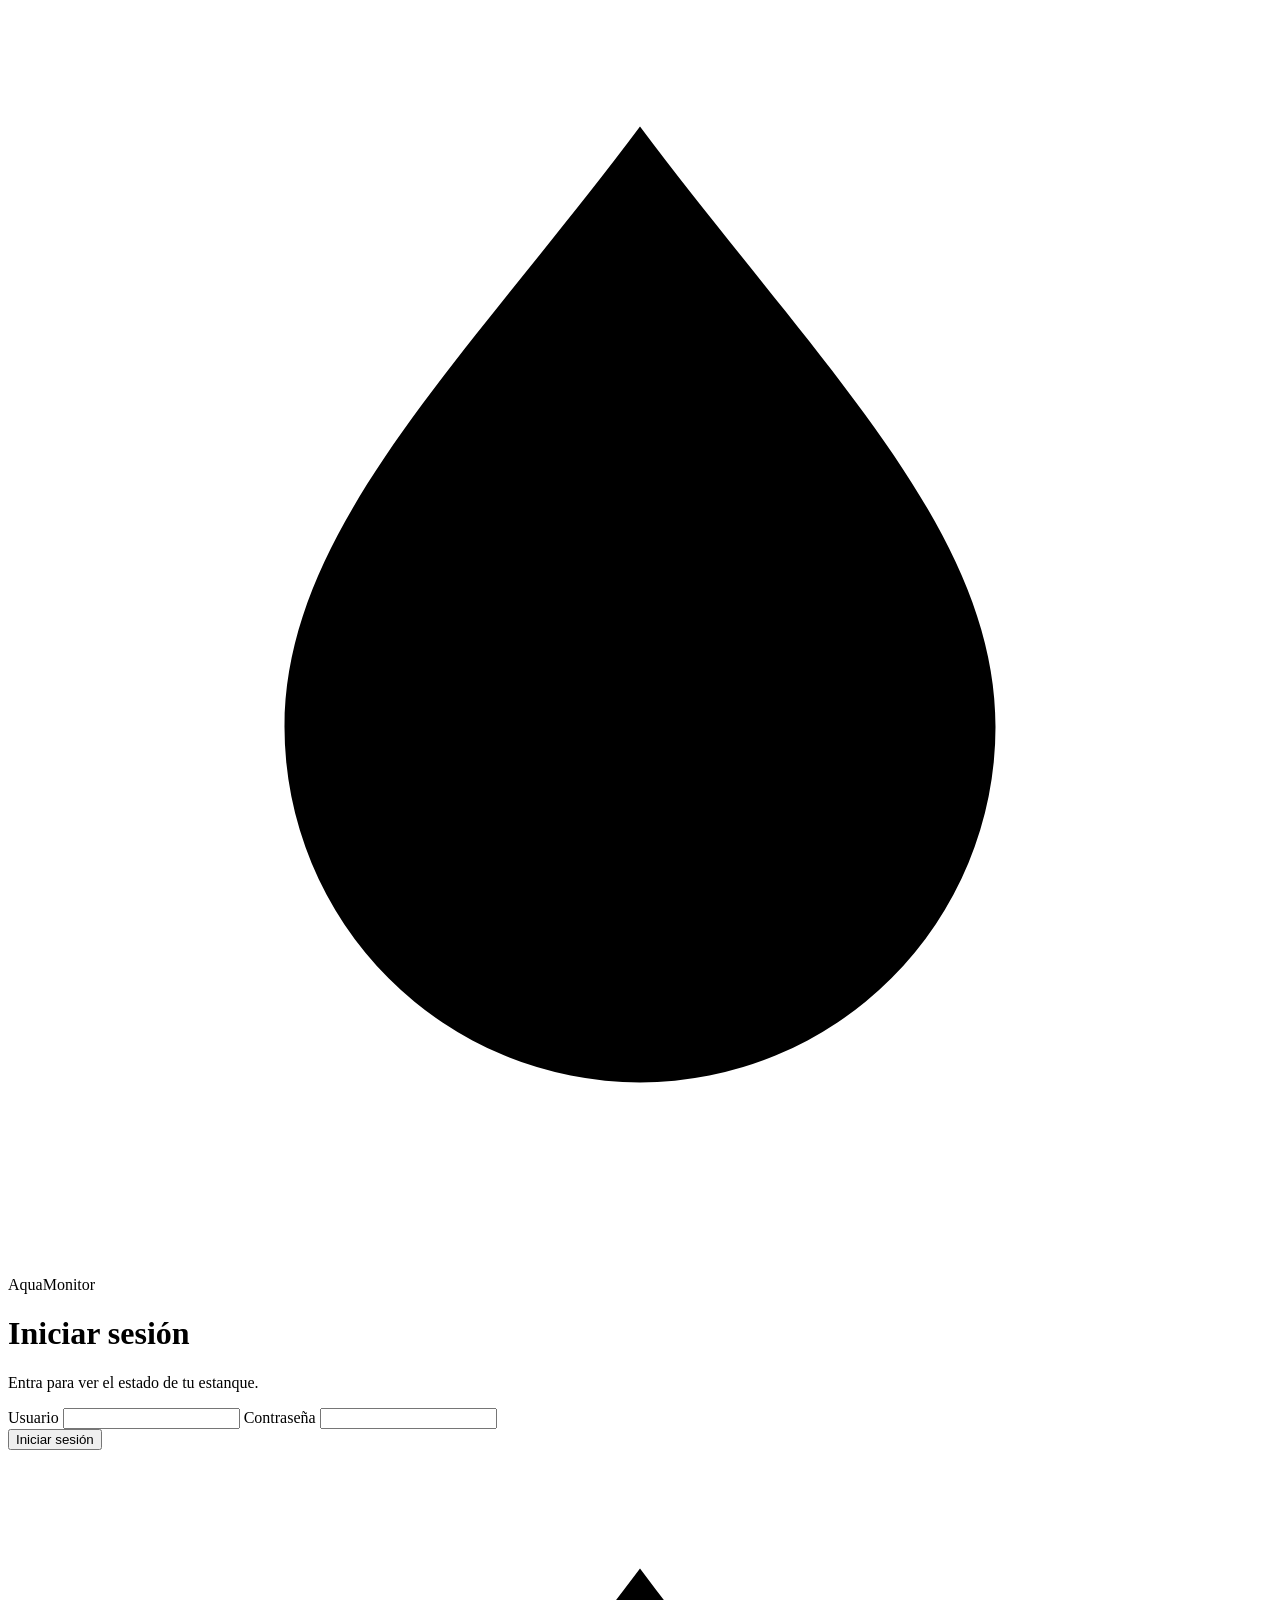
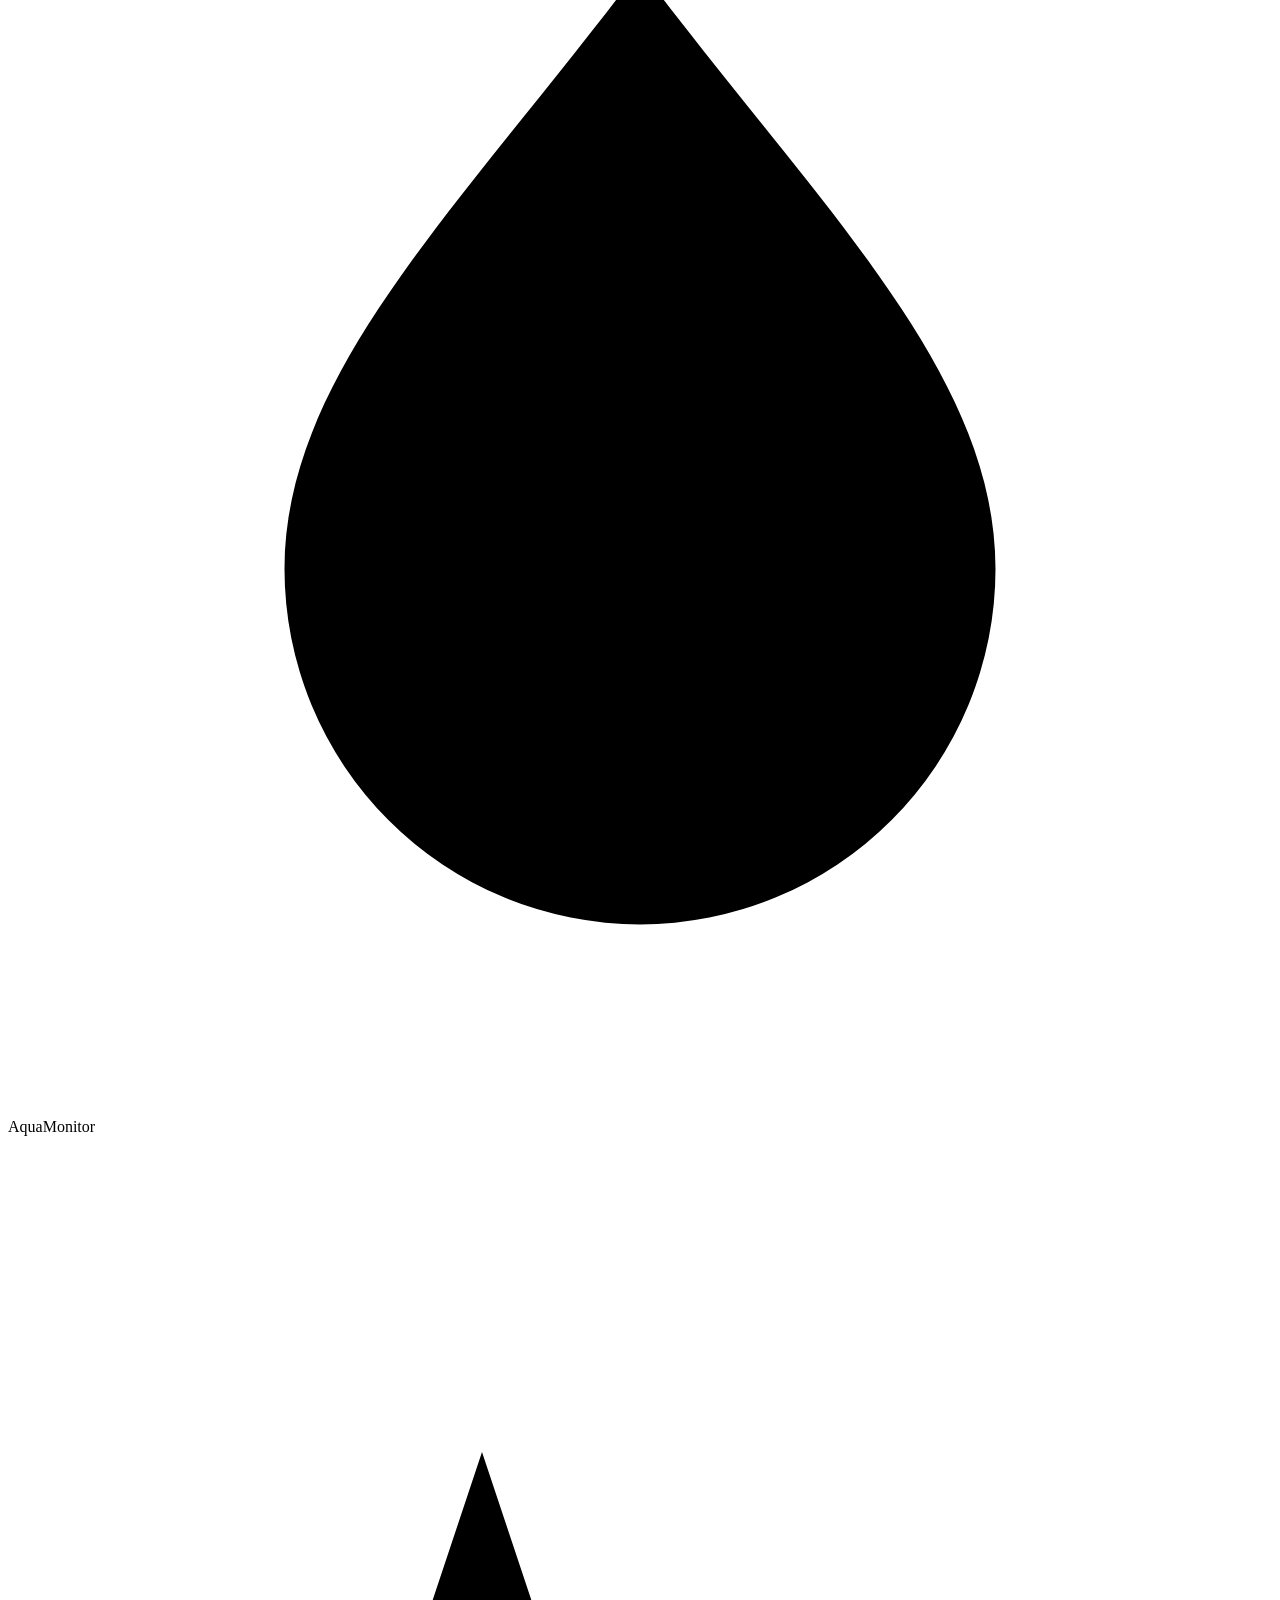
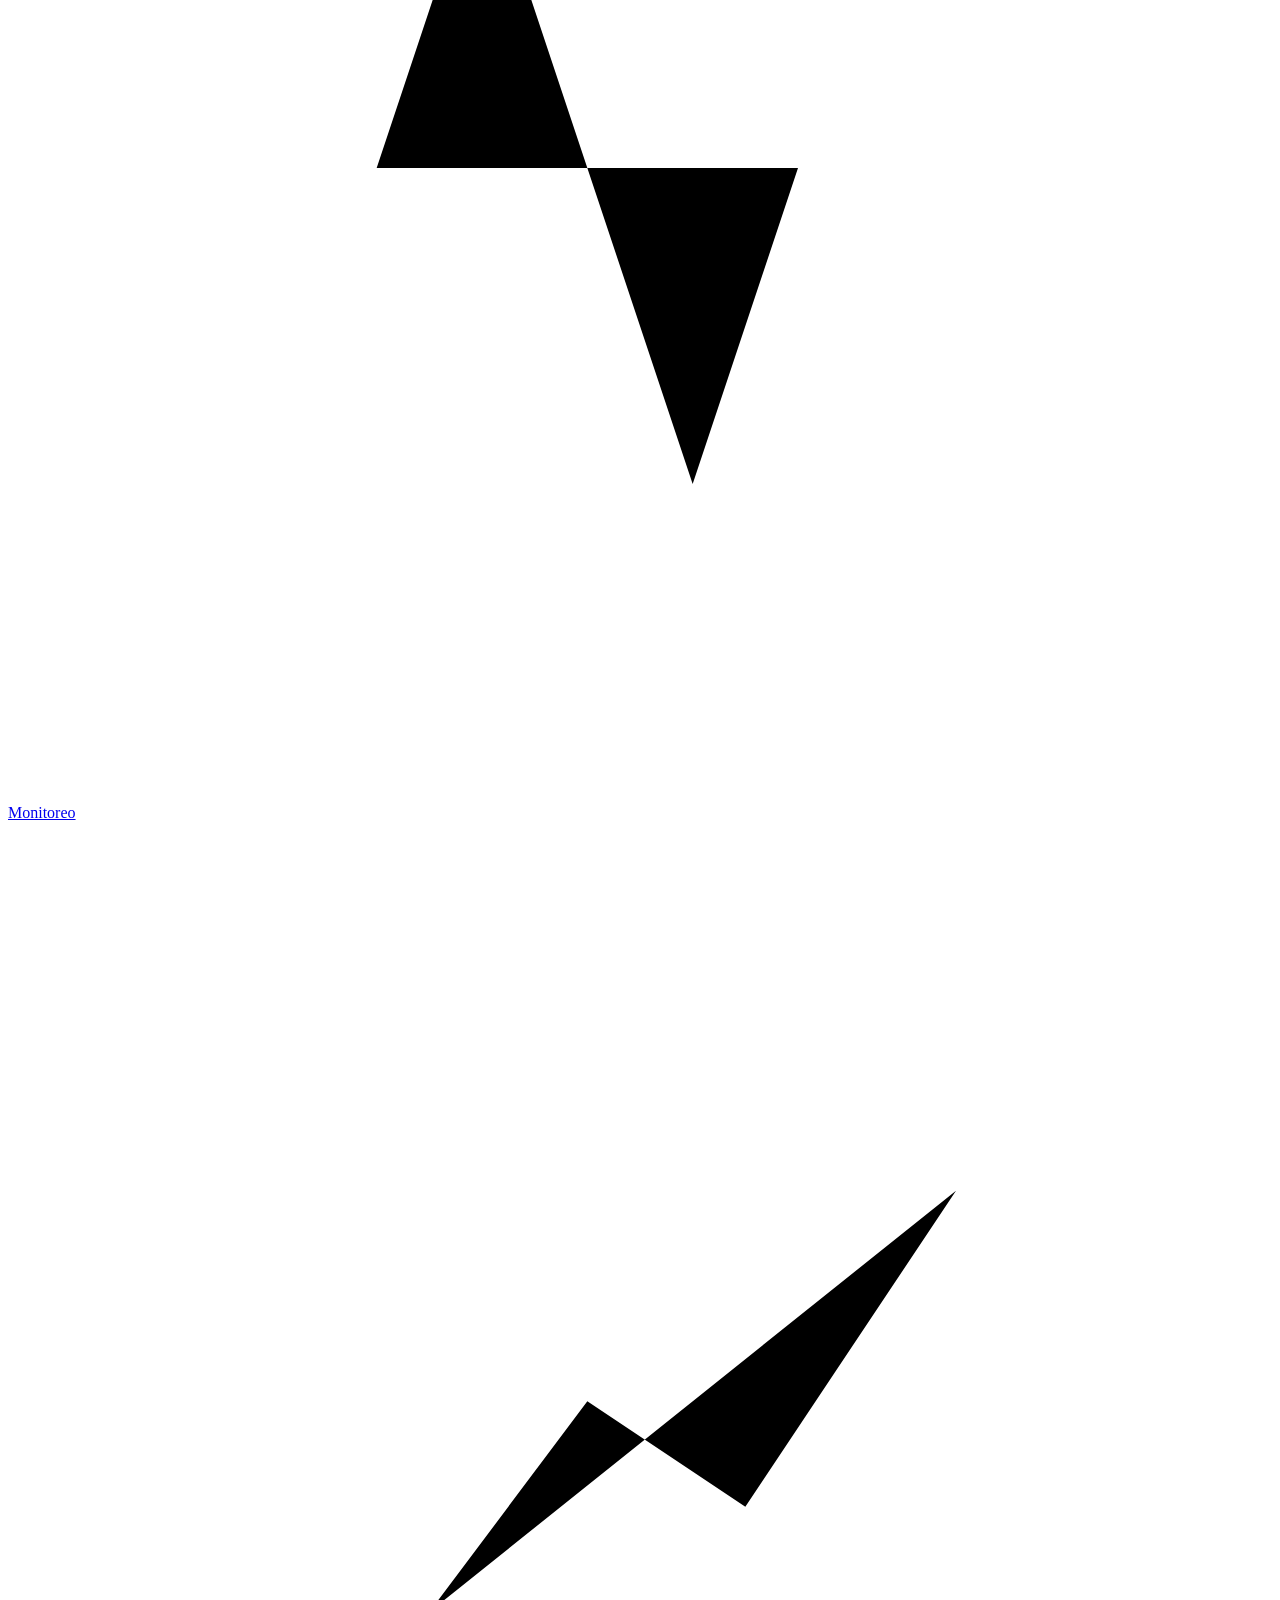
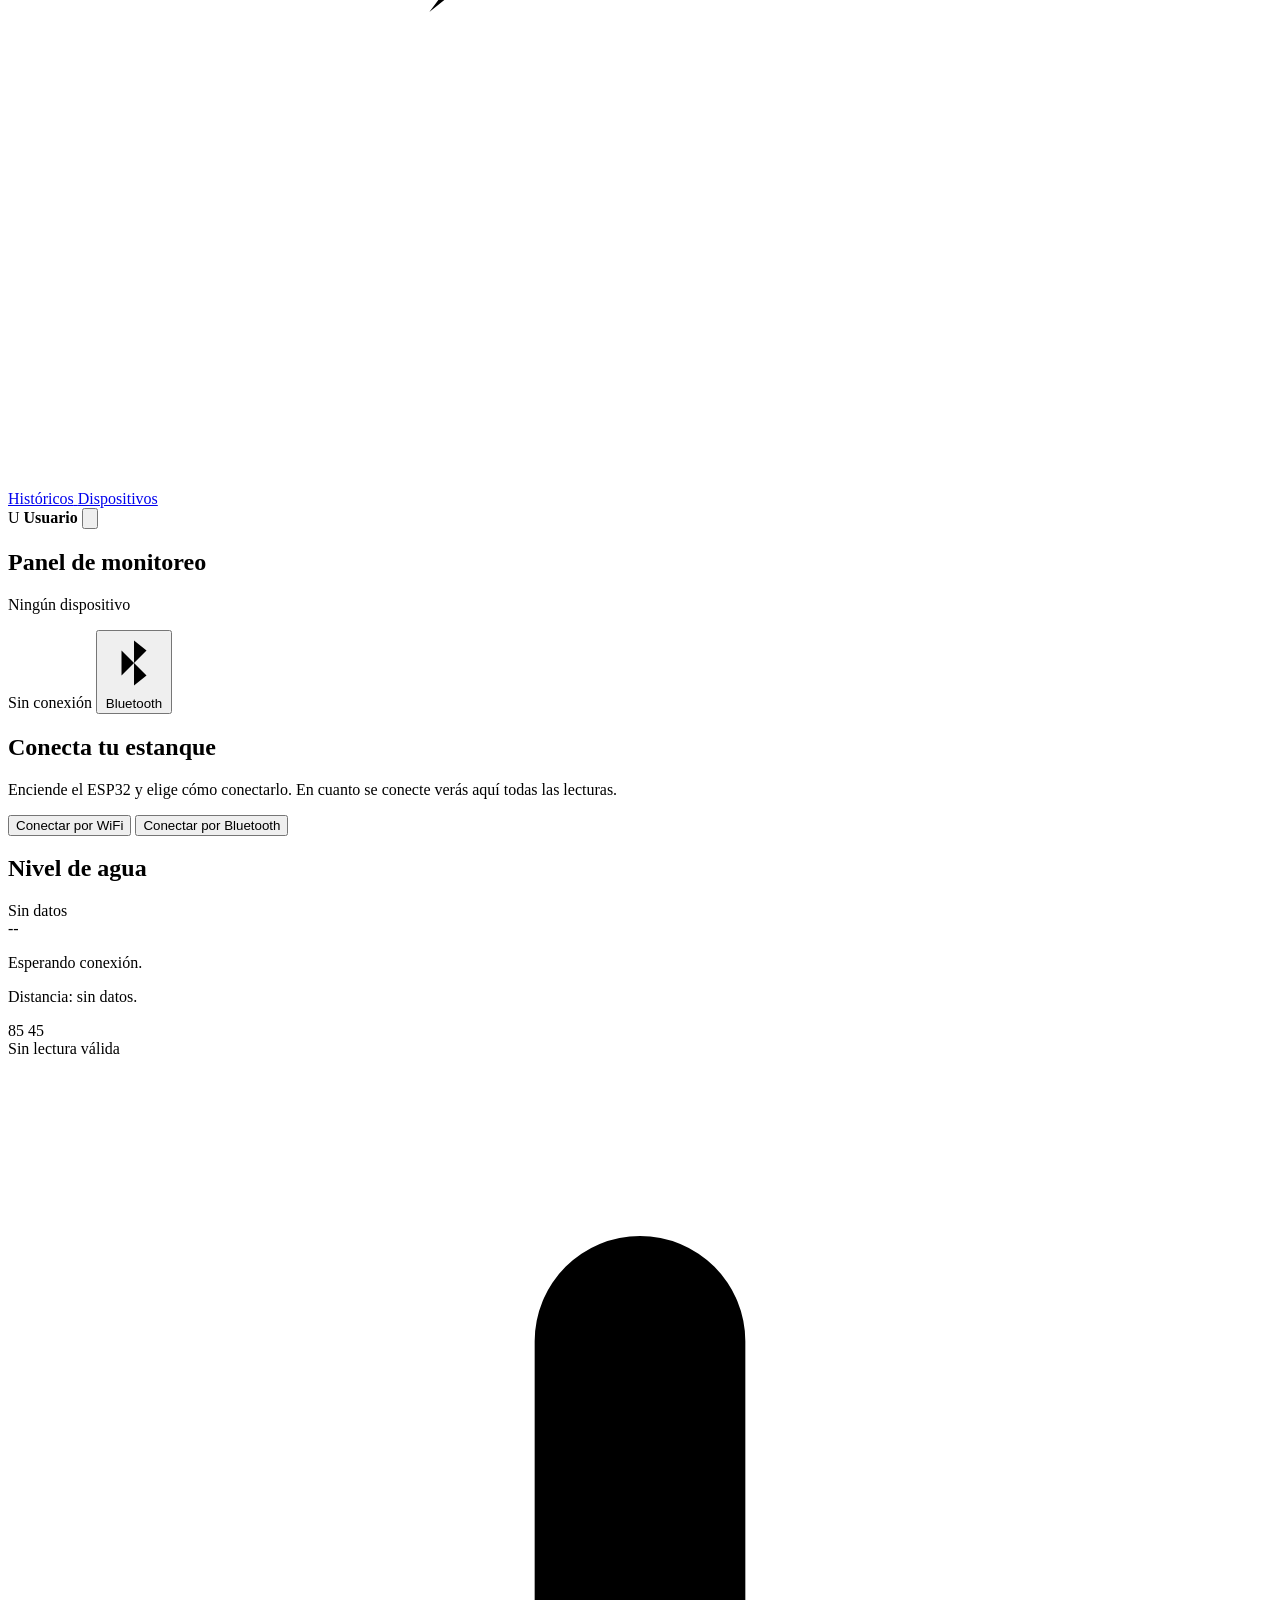
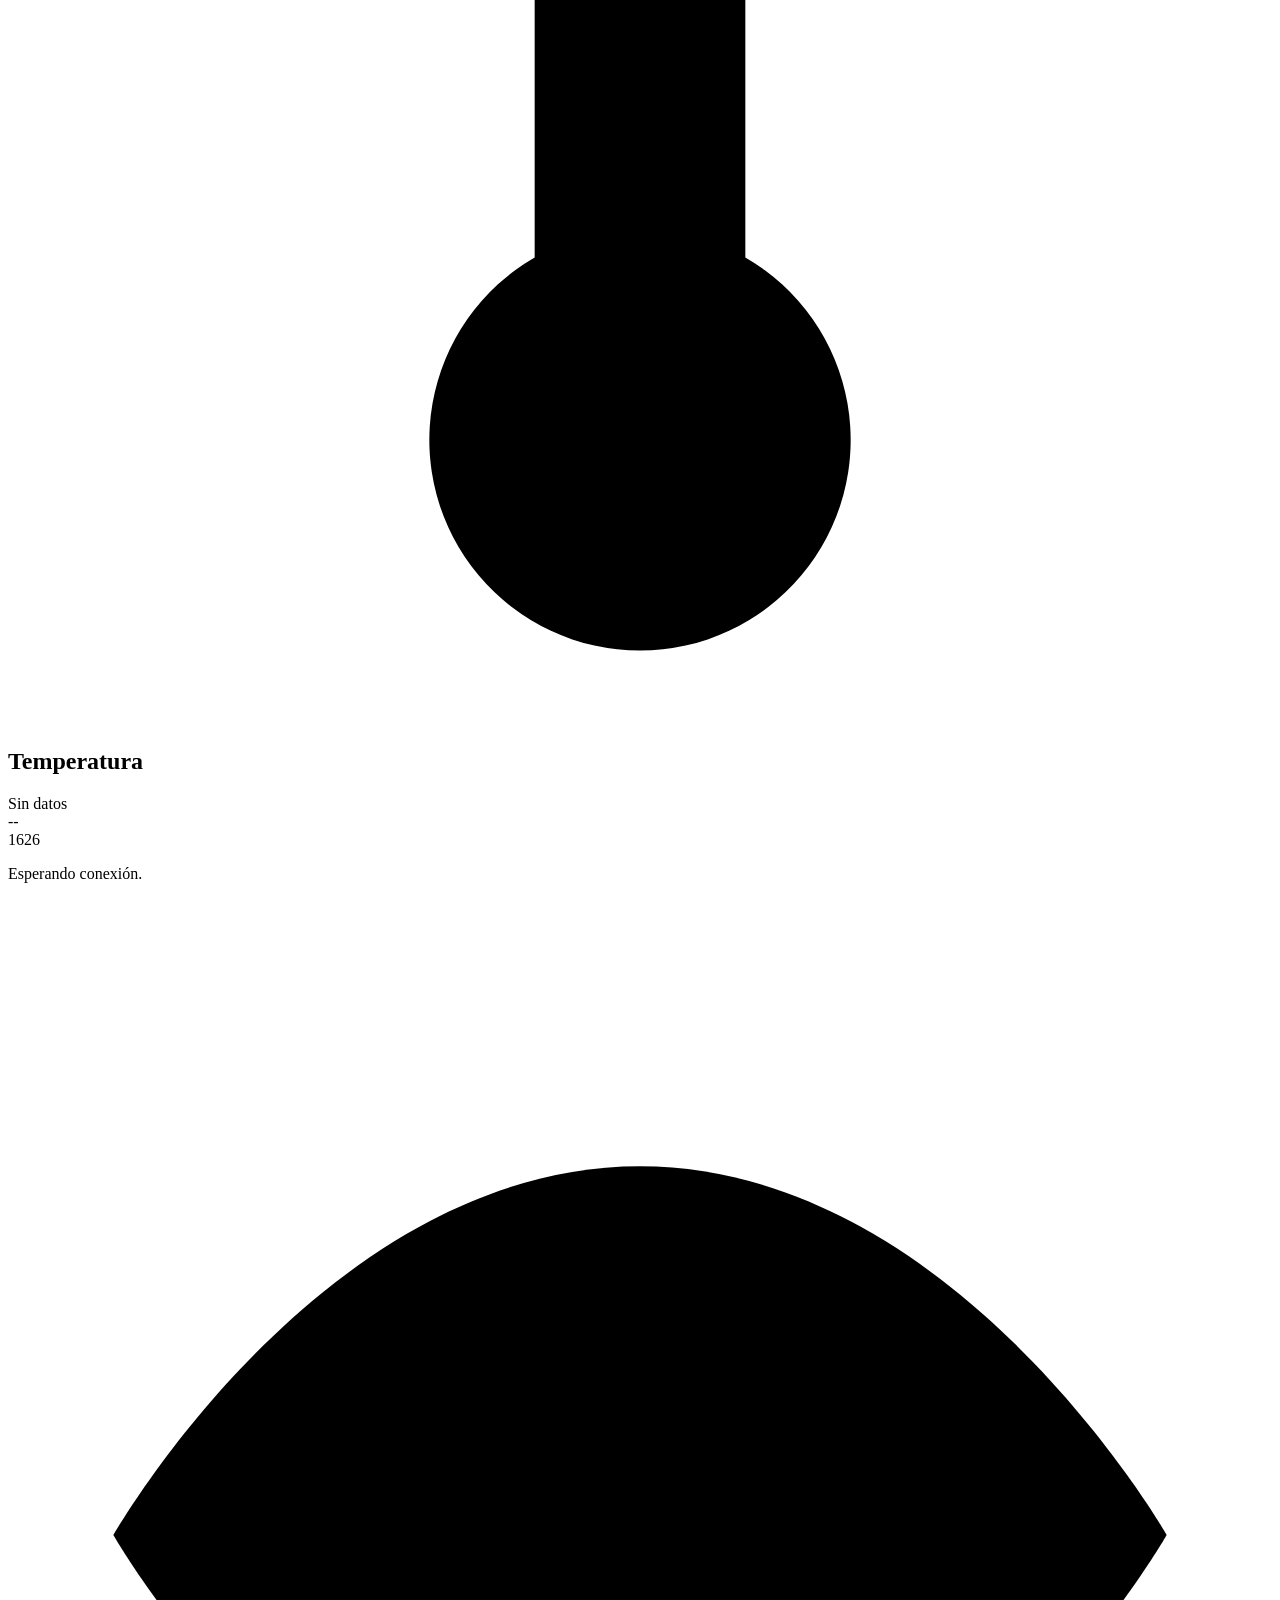
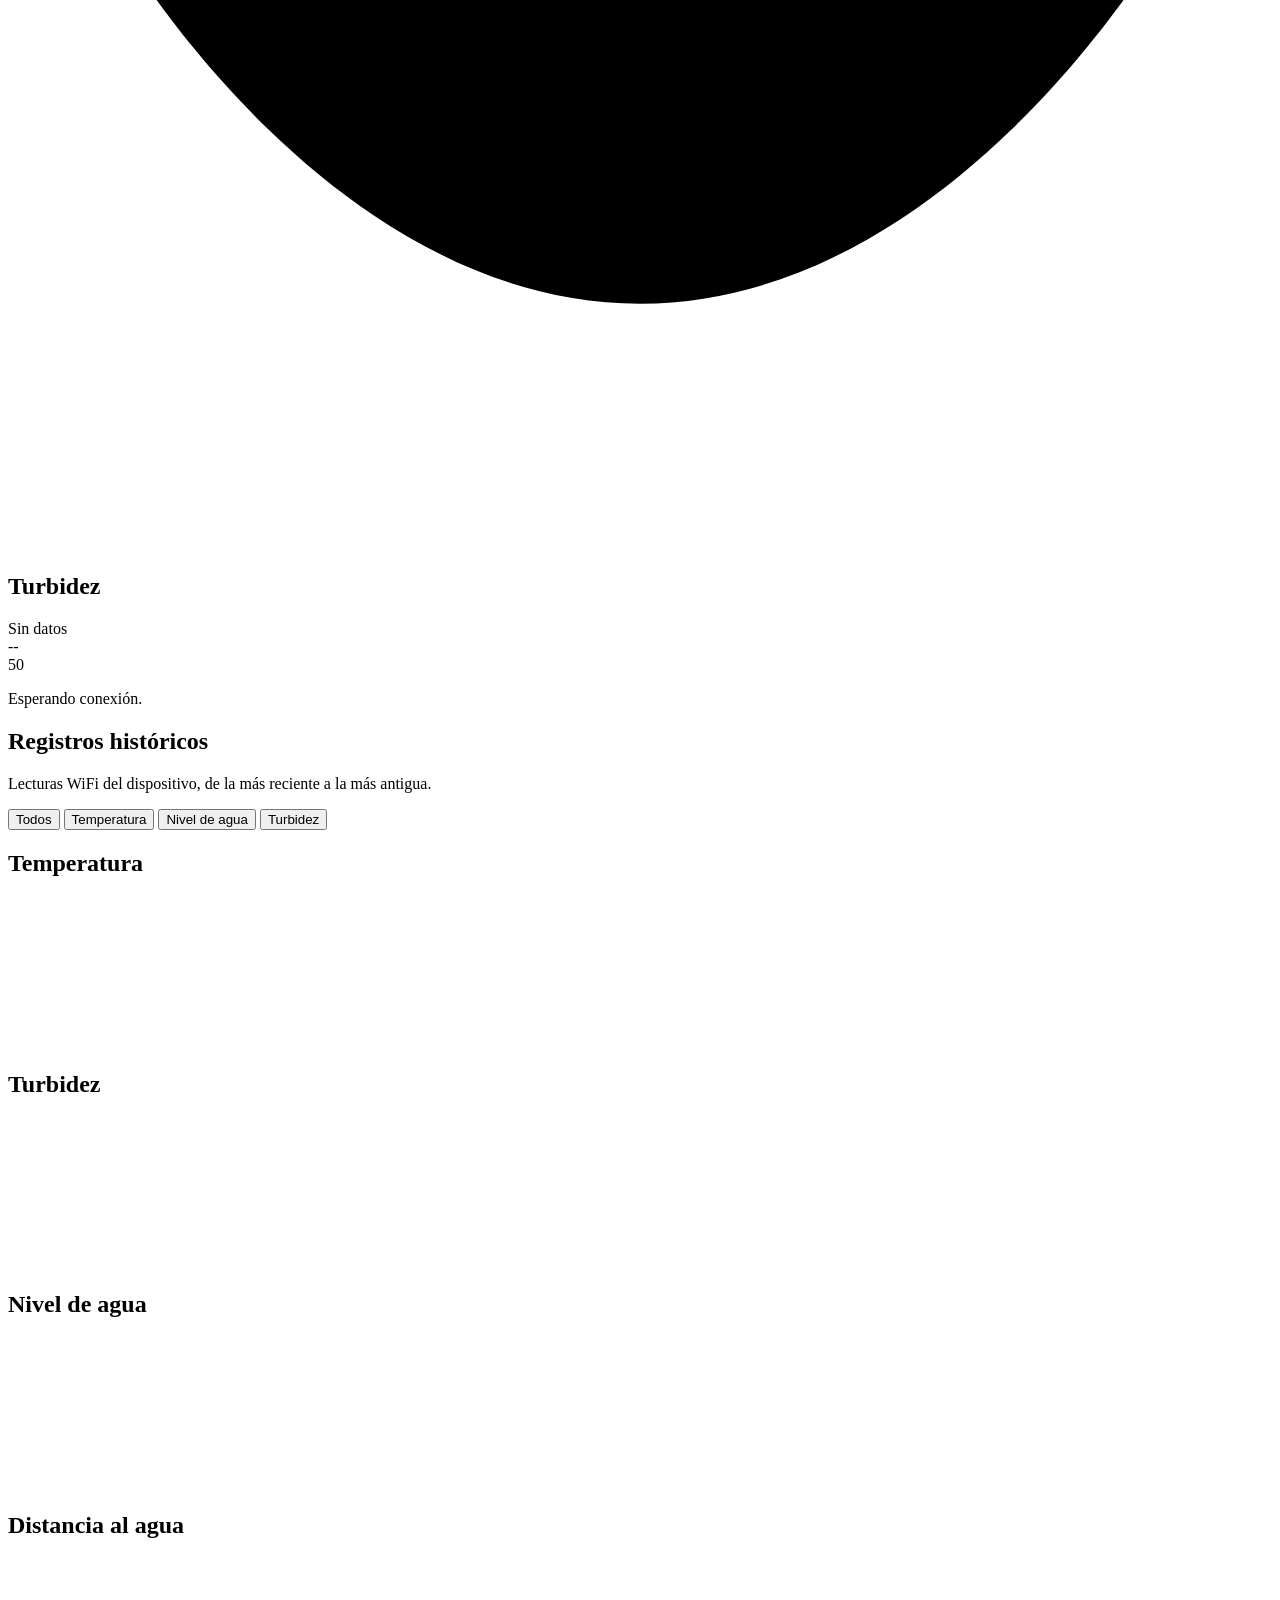
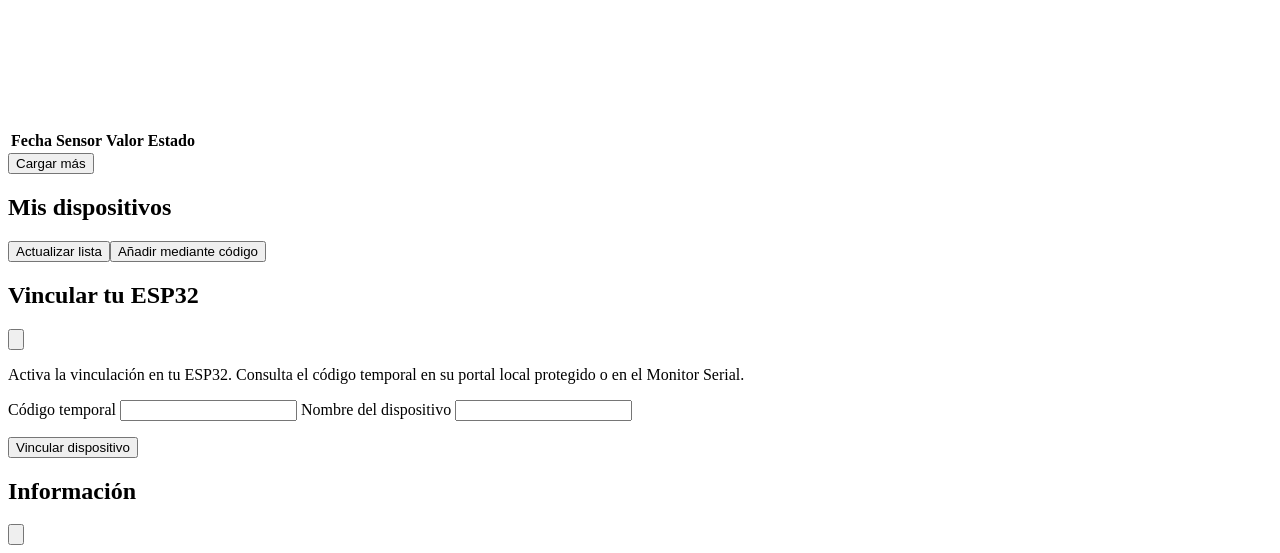
==== commit 2d622429: "Restore login-only access for the AquaMonitor dashboard" ====
--- a/public/index.html
+++ b/public/index.html
@@ -10,12 +10,41 @@
   <link href="https://fonts.googleapis.com/css2?family=Bricolage+Grotesque:opsz,wght@12..96,500;12..96,700&family=Instrument+Sans:wght@400;500;600&display=swap" rel="stylesheet">
   <link rel="stylesheet" href="/styles.css">
   <link rel="stylesheet" href="/monitor.css">
-  <script src="/instrumentos.js" defer></script>
-  <script src="/monitor.js" defer></script>
 </head>
 <body>
 
-  <div id="app" class="app">
+  <!-- ===================== ACCESO ===================== -->
+  <div id="auth-screen" class="auth-screen">
+    <div class="auth-card">
+      <div class="marca marca-grande">
+        <svg class="marca-icono" viewBox="0 0 32 32" aria-hidden="true">
+          <path d="M16 3c4.5 6 9 10.2 9 15.2A9 9 0 0 1 7 18.2C7 13.2 11.5 9 16 3z" fill="currentColor"/>
+          <path class="marca-ola" d="M10.5 19.5c1.8-1.6 3.4-1.6 5.5 0s3.7 1.6 5.5 0" fill="none" stroke-width="1.8" stroke-linecap="round"/>
+        </svg>
+        <span class="marca-texto">AquaMonitor</span>
+      </div>
+
+      <form id="form-login">
+        <h1 class="auth-title">Iniciar sesión</h1>
+        <p class="auth-subtitle">Entra para ver el estado de tu estanque.</p>
+
+        <label class="auth-label" for="login-usuario">Usuario</label>
+        <input type="text" id="login-usuario" class="auth-input" required autocomplete="username">
+
+        <label class="auth-label" for="login-password">Contraseña</label>
+        <input type="password" id="login-password" class="auth-input" required autocomplete="current-password">
+
+        <div id="login-error" class="auth-error" role="alert"></div>
+        <button type="submit" class="btn btn-primary btn-block">Iniciar sesión</button>
+
+      </form>
+
+
+    </div>
+  </div>
+
+  <!-- ===================== APLICACIÓN ===================== -->
+  <div id="app" class="app hidden">
 
     <header class="topnav">
       <div class="marca">
@@ -27,18 +56,24 @@
       </div>
 
       <nav class="menu" aria-label="Secciones">
-        <a href="#monitoreo" class="menu-item active" data-view="dashboard" aria-current="page">
+        <a href="#" class="menu-item active" data-view="dashboard">
           <svg class="ico" viewBox="0 0 24 24" aria-hidden="true"><path d="M3 12h4l2-6 4 12 2-6h6"/></svg>
           <span>Monitoreo</span>
         </a>
-        <a href="#historicos" class="menu-item" data-view="historicos">
+        <a href="#" class="menu-item" data-view="historicos">
           <svg class="ico" viewBox="0 0 24 24" aria-hidden="true"><path d="M4 19V5M4 19h16M8 15l3-4 3 2 4-6"/></svg>
           <span>Históricos</span>
         </a>
-        <a href="#dispositivos" class="menu-item" data-view="dispositivos"><span>Dispositivos</span></a>
+        <a href="#" class="menu-item" data-view="dispositivos"><span>Dispositivos</span></a>
       </nav>
 
-      <div class="user-box"><a class="btn btn-ghost" href="/admin.html">Administración</a></div>
+      <div class="user-box">
+        <span class="avatar" id="user-avatar" aria-hidden="true">U</span>
+        <strong id="user-nombre">Usuario</strong>
+        <button id="btn-logout" class="icon-btn" type="button" aria-label="Cerrar sesión" title="Cerrar sesión">
+          <svg class="ico" viewBox="0 0 24 24" aria-hidden="true"><path d="M9 4H5v16h4M16 8l4 4-4 4M20 12H9"/></svg>
+        </button>
+      </div>
     </header>
 
     <main class="main">
@@ -49,14 +84,29 @@
         <div class="page-head">
           <div>
             <h1>Panel de monitoreo</h1>
-            <p class="page-sub"><span id="dispositivo-actual-tag">Estación AquaMonitor</span><span id="ultima-actualizacion" class="page-sub-hora"></span></p>
+            <p class="page-sub"><span id="dispositivo-actual-tag">Ningún dispositivo</span><span id="ultima-actualizacion" class="page-sub-hora"></span></p>
           </div>
           <div class="head-actions">
-            <span id="estado-conexion" class="pill pill-off"><span class="pill-dot"></span><span id="estado-conexion-texto">Consultando</span></span>
-          </div>
-        </div>
-
-
+            <span id="estado-conexion" class="pill pill-off"><span class="pill-dot"></span><span id="estado-conexion-texto">Sin conexión</span></span>
+            <button class="btn btn-ghost js-btn-ble" type="button">
+              <svg class="ico" viewBox="0 0 24 24" aria-hidden="true"><path d="M7 7l10 10-5 4V3l5 4L7 17"/></svg>
+              <span class="btn-texto">Bluetooth</span>
+            </button>
+          </div>
+        </div>
+
+
+
+        <div id="conexion-banner" class="banner">
+          <div>
+            <h2>Conecta tu estanque</h2>
+            <p>Enciende el ESP32 y elige cómo conectarlo. En cuanto se conecte verás aquí todas las lecturas.</p>
+          </div>
+          <div class="banner-acciones">
+            <button id="btn-banner-wifi" class="btn btn-primary" type="button">Conectar por WiFi</button>
+            <button id="btn-banner-ble" class="btn btn-ghost js-btn-ble" type="button"><span class="btn-texto">Conectar por Bluetooth</span></button>
+          </div>
+        </div>
 
         <div class="monitor">
 
@@ -141,10 +191,9 @@
           <button class="tab" type="button" data-sensor="Temperatura">Temperatura</button>
           <button class="tab" type="button" data-sensor="Nivel de Agua">Nivel de agua</button>
           <button class="tab" type="button" data-sensor="Turbidez">Turbidez</button>
-          <button class="tab" type="button" data-sensor="Distancia">Distancia</button>
-        </div>
-
-        <div class="public-charts" aria-label="Gráficas históricas">
+        </div>
+
+        <div class="history-charts" aria-label="Gráficas históricas">
           <article class="instrumento" data-chart="temperatura"><h2>Temperatura</h2><canvas role="img" aria-label="Historial de temperatura"></canvas><p class="range"></p></article>
           <article class="instrumento" data-chart="turbidez"><h2>Turbidez</h2><canvas role="img" aria-label="Historial de turbidez"></canvas><p class="range"></p></article>
           <article class="instrumento" data-chart="nivel_agua"><h2>Nivel de agua</h2><canvas role="img" aria-label="Historial de nivel de agua"></canvas><p class="range"></p></article>
@@ -158,23 +207,54 @@
             <tbody id="tabla-historicos-body"></tbody>
           </table>
         </div>
+        <button id="btn-mas-historicos" class="btn btn-ghost btn-small hidden" type="button">
+          Cargar más
+        </button>
       </section>
 
       <section id="view-dispositivos" class="hidden">
-        <div class="page-head"><div><h1>Dispositivos</h1><p class="page-sub">Estación habilitada para consulta pública.</p></div></div>
-        <div class="dispositivos-grid">
-          <article class="dispositivo-card">
-            <h2 class="dispositivo-nombre">Estación AquaMonitor</h2>
-            <dl class="dispositivo-datos">
-              <div><dt>Estado</dt><dd id="public-device-state">Consultando</dd></div>
-              <div><dt>Última recepción</dt><dd id="public-device-time">—</dd></div>
-              <div><dt>Sensores</dt><dd>Temperatura, turbidez y nivel ultrasónico</dd></div>
-            </dl>
-          </article>
-        </div>
+        <div class="page-head"><h1>Mis dispositivos</h1><button id="btn-refrescar-dispositivos" class="btn btn-ghost" type="button">Actualizar lista</button><button id="btn-anadir-dispositivo" class="btn btn-primary" type="button">Añadir mediante código</button></div>
+        <div id="lista-mis-dispositivos" class="dispositivos-grid"></div>
       </section>
     </main>
   </div>
 
+  <!-- ===================== VENTANA: BUSCAR DISPOSITIVOS WIFI ===================== -->
+  <div id="modal-scanner" class="modal hidden" role="dialog" aria-modal="true" aria-labelledby="scanner-titulo">
+    <div class="modal-content">
+      <div class="modal-header">
+        <h2 id="scanner-titulo">Vincular tu ESP32</h2>
+        <button id="btn-cerrar-modal" class="icon-btn" type="button" aria-label="Cerrar">
+          <svg class="ico" viewBox="0 0 24 24" aria-hidden="true"><path d="M6 6l12 12M18 6L6 18"/></svg>
+        </button>
+      </div>
+      <p>Activa la vinculación en tu ESP32. Consulta el código temporal en su portal local protegido o en el Monitor Serial.</p>
+      <form id="form-vincular">
+        <label class="auth-label" for="vincular-codigo">Código temporal</label>
+        <input id="vincular-codigo" class="auth-input" required minlength="12" maxlength="14" autocomplete="off" autocapitalize="characters" spellcheck="false">
+        <label class="auth-label" for="vincular-nombre">Nombre del dispositivo</label>
+        <input id="vincular-nombre" class="auth-input" required maxlength="40" autocomplete="off">
+        <p id="vincular-error" class="auth-error" role="alert"></p>
+        <button id="btn-vincular-codigo" class="btn btn-primary" type="submit">Vincular dispositivo</button>
+      </form>
+    </div>
+  </div>
+
+  <!-- ===================== VENTANA: INFORMACIÓN ===================== -->
+  <div id="modal-info" class="modal hidden" role="dialog" aria-modal="true" aria-labelledby="info-titulo">
+    <div class="modal-content">
+      <div class="modal-header">
+        <h2 id="info-titulo">Información</h2>
+        <button id="btn-cerrar-info" class="icon-btn" type="button" aria-label="Cerrar">
+          <svg class="ico" viewBox="0 0 24 24" aria-hidden="true"><path d="M6 6l12 12M18 6L6 18"/></svg>
+        </button>
+      </div>
+      <div id="info-cuerpo" class="info-cuerpo"></div>
+    </div>
+  </div>
+
+  <script src="/instrumentos.js"></script>
+  <script src="/graficas.js"></script>
+  <script src="/script.js"></script>
 </body>
 </html>
